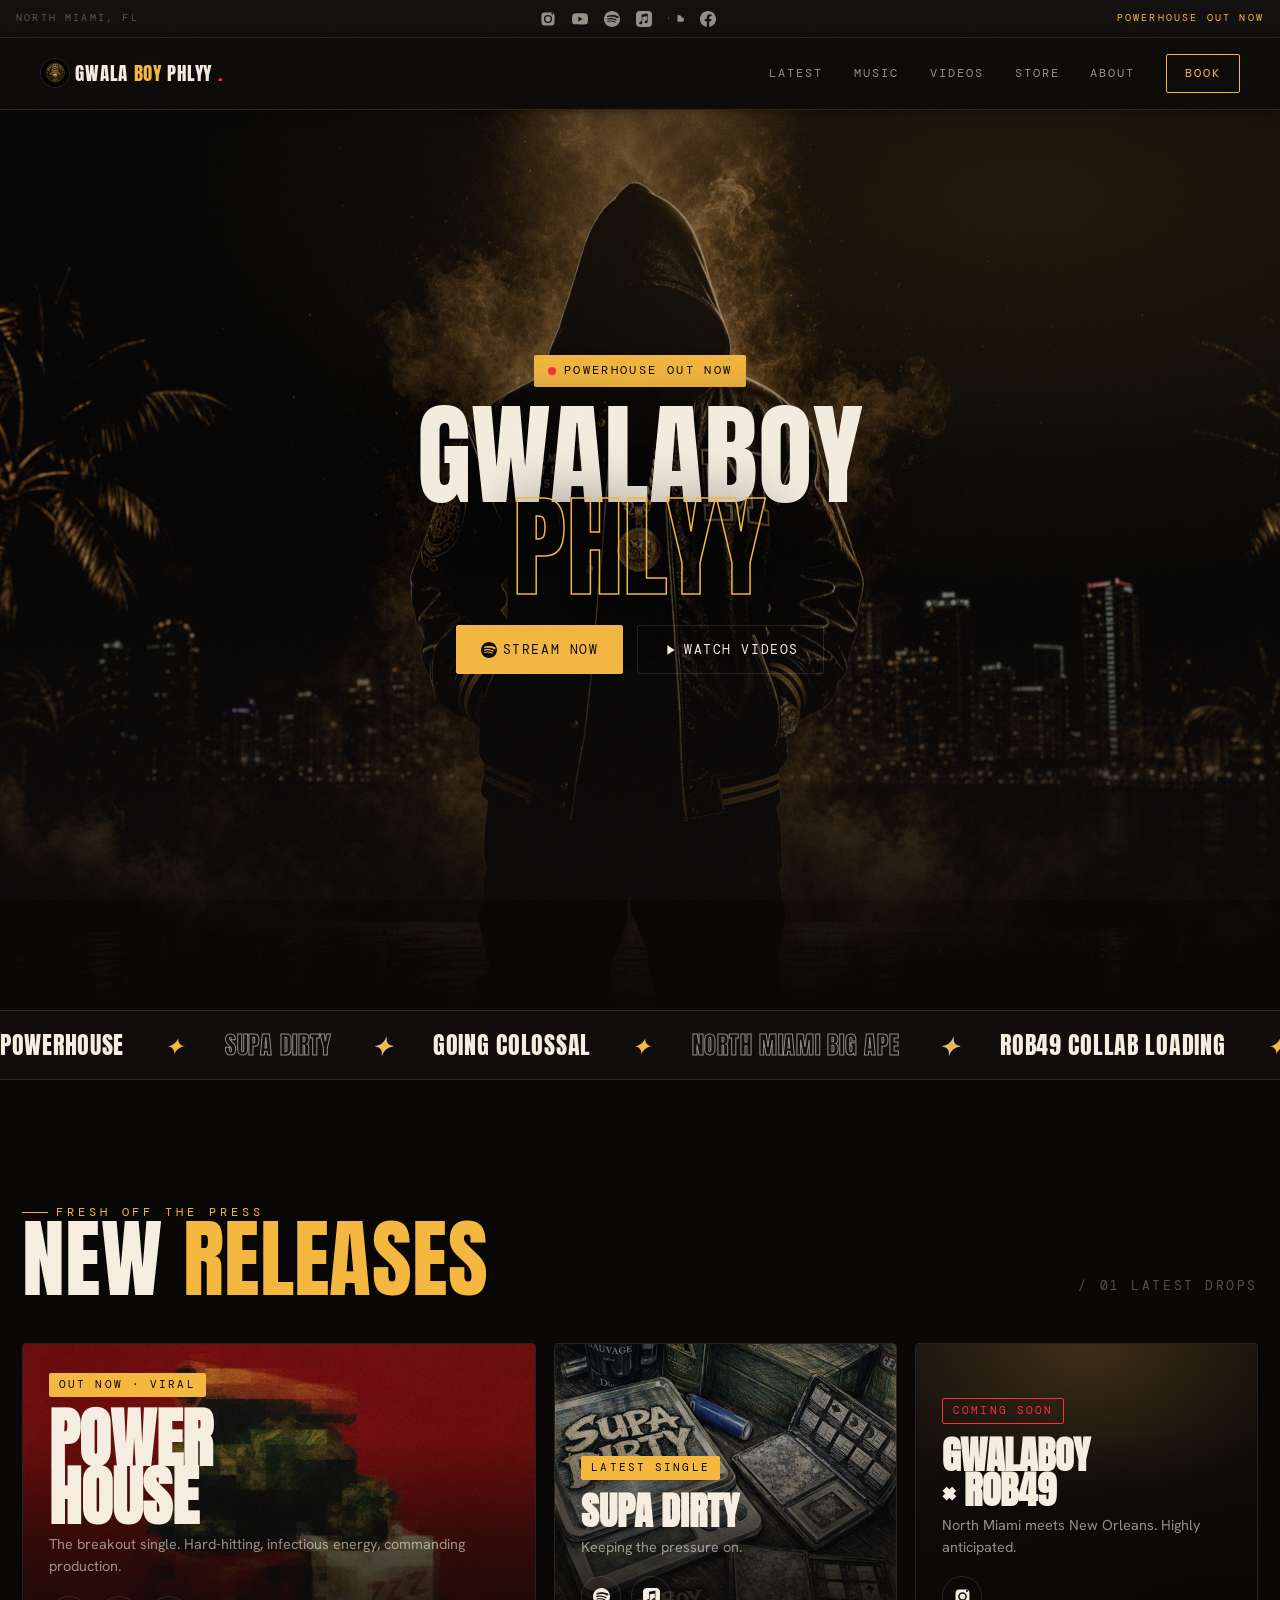
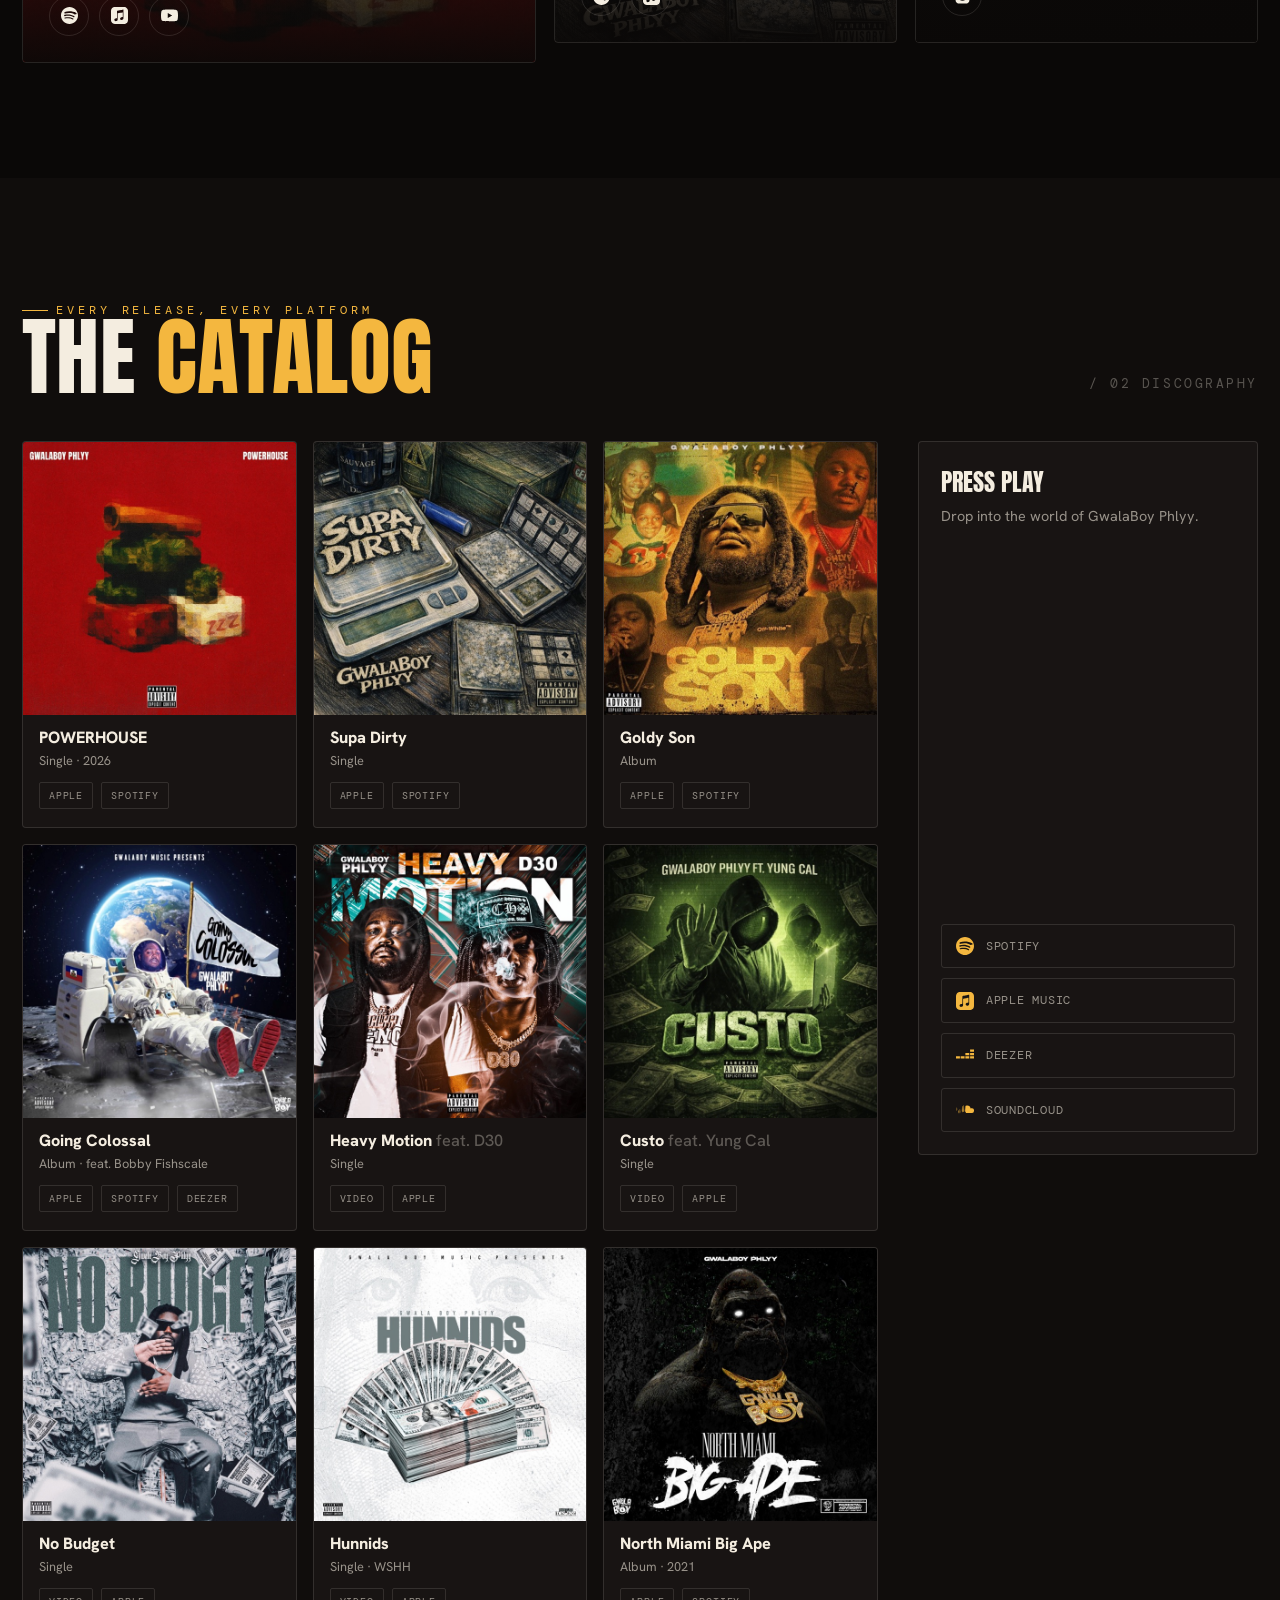
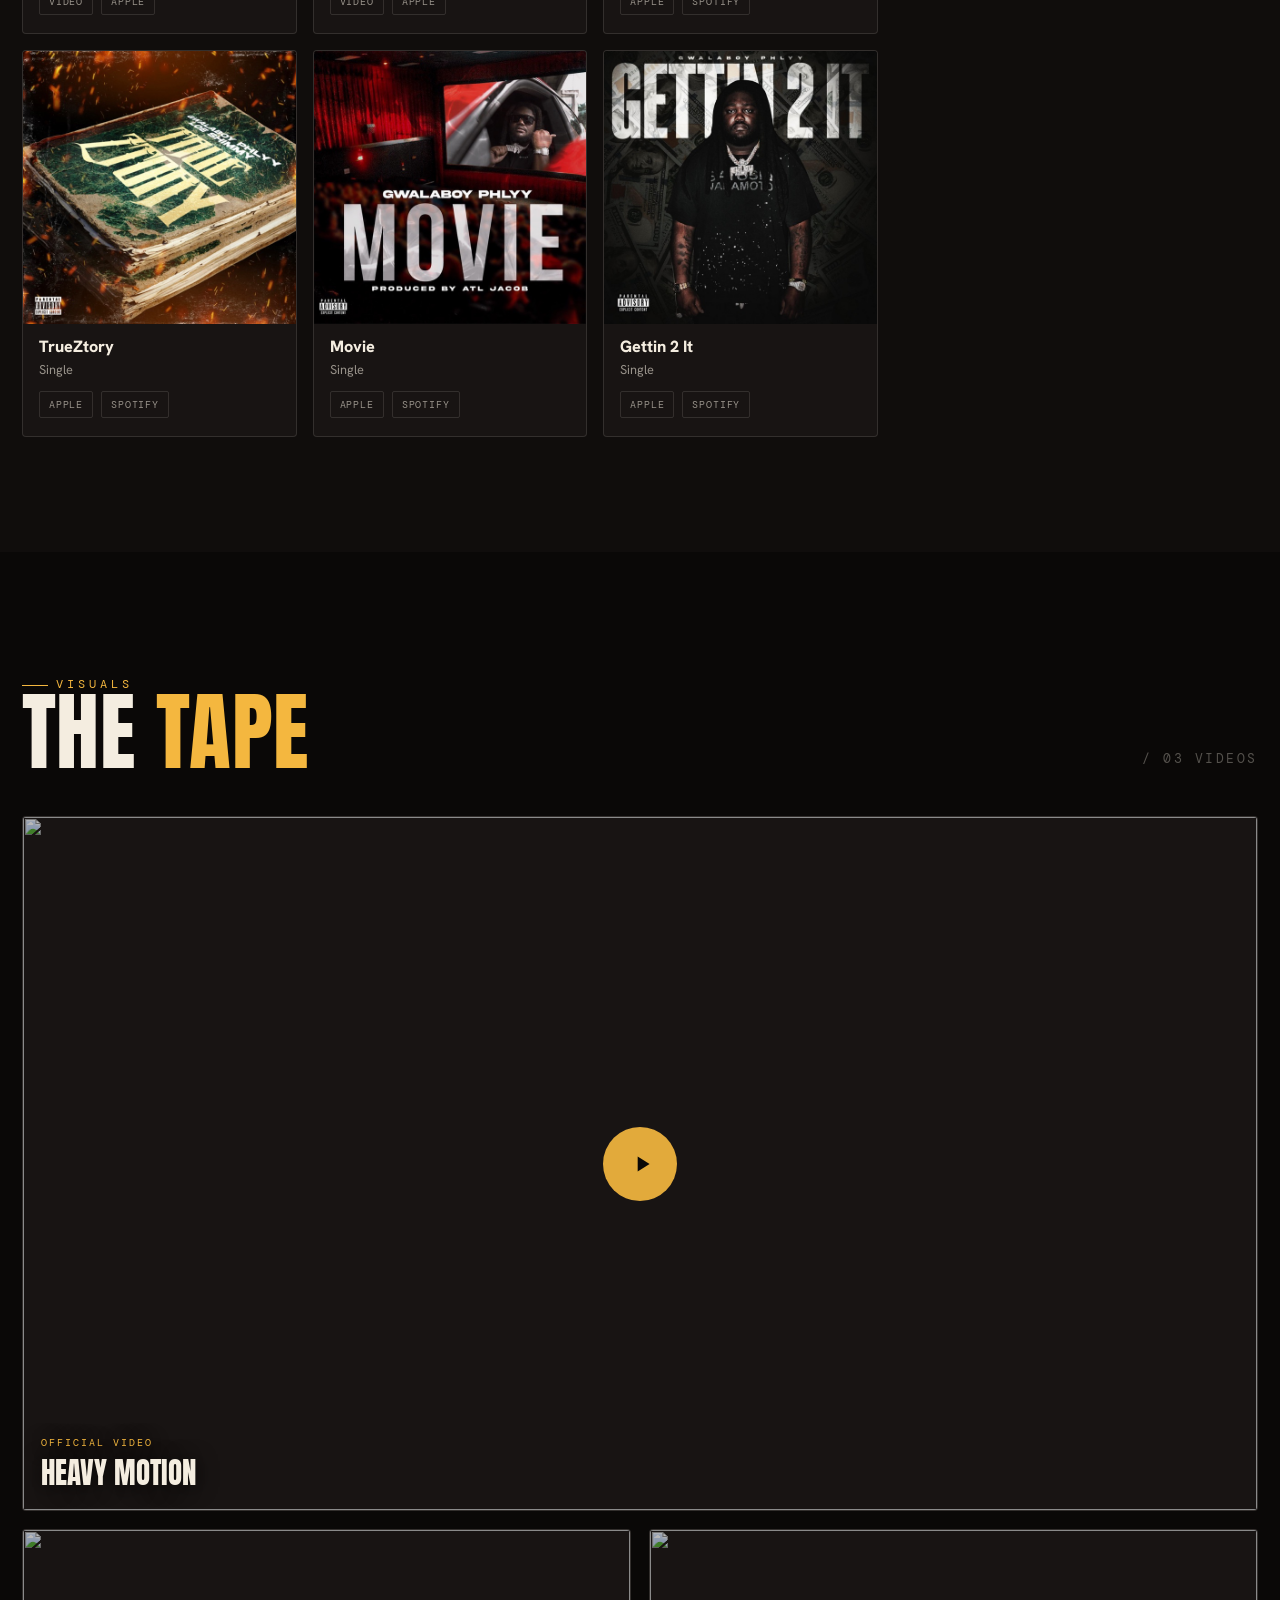
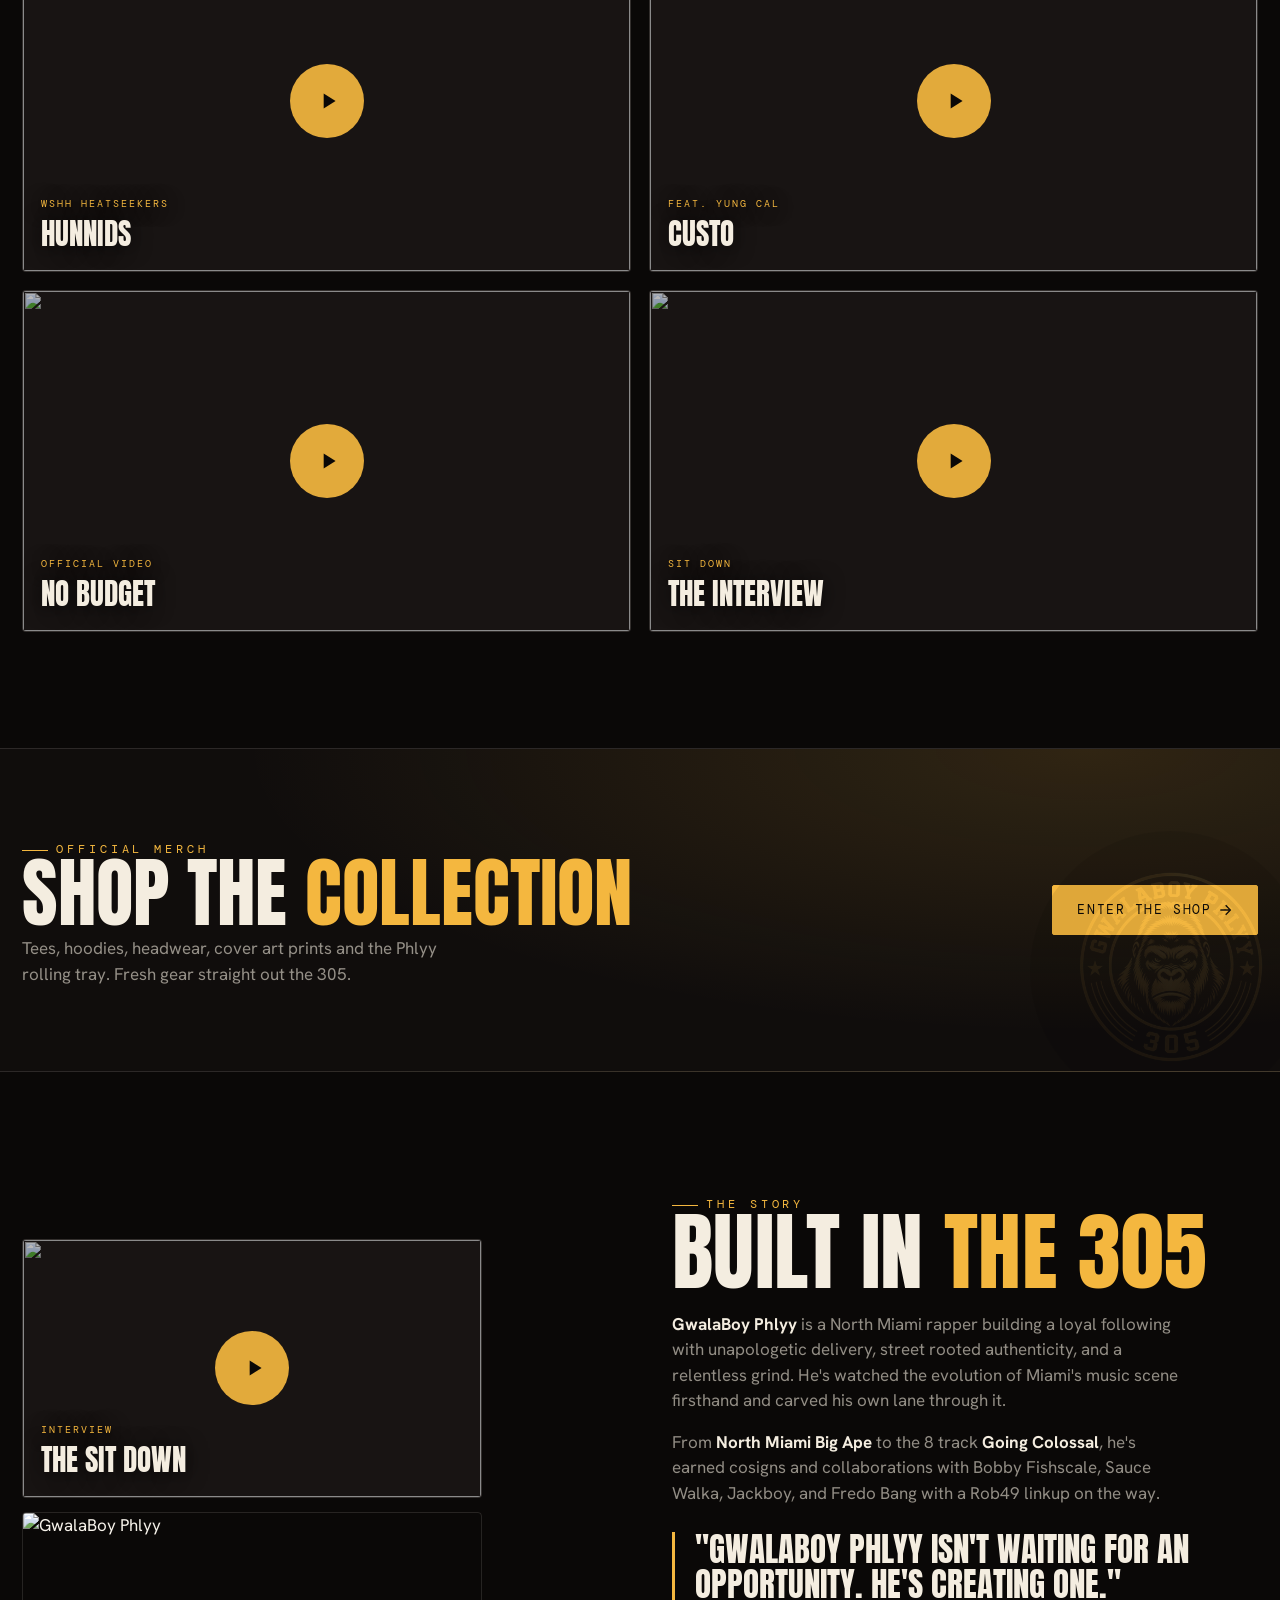
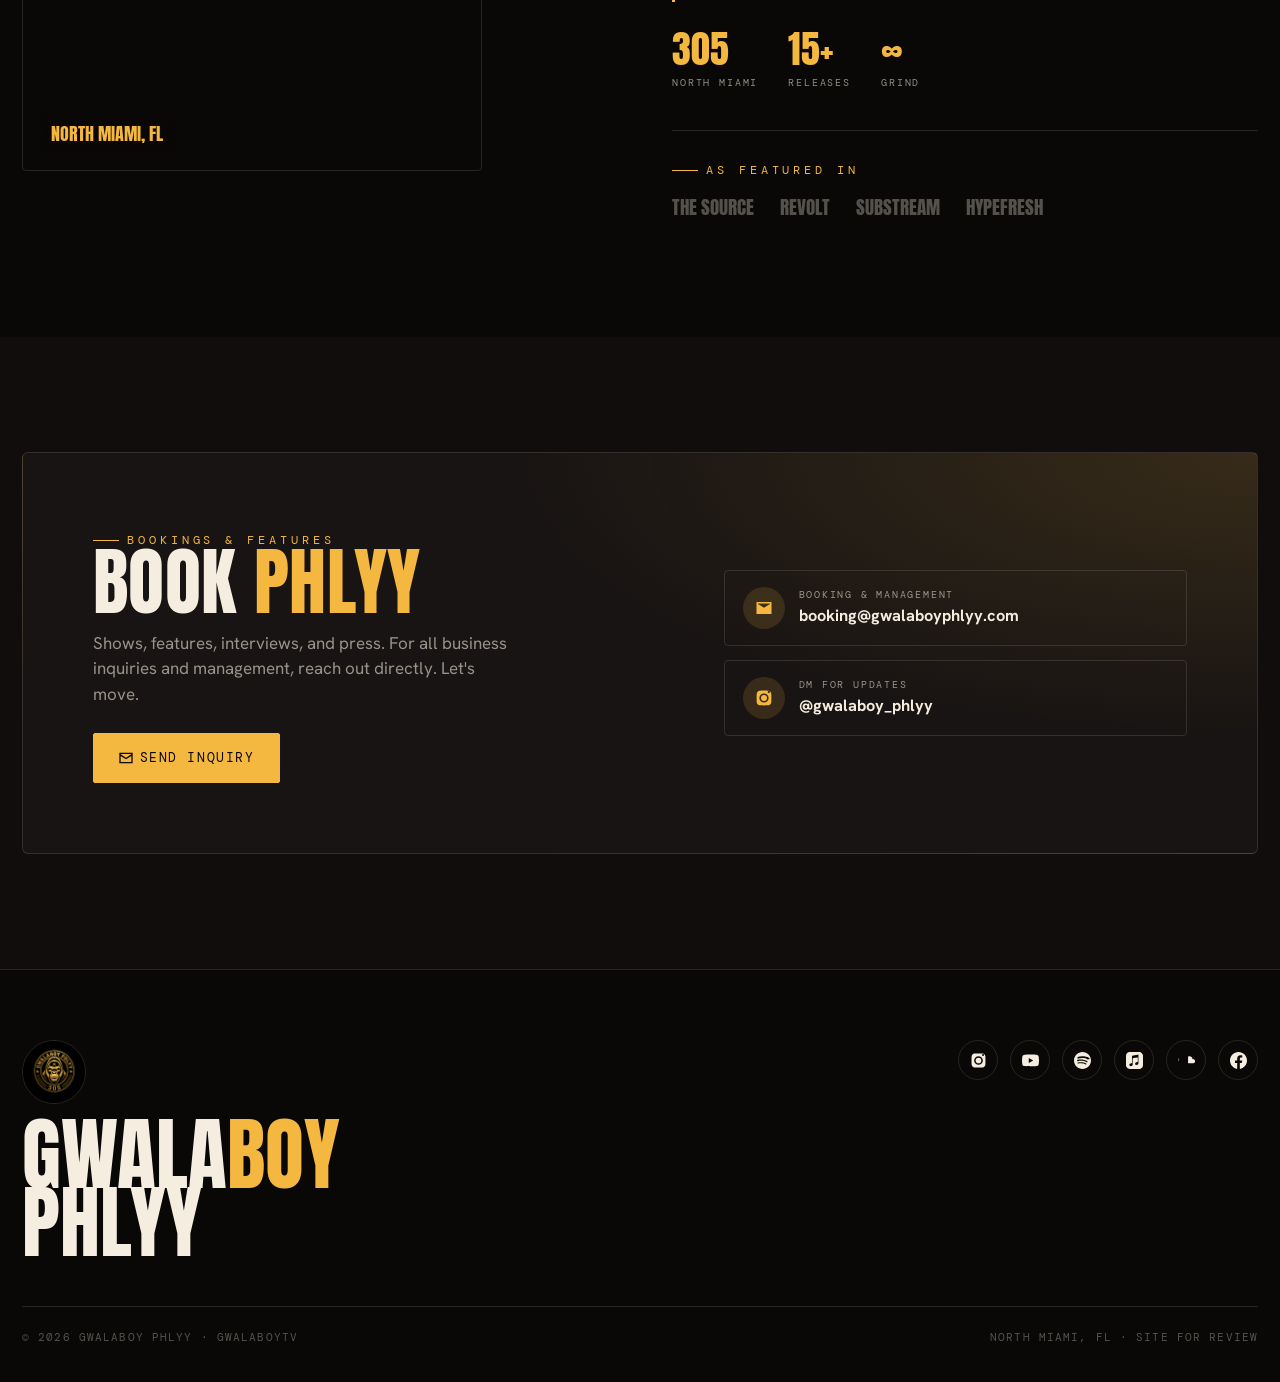
==== index-b.html @ b34ad376 "Restore top nav menu bars on all versions Bring back the nav header (brand, links, hamburger) on all" ====
<!DOCTYPE html>
<html lang="en">
<head>
<meta charset="UTF-8" />
<meta name="viewport" content="width=device-width, initial-scale=1.0" />
<meta name="theme-color" content="#0a0807" />
<title>GWALABOY PHLYY Official Site</title>
<meta name="description" content="Official site of GwalaBoy Phlyy North Miami's hardest. Stream POWERHOUSE, Supa Dirty, Going Colossal & more. Music, videos, merch & booking." />
<!-- review build: keep this unlisted & out of search engines -->
<meta name="robots" content="noindex, nofollow" />
<meta property="og:title" content="GWALABOY PHLYY Official Site" />
<meta property="og:description" content="North Miami. POWERHOUSE out now. Stream everywhere." />
<meta property="og:type" content="website" />
<link rel="preconnect" href="https://fonts.googleapis.com" />
<link rel="preconnect" href="https://fonts.gstatic.com" crossorigin />
<link rel="stylesheet" href="styles.css" />
<link rel="stylesheet" href="styles-b.css" />
</head>
<body>

<!-- ============================= TOP SOCIAL BAR ============================= -->
<div class="topbar">
  <span class="tb-tag">North Miami, FL</span>
  <a href="https://www.instagram.com/gwalaboy_phlyy/" target="_blank" rel="noopener" aria-label="Instagram"><svg viewBox="0 0 24 24" fill="currentColor"><path d="M12 2.16c3.2 0 3.58.01 4.85.07 1.17.05 1.8.25 2.23.41.56.22.96.48 1.38.9.42.42.68.82.9 1.38.16.42.36 1.06.41 2.23.06 1.27.07 1.65.07 4.85s-.01 3.58-.07 4.85c-.05 1.17-.25 1.8-.41 2.23-.22.56-.48.96-.9 1.38-.42.42-.82.68-1.38.9-.42.16-1.06.36-2.23.41-1.27.06-1.65.07-4.85.07s-3.58-.01-4.85-.07c-1.17-.05-1.8-.25-2.23-.41a3.7 3.7 0 0 1-1.38-.9 3.7 3.7 0 0 1-.9-1.38c-.16-.42-.36-1.06-.41-2.23C2.17 15.58 2.16 15.2 2.16 12s.01-3.58.07-4.85c.05-1.17.25-1.8.41-2.23.22-.56.48-.96.9-1.38.42-.42.82-.68 1.38-.9.42-.16 1.06-.36 2.23-.41C8.42 2.17 8.8 2.16 12 2.16zm0 3.68a6.16 6.16 0 1 0 0 12.32 6.16 6.16 0 0 0 0-12.32zm0 10.16a4 4 0 1 1 0-8 4 4 0 0 1 0 8zm6.4-10.4a1.44 1.44 0 1 0 0-2.88 1.44 1.44 0 0 0 0 2.88z"/></svg></a>
  <a href="https://www.youtube.com/channel/UCxkhKfFMAfM0lAXQSyPA5HQ" target="_blank" rel="noopener" aria-label="YouTube"><svg viewBox="0 0 24 24" fill="currentColor"><path d="M23.5 6.2a3 3 0 0 0-2.12-2.13C19.5 3.55 12 3.55 12 3.55s-7.5 0-9.38.52A3 3 0 0 0 .5 6.2 31.4 31.4 0 0 0 0 12a31.4 31.4 0 0 0 .5 5.8 3 3 0 0 0 2.12 2.13c1.88.52 9.38.52 9.38.52s7.5 0 9.38-.52a3 3 0 0 0 2.12-2.13c.34-1.9.5-3.84.5-5.8 0-1.96-.16-3.9-.5-5.8zM9.55 15.57V8.43L15.82 12z"/></svg></a>
  <a href="https://open.spotify.com/artist/10xVDKM35cOzmiypmMpxYR" target="_blank" rel="noopener" aria-label="Spotify"><svg viewBox="0 0 24 24" fill="currentColor"><path d="M12 0C5.4 0 0 5.4 0 12s5.4 12 12 12 12-5.4 12-12S18.66 0 12 0zm5.5 17.3c-.22.36-.68.47-1.04.25-2.85-1.74-6.43-2.13-10.65-1.17-.41.1-.82-.16-.92-.57-.1-.41.16-.82.57-.92 4.62-1.06 8.58-.6 11.78 1.36.36.22.47.68.26 1.05zm1.47-3.27c-.28.45-.87.6-1.31.31-3.26-2-8.23-2.59-12.09-1.42-.5.15-1.04-.13-1.19-.63-.15-.5.13-1.03.63-1.19 4.41-1.34 9.89-.68 13.64 1.62.44.28.59.87.31 1.31zm.13-3.4C16.7 8.2 9.94 7.97 6.1 9.14c-.6.18-1.24-.16-1.42-.76-.18-.6.16-1.24.76-1.42C9.83 5.61 17.3 5.88 21.5 8.38c.54.32.71 1.02.39 1.56-.32.53-1.02.71-1.56.39z"/></svg></a>
  <a href="https://music.apple.com/us/artist/gwalaboy-phlyy/1353274118" target="_blank" rel="noopener" aria-label="Apple Music"><svg viewBox="0 0 24 24" fill="currentColor"><path d="M23.994 6.124a9.23 9.23 0 00-.24-2.19c-.317-1.31-1.062-2.31-2.18-3.043a5.022 5.022 0 00-1.877-.726 10.496 10.496 0 00-1.564-.15c-.04-.003-.083-.01-.124-.013H5.986c-.152.01-.303.017-.455.026-.747.043-1.49.123-2.193.4-1.336.53-2.3 1.452-2.865 2.78-.192.448-.292.925-.363 1.408-.056.392-.088.785-.1 1.18 0 .032-.007.062-.01.093v12.223c.01.14.017.283.027.424.05.815.154 1.624.497 2.373.65 1.42 1.738 2.353 3.234 2.801.42.127.856.187 1.293.228.555.053 1.11.06 1.667.06h11.03a12.5 12.5 0 001.57-.1c.822-.106 1.596-.35 2.295-.81a5.046 5.046 0 001.88-2.207c.186-.42.293-.87.37-1.324.113-.675.138-1.358.137-2.04-.002-3.8 0-7.595-.003-11.393zm-6.423 3.99v5.712c0 .417-.058.827-.244 1.206-.29.59-.76.962-1.388 1.14-.35.1-.706.157-1.07.173-.95.045-1.773-.6-1.943-1.536a1.88 1.88 0 011.038-2.022c.323-.16.67-.25 1.018-.324.378-.082.758-.153 1.134-.24.274-.063.457-.23.51-.516a.904.904 0 00.02-.193c0-1.815 0-3.63-.002-5.443a.725.725 0 00-.026-.185c-.04-.15-.15-.243-.304-.234-.16.01-.318.035-.475.066-.76.15-1.52.303-2.28.456l-2.325.47-1.374.278c-.016.003-.032.01-.048.013-.277.077-.377.203-.39.49-.002.042 0 .086 0 .13-.002 2.602 0 5.204-.003 7.805 0 .42-.047.836-.215 1.227-.278.64-.77 1.04-1.434 1.233-.35.1-.71.16-1.075.172-.96.036-1.755-.6-1.92-1.544-.14-.812.23-1.685 1.154-2.075.357-.15.73-.232 1.108-.31.287-.06.575-.116.86-.177.383-.083.583-.323.6-.714v-.15c0-2.96 0-5.922.002-8.882 0-.123.013-.25.042-.37.07-.285.273-.448.546-.518.255-.066.515-.112.774-.165.733-.15 1.466-.296 2.2-.444l2.27-.46c.67-.134 1.34-.27 2.01-.403.22-.043.442-.088.663-.106.31-.025.523.17.554.482.008.073.012.148.012.223.002 1.91.002 3.822 0 5.732z"/></svg></a>
  <a href="https://soundcloud.com/gwalaboymusic" target="_blank" rel="noopener" aria-label="SoundCloud"><svg viewBox="0 0 24 24" fill="currentColor"><path d="M1.18 13.2c.07 0 .12-.05.13-.13l.24-2.16-.24-2.2c0-.08-.06-.13-.13-.13s-.12.05-.13.13l-.21 2.2.21 2.16c.01.08.06.13.13.13zm20.47-3.36c-.43 0-.84.09-1.21.24a4.5 4.5 0 0 0-4.46-3.94c-.55 0-1.08.1-1.55.3-.18.07-.23.14-.23.29v8.96c0 .15.12.27.27.28h7.18A2.94 2.94 0 0 0 24 12.84a2.94 2.94 0 0 0-2.35-3z"/></svg></a>
  <a href="https://www.facebook.com/onlyGwalaBoyPhlyy/" target="_blank" rel="noopener" aria-label="Facebook"><svg viewBox="0 0 24 24" fill="currentColor"><path d="M24 12.07C24 5.4 18.63 0 12 0S0 5.4 0 12.07C0 18.1 4.39 23.1 10.13 24v-8.44H7.08v-3.49h3.05V9.41c0-3.02 1.79-4.69 4.53-4.69 1.31 0 2.68.24 2.68.24v2.97h-1.51c-1.49 0-1.96.93-1.96 1.89v2.25h3.33l-.53 3.49h-2.8V24C19.61 23.1 24 18.1 24 12.07z"/></svg></a>
  <span class="tb-tag2">POWERHOUSE Out Now</span>
</div>

<!-- ============================= NAV ============================= -->
<header class="nav" id="nav">
  <a href="#home" class="brand"><img class="brand-logo" src="images/logo.png" alt="GwalaBoy Phlyy logo" />GWALA<b>BOY</b> PHLYY<span class="dot">.</span></a>
  <nav class="nav-links" id="navLinks">
    <a href="#latest">Latest</a>
    <a href="#music">Music</a>
    <a href="#videos">Videos</a>
    <a href="store-b.html">Store</a>
    <a href="#about">About</a>
    <a href="#booking" class="nav-cta">Book</a>
  </nav>
  <button class="burger" id="burger" aria-label="Menu"><span></span><span></span><span></span></button>
</header>

<!-- ============================= HERO (still) ============================= -->
<section class="hero" id="home">
  <div class="hero-bg">
    <img src="images/hero-b.jpg" alt="GwalaBoy Phlyy" />
  </div>
  <div class="hero-scrim"></div>
  <div class="wrap">
    <span class="hero-badge"><span class="pulse"></span> POWERHOUSE OUT NOW</span>
    <h1 class="hero-title">
      <span class="ln">GWALABOY</span>
      <span class="ln ln-2">PHLYY</span>
    </h1>
    <div class="hero-actions">
      <a class="btn btn--gold" href="https://open.spotify.com/artist/10xVDKM35cOzmiypmMpxYR" target="_blank" rel="noopener">
        <svg viewBox="0 0 24 24" fill="currentColor"><path d="M12 0C5.4 0 0 5.4 0 12s5.4 12 12 12 12-5.4 12-12S18.66 0 12 0zm5.5 17.3c-.22.36-.68.47-1.04.25-2.85-1.74-6.43-2.13-10.65-1.17-.41.1-.82-.16-.92-.57-.1-.41.16-.82.57-.92 4.62-1.06 8.58-.6 11.78 1.36.36.22.47.68.26 1.05zm1.47-3.27c-.28.45-.87.6-1.31.31-3.26-2-8.23-2.59-12.09-1.42-.5.15-1.04-.13-1.19-.63-.15-.5.13-1.03.63-1.19 4.41-1.34 9.89-.68 13.64 1.62.44.28.59.87.31 1.31zm.13-3.4C16.7 8.2 9.94 7.97 6.1 9.14c-.6.18-1.24-.16-1.42-.76-.18-.6.16-1.24.76-1.42C9.83 5.61 17.3 5.88 21.5 8.38c.54.32.71 1.02.39 1.56-.32.53-1.02.71-1.56.39z"/></svg>
        Stream Now
      </a>
      <a class="btn btn--ghost" href="#videos">
        <svg viewBox="0 0 24 24" fill="currentColor"><path d="M8 5v14l11-7z"/></svg>
        Watch Videos
      </a>
    </div>
  </div>
  <a href="#latest" class="scroll-cue">Scroll</a>
</section>

<!-- ============================= TICKER ============================= -->
<div class="ticker" aria-hidden="true">
  <div class="ticker-track" id="ticker">
    <span>POWERHOUSE<i class="star">✦</i></span>
    <span>SUPA DIRTY<i class="star">✦</i></span>
    <span>GOING COLOSSAL<i class="star">✦</i></span>
    <span>NORTH MIAMI BIG APE<i class="star">✦</i></span>
    <span>ROB49 COLLAB LOADING<i class="star">✦</i></span>
  </div>
</div>

<!-- ============================= LATEST ============================= -->
<section class="section latest" id="latest">
  <div class="wrap">
    <div class="section-head">
      <div>
        <span class="eyebrow reveal">Fresh off the press</span>
        <h2 class="section-title reveal d1">New <em>Releases</em></h2>
      </div>
      <span class="section-num reveal d2">/ 01 LATEST DROPS</span>
    </div>

    <div class="latest-grid">
      <!-- FEATURE -->
      <article class="drop drop--feature reveal">
        <div class="drop-media"><img src="images/art-powerhouse.jpg" alt="POWERHOUSE" /></div>
        <div class="drop-body">
          <span class="drop-tag">Out Now · Viral</span>
          <h3 class="drop-name">Power<br>house</h3>
          <p class="drop-meta">The breakout single. Hard-hitting, infectious energy, commanding production.</p>
          <div class="drop-links">
            <a class="icon-link" href="https://open.spotify.com/artist/10xVDKM35cOzmiypmMpxYR" target="_blank" rel="noopener" aria-label="Spotify"><svg viewBox="0 0 24 24" fill="currentColor"><path d="M12 0C5.4 0 0 5.4 0 12s5.4 12 12 12 12-5.4 12-12S18.66 0 12 0zm5.5 17.3c-.22.36-.68.47-1.04.25-2.85-1.74-6.43-2.13-10.65-1.17-.41.1-.82-.16-.92-.57-.1-.41.16-.82.57-.92 4.62-1.06 8.58-.6 11.78 1.36.36.22.47.68.26 1.05zm1.47-3.27c-.28.45-.87.6-1.31.31-3.26-2-8.23-2.59-12.09-1.42-.5.15-1.04-.13-1.19-.63-.15-.5.13-1.03.63-1.19 4.41-1.34 9.89-.68 13.64 1.62.44.28.59.87.31 1.31zm.13-3.4C16.7 8.2 9.94 7.97 6.1 9.14c-.6.18-1.24-.16-1.42-.76-.18-.6.16-1.24.76-1.42C9.83 5.61 17.3 5.88 21.5 8.38c.54.32.71 1.02.39 1.56-.32.53-1.02.71-1.56.39z"/></svg></a>
            <a class="icon-link" href="https://music.apple.com/us/artist/gwalaboy-phlyy/1353274118" target="_blank" rel="noopener" aria-label="Apple Music"><svg viewBox="0 0 24 24" fill="currentColor"><path d="M23.994 6.124a9.23 9.23 0 00-.24-2.19c-.317-1.31-1.062-2.31-2.18-3.043a5.022 5.022 0 00-1.877-.726 10.496 10.496 0 00-1.564-.15c-.04-.003-.083-.01-.124-.013H5.986c-.152.01-.303.017-.455.026-.747.043-1.49.123-2.193.4-1.336.53-2.3 1.452-2.865 2.78-.192.448-.292.925-.363 1.408-.056.392-.088.785-.1 1.18 0 .032-.007.062-.01.093v12.223c.01.14.017.283.027.424.05.815.154 1.624.497 2.373.65 1.42 1.738 2.353 3.234 2.801.42.127.856.187 1.293.228.555.053 1.11.06 1.667.06h11.03a12.5 12.5 0 001.57-.1c.822-.106 1.596-.35 2.295-.81a5.046 5.046 0 001.88-2.207c.186-.42.293-.87.37-1.324.113-.675.138-1.358.137-2.04-.002-3.8 0-7.595-.003-11.393zm-6.423 3.99v5.712c0 .417-.058.827-.244 1.206-.29.59-.76.962-1.388 1.14-.35.1-.706.157-1.07.173-.95.045-1.773-.6-1.943-1.536a1.88 1.88 0 011.038-2.022c.323-.16.67-.25 1.018-.324.378-.082.758-.153 1.134-.24.274-.063.457-.23.51-.516a.904.904 0 00.02-.193c0-1.815 0-3.63-.002-5.443a.725.725 0 00-.026-.185c-.04-.15-.15-.243-.304-.234-.16.01-.318.035-.475.066-.76.15-1.52.303-2.28.456l-2.325.47-1.374.278c-.016.003-.032.01-.048.013-.277.077-.377.203-.39.49-.002.042 0 .086 0 .13-.002 2.602 0 5.204-.003 7.805 0 .42-.047.836-.215 1.227-.278.64-.77 1.04-1.434 1.233-.35.1-.71.16-1.075.172-.96.036-1.755-.6-1.92-1.544-.14-.812.23-1.685 1.154-2.075.357-.15.73-.232 1.108-.31.287-.06.575-.116.86-.177.383-.083.583-.323.6-.714v-.15c0-2.96 0-5.922.002-8.882 0-.123.013-.25.042-.37.07-.285.273-.448.546-.518.255-.066.515-.112.774-.165.733-.15 1.466-.296 2.2-.444l2.27-.46c.67-.134 1.34-.27 2.01-.403.22-.043.442-.088.663-.106.31-.025.523.17.554.482.008.073.012.148.012.223.002 1.91.002 3.822 0 5.732z"/></svg></a>
            <a class="icon-link" href="#" target="_blank" rel="noopener" aria-label="YouTube"><svg viewBox="0 0 24 24" fill="currentColor"><path d="M23.5 6.2a3 3 0 0 0-2.12-2.13C19.5 3.55 12 3.55 12 3.55s-7.5 0-9.38.52A3 3 0 0 0 .5 6.2 31.4 31.4 0 0 0 0 12a31.4 31.4 0 0 0 .5 5.8 3 3 0 0 0 2.12 2.13c1.88.52 9.38.52 9.38.52s7.5 0 9.38-.52a3 3 0 0 0 2.12-2.13c.34-1.9.5-3.84.5-5.8 0-1.96-.16-3.9-.5-5.8zM9.55 15.57V8.43L15.82 12z"/></svg></a>
          </div>
        </div>
      </article>

      <!-- Supa Dirty -->
      <article class="drop reveal d1">
        <div class="drop-media"><img src="images/art-supa-dirty.jpg" alt="Supa Dirty" /></div>
        <div class="drop-body">
          <span class="drop-tag">Latest Single</span>
          <h3 class="drop-name">Supa Dirty</h3>
          <p class="drop-meta">Keeping the pressure on.</p>
          <div class="drop-links">
            <a class="icon-link" href="https://open.spotify.com/artist/10xVDKM35cOzmiypmMpxYR" target="_blank" rel="noopener" aria-label="Spotify"><svg viewBox="0 0 24 24" fill="currentColor"><path d="M12 0C5.4 0 0 5.4 0 12s5.4 12 12 12 12-5.4 12-12S18.66 0 12 0zm5.5 17.3c-.22.36-.68.47-1.04.25-2.85-1.74-6.43-2.13-10.65-1.17-.41.1-.82-.16-.92-.57-.1-.41.16-.82.57-.92 4.62-1.06 8.58-.6 11.78 1.36.36.22.47.68.26 1.05zm1.47-3.27c-.28.45-.87.6-1.31.31-3.26-2-8.23-2.59-12.09-1.42-.5.15-1.04-.13-1.19-.63-.15-.5.13-1.03.63-1.19 4.41-1.34 9.89-.68 13.64 1.62.44.28.59.87.31 1.31zm.13-3.4C16.7 8.2 9.94 7.97 6.1 9.14c-.6.18-1.24-.16-1.42-.76-.18-.6.16-1.24.76-1.42C9.83 5.61 17.3 5.88 21.5 8.38c.54.32.71 1.02.39 1.56-.32.53-1.02.71-1.56.39z"/></svg></a>
            <a class="icon-link" href="https://music.apple.com/us/artist/gwalaboy-phlyy/1353274118" target="_blank" rel="noopener" aria-label="Apple Music"><svg viewBox="0 0 24 24" fill="currentColor"><path d="M23.994 6.124a9.23 9.23 0 00-.24-2.19c-.317-1.31-1.062-2.31-2.18-3.043a5.022 5.022 0 00-1.877-.726 10.496 10.496 0 00-1.564-.15c-.04-.003-.083-.01-.124-.013H5.986c-.152.01-.303.017-.455.026-.747.043-1.49.123-2.193.4-1.336.53-2.3 1.452-2.865 2.78-.192.448-.292.925-.363 1.408-.056.392-.088.785-.1 1.18 0 .032-.007.062-.01.093v12.223c.01.14.017.283.027.424.05.815.154 1.624.497 2.373.65 1.42 1.738 2.353 3.234 2.801.42.127.856.187 1.293.228.555.053 1.11.06 1.667.06h11.03a12.5 12.5 0 001.57-.1c.822-.106 1.596-.35 2.295-.81a5.046 5.046 0 001.88-2.207c.186-.42.293-.87.37-1.324.113-.675.138-1.358.137-2.04-.002-3.8 0-7.595-.003-11.393zm-6.423 3.99v5.712c0 .417-.058.827-.244 1.206-.29.59-.76.962-1.388 1.14-.35.1-.706.157-1.07.173-.95.045-1.773-.6-1.943-1.536a1.88 1.88 0 011.038-2.022c.323-.16.67-.25 1.018-.324.378-.082.758-.153 1.134-.24.274-.063.457-.23.51-.516a.904.904 0 00.02-.193c0-1.815 0-3.63-.002-5.443a.725.725 0 00-.026-.185c-.04-.15-.15-.243-.304-.234-.16.01-.318.035-.475.066-.76.15-1.52.303-2.28.456l-2.325.47-1.374.278c-.016.003-.032.01-.048.013-.277.077-.377.203-.39.49-.002.042 0 .086 0 .13-.002 2.602 0 5.204-.003 7.805 0 .42-.047.836-.215 1.227-.278.64-.77 1.04-1.434 1.233-.35.1-.71.16-1.075.172-.96.036-1.755-.6-1.92-1.544-.14-.812.23-1.685 1.154-2.075.357-.15.73-.232 1.108-.31.287-.06.575-.116.86-.177.383-.083.583-.323.6-.714v-.15c0-2.96 0-5.922.002-8.882 0-.123.013-.25.042-.37.07-.285.273-.448.546-.518.255-.066.515-.112.774-.165.733-.15 1.466-.296 2.2-.444l2.27-.46c.67-.134 1.34-.27 2.01-.403.22-.043.442-.088.663-.106.31-.025.523.17.554.482.008.073.012.148.012.223.002 1.91.002 3.822 0 5.732z"/></svg></a>
          </div>
        </div>
      </article>

      <!-- Rob49 collab -->
      <article class="drop reveal d2">
        <div class="drop-media" style="background:radial-gradient(120% 100% at 50% 0%, rgba(244,183,63,.18), transparent 55%), linear-gradient(160deg,#16110f,#0a0807);"></div>
        <div class="drop-body">
          <span class="drop-tag drop-tag--soon">Coming Soon</span>
          <h3 class="drop-name">GwalaBoy<br>× Rob49</h3>
          <p class="drop-meta">North Miami meets New Orleans. Highly anticipated.</p>
          <div class="drop-links">
            <a class="icon-link" href="https://www.instagram.com/gwalaboy_phlyy/" target="_blank" rel="noopener" aria-label="Instagram for updates"><svg viewBox="0 0 24 24" fill="currentColor"><path d="M12 2.16c3.2 0 3.58.01 4.85.07 1.17.05 1.8.25 2.23.41.56.22.96.48 1.38.9.42.42.68.82.9 1.38.16.42.36 1.06.41 2.23.06 1.27.07 1.65.07 4.85s-.01 3.58-.07 4.85c-.05 1.17-.25 1.8-.41 2.23-.22.56-.48.96-.9 1.38-.42.42-.82.68-1.38.9-.42.16-1.06.36-2.23.41-1.27.06-1.65.07-4.85.07s-3.58-.01-4.85-.07c-1.17-.05-1.8-.25-2.23-.41a3.7 3.7 0 0 1-1.38-.9 3.7 3.7 0 0 1-.9-1.38c-.16-.42-.36-1.06-.41-2.23C2.17 15.58 2.16 15.2 2.16 12s.01-3.58.07-4.85c.05-1.17.25-1.8.41-2.23.22-.56.48-.96.9-1.38.42-.42.82-.68 1.38-.9.42-.16 1.06-.36 2.23-.41C8.42 2.17 8.8 2.16 12 2.16zm0 3.68a6.16 6.16 0 1 0 0 12.32 6.16 6.16 0 0 0 0-12.32zm0 10.16a4 4 0 1 1 0-8 4 4 0 0 1 0 8zm6.4-10.4a1.44 1.44 0 1 0 0-2.88 1.44 1.44 0 0 0 0 2.88z"/></svg></a>
          </div>
        </div>
      </article>
    </div>
  </div>
</section>

<!-- ============================= MUSIC / DISCOGRAPHY ============================= -->
<section class="section music" id="music">
  <div class="wrap">
    <div class="section-head">
      <div>
        <span class="eyebrow reveal">Every release, every platform</span>
        <h2 class="section-title reveal d1">The <em>Catalog</em></h2>
      </div>
      <span class="section-num reveal d2">/ 02 DISCOGRAPHY</span>
    </div>

    <div class="music-layout">
      <div class="disco" id="disco">
        <article class="rel reveal">
          <div class="rel-cover"><img loading="lazy" src="images/art-powerhouse.jpg" alt="POWERHOUSE" /></div>
          <div class="rel-body"><div class="rel-title">POWERHOUSE</div><div class="rel-sub">Single · 2026</div>
            <div class="rel-links"><a href="https://music.apple.com/us/album/powerhouse-single/1835562470" target="_blank" rel="noopener">Apple</a><a href="https://open.spotify.com/artist/10xVDKM35cOzmiypmMpxYR" target="_blank" rel="noopener">Spotify</a></div>
          </div>
        </article>
        <article class="rel reveal d1">
          <div class="rel-cover"><img loading="lazy" src="images/art-supa-dirty.jpg" alt="Supa Dirty" /></div>
          <div class="rel-body"><div class="rel-title">Supa Dirty</div><div class="rel-sub">Single</div>
            <div class="rel-links"><a href="https://music.apple.com/us/album/supa-dirty-single/1893910264" target="_blank" rel="noopener">Apple</a><a href="https://open.spotify.com/artist/10xVDKM35cOzmiypmMpxYR" target="_blank" rel="noopener">Spotify</a></div>
          </div>
        </article>
        <article class="rel reveal d2">
          <div class="rel-cover"><img loading="lazy" src="images/art-goldy-son.jpg" alt="Goldy Son" /></div>
          <div class="rel-body"><div class="rel-title">Goldy Son</div><div class="rel-sub">Album</div>
            <div class="rel-links"><a href="https://music.apple.com/us/album/goldy-son/1777847054" target="_blank" rel="noopener">Apple</a><a href="https://open.spotify.com/artist/10xVDKM35cOzmiypmMpxYR" target="_blank" rel="noopener">Spotify</a></div>
          </div>
        </article>
        <article class="rel reveal">
          <div class="rel-cover"><img loading="lazy" src="images/art-going-colossal.jpg" alt="Going Colossal" /></div>
          <div class="rel-body"><div class="rel-title">Going Colossal</div><div class="rel-sub">Album · feat. Bobby Fishscale</div>
            <div class="rel-links"><a href="https://music.apple.com/us/album/going-colossal/1596222076" target="_blank" rel="noopener">Apple</a><a href="https://open.spotify.com/artist/10xVDKM35cOzmiypmMpxYR" target="_blank" rel="noopener">Spotify</a><a href="https://www.deezer.com/us/artist/14215571" target="_blank" rel="noopener">Deezer</a></div>
          </div>
        </article>
        <article class="rel reveal d1">
          <div class="rel-cover"><img loading="lazy" src="images/art-heavy-motion.jpg" alt="Heavy Motion" /></div>
          <div class="rel-body"><div class="rel-title">Heavy Motion <span style="color:var(--bone-faint);font-weight:500">feat. D30</span></div><div class="rel-sub">Single</div>
            <div class="rel-links"><a href="https://www.youtube.com/watch?v=9DHPad0AQIY" target="_blank" rel="noopener">Video</a><a href="https://music.apple.com/us/album/heavy-motion-single-feat-d30-single/1632613143" target="_blank" rel="noopener">Apple</a></div>
          </div>
        </article>
        <article class="rel reveal d2">
          <div class="rel-cover"><img loading="lazy" src="images/art-custo.jpg" alt="Custo" /></div>
          <div class="rel-body"><div class="rel-title">Custo <span style="color:var(--bone-faint);font-weight:500">feat. Yung Cal</span></div><div class="rel-sub">Single</div>
            <div class="rel-links"><a href="https://www.youtube.com/watch?v=rB9k9aas1Bo" target="_blank" rel="noopener">Video</a><a href="https://music.apple.com/us/album/custo-feat-yung-cal-single/1887119980" target="_blank" rel="noopener">Apple</a></div>
          </div>
        </article>
        <article class="rel reveal">
          <div class="rel-cover"><img loading="lazy" src="images/art-no-budget.jpg" alt="No Budget" /></div>
          <div class="rel-body"><div class="rel-title">No Budget</div><div class="rel-sub">Single</div>
            <div class="rel-links"><a href="https://www.youtube.com/watch?v=CALUnhMytiw" target="_blank" rel="noopener">Video</a><a href="https://music.apple.com/us/album/no-budget-single/1750381373" target="_blank" rel="noopener">Apple</a></div>
          </div>
        </article>
        <article class="rel reveal d1">
          <div class="rel-cover"><img loading="lazy" src="images/art-hunnids.jpg" alt="Hunnids" /></div>
          <div class="rel-body"><div class="rel-title">Hunnids</div><div class="rel-sub">Single · WSHH</div>
            <div class="rel-links"><a href="https://www.youtube.com/watch?v=d046FpY-VYI" target="_blank" rel="noopener">Video</a><a href="https://music.apple.com/us/album/hunnids-single/1453902980" target="_blank" rel="noopener">Apple</a></div>
          </div>
        </article>
        <article class="rel reveal d2">
          <div class="rel-cover"><img loading="lazy" src="images/art-big-ape.jpg" alt="North Miami Big Ape" /></div>
          <div class="rel-body"><div class="rel-title">North Miami Big Ape</div><div class="rel-sub">Album · 2021</div>
            <div class="rel-links"><a href="https://music.apple.com/us/album/north-miami-big-ape/1547900538" target="_blank" rel="noopener">Apple</a><a href="https://open.spotify.com/artist/10xVDKM35cOzmiypmMpxYR" target="_blank" rel="noopener">Spotify</a></div>
          </div>
        </article>
        <article class="rel reveal">
          <div class="rel-cover"><img loading="lazy" src="images/art-trueztory.jpg" alt="TrueZtory" /></div>
          <div class="rel-body"><div class="rel-title">TrueZtory</div><div class="rel-sub">Single</div>
            <div class="rel-links"><a href="https://music.apple.com/us/album/trueztory-single/1695270531" target="_blank" rel="noopener">Apple</a><a href="https://open.spotify.com/track/73tsG2d7Sj5mGNVhcvuQlp" target="_blank" rel="noopener">Spotify</a></div>
          </div>
        </article>
        <article class="rel reveal d1">
          <div class="rel-cover"><img loading="lazy" src="images/art-movie.jpg" alt="Movie" /></div>
          <div class="rel-body"><div class="rel-title">Movie</div><div class="rel-sub">Single</div>
            <div class="rel-links"><a href="https://music.apple.com/us/album/movie-single/1669973932" target="_blank" rel="noopener">Apple</a><a href="https://open.spotify.com/artist/10xVDKM35cOzmiypmMpxYR" target="_blank" rel="noopener">Spotify</a></div>
          </div>
        </article>
        <article class="rel reveal d2">
          <div class="rel-cover"><img loading="lazy" src="images/art-gettin2it.jpg" alt="Gettin 2 It" /></div>
          <div class="rel-body"><div class="rel-title">Gettin 2 It</div><div class="rel-sub">Single</div>
            <div class="rel-links"><a href="https://music.apple.com/us/album/gettin-2-it-single/1862372415" target="_blank" rel="noopener">Apple</a><a href="https://open.spotify.com/artist/10xVDKM35cOzmiypmMpxYR" target="_blank" rel="noopener">Spotify</a></div>
          </div>
        </article>
      </div>
      <aside class="music-aside reveal d1">
        <div class="aside-card">
          <h3>Press Play</h3>
          <p>Drop into the world of GwalaBoy Phlyy.</p>
          <iframe src="https://open.spotify.com/embed/artist/10xVDKM35cOzmiypmMpxYR?utm_source=generator&theme=0" height="352" frameborder="0" allowfullscreen allow="autoplay; clipboard-write; encrypted-media; fullscreen; picture-in-picture" loading="lazy"></iframe>
          <div class="platform-row">
            <a href="https://open.spotify.com/artist/10xVDKM35cOzmiypmMpxYR" target="_blank" rel="noopener"><svg viewBox="0 0 24 24" fill="currentColor"><path d="M12 0C5.4 0 0 5.4 0 12s5.4 12 12 12 12-5.4 12-12S18.66 0 12 0zm5.5 17.3c-.22.36-.68.47-1.04.25-2.85-1.74-6.43-2.13-10.65-1.17-.41.1-.82-.16-.92-.57-.1-.41.16-.82.57-.92 4.62-1.06 8.58-.6 11.78 1.36.36.22.47.68.26 1.05zm1.47-3.27c-.28.45-.87.6-1.31.31-3.26-2-8.23-2.59-12.09-1.42-.5.15-1.04-.13-1.19-.63-.15-.5.13-1.03.63-1.19 4.41-1.34 9.89-.68 13.64 1.62.44.28.59.87.31 1.31zm.13-3.4C16.7 8.2 9.94 7.97 6.1 9.14c-.6.18-1.24-.16-1.42-.76-.18-.6.16-1.24.76-1.42C9.83 5.61 17.3 5.88 21.5 8.38c.54.32.71 1.02.39 1.56-.32.53-1.02.71-1.56.39z"/></svg> Spotify</a>
            <a href="https://music.apple.com/us/artist/gwalaboy-phlyy/1353274118" target="_blank" rel="noopener"><svg viewBox="0 0 24 24" fill="currentColor"><path d="M23.994 6.124a9.23 9.23 0 00-.24-2.19c-.317-1.31-1.062-2.31-2.18-3.043a5.022 5.022 0 00-1.877-.726 10.496 10.496 0 00-1.564-.15c-.04-.003-.083-.01-.124-.013H5.986c-.152.01-.303.017-.455.026-.747.043-1.49.123-2.193.4-1.336.53-2.3 1.452-2.865 2.78-.192.448-.292.925-.363 1.408-.056.392-.088.785-.1 1.18 0 .032-.007.062-.01.093v12.223c.01.14.017.283.027.424.05.815.154 1.624.497 2.373.65 1.42 1.738 2.353 3.234 2.801.42.127.856.187 1.293.228.555.053 1.11.06 1.667.06h11.03a12.5 12.5 0 001.57-.1c.822-.106 1.596-.35 2.295-.81a5.046 5.046 0 001.88-2.207c.186-.42.293-.87.37-1.324.113-.675.138-1.358.137-2.04-.002-3.8 0-7.595-.003-11.393zm-6.423 3.99v5.712c0 .417-.058.827-.244 1.206-.29.59-.76.962-1.388 1.14-.35.1-.706.157-1.07.173-.95.045-1.773-.6-1.943-1.536a1.88 1.88 0 011.038-2.022c.323-.16.67-.25 1.018-.324.378-.082.758-.153 1.134-.24.274-.063.457-.23.51-.516a.904.904 0 00.02-.193c0-1.815 0-3.63-.002-5.443a.725.725 0 00-.026-.185c-.04-.15-.15-.243-.304-.234-.16.01-.318.035-.475.066-.76.15-1.52.303-2.28.456l-2.325.47-1.374.278c-.016.003-.032.01-.048.013-.277.077-.377.203-.39.49-.002.042 0 .086 0 .13-.002 2.602 0 5.204-.003 7.805 0 .42-.047.836-.215 1.227-.278.64-.77 1.04-1.434 1.233-.35.1-.71.16-1.075.172-.96.036-1.755-.6-1.92-1.544-.14-.812.23-1.685 1.154-2.075.357-.15.73-.232 1.108-.31.287-.06.575-.116.86-.177.383-.083.583-.323.6-.714v-.15c0-2.96 0-5.922.002-8.882 0-.123.013-.25.042-.37.07-.285.273-.448.546-.518.255-.066.515-.112.774-.165.733-.15 1.466-.296 2.2-.444l2.27-.46c.67-.134 1.34-.27 2.01-.403.22-.043.442-.088.663-.106.31-.025.523.17.554.482.008.073.012.148.012.223.002 1.91.002 3.822 0 5.732z"/></svg> Apple Music</a>
            <a href="https://www.deezer.com/us/artist/14215571" target="_blank" rel="noopener"><svg viewBox="0 0 24 24" fill="currentColor"><path d="M18.8 4.6H24v3.04h-5.2V4.6zM18.8 9.2H24v3.03h-5.2V9.2zm0 4.6H24v3.03h-5.2V13.8zM12.5 13.8h5.2v3.03h-5.2V13.8zm-6.3 0h5.2v3.03H6.2V13.8zm-6.2 0h5.2v3.03H0V13.8zm12.5-4.6h5.2v3.03h-5.2V9.2zm-6.3 4.6h5.2v3.03H6.2zm0 0"/></svg> Deezer</a>
            <a href="https://soundcloud.com/gwalaboymusic" target="_blank" rel="noopener"><svg viewBox="0 0 24 24" fill="currentColor"><path d="M1.18 13.2c.07 0 .12-.05.13-.13l.24-2.16-.24-2.2c0-.08-.06-.13-.13-.13s-.12.05-.13.13l-.21 2.2.21 2.16c.01.08.06.13.13.13zm9.2-7.4c-.13 0-.23.1-.24.24l-.31 7.16.31 1.38c.01.13.11.23.24.23.12 0 .22-.1.23-.23l.36-1.38-.36-7.16a.24.24 0 0 0-.23-.24zm-2.04.9a.27.27 0 0 0-.26.26l-.28 6.24.28 1.39c.01.15.12.25.26.25.13 0 .24-.1.25-.25l.32-1.39-.32-6.24a.26.26 0 0 0-.25-.26zm4.13-.36c-.15 0-.27.12-.28.28l-.27 6.58.27 1.36c.01.16.13.28.28.28.16 0 .28-.12.28-.28l.3-1.36-.3-6.58a.28.28 0 0 0-.28-.28zM3.2 12.1c-.08 0-.14.06-.15.15l-.2 2.04.2 1.98c.01.09.07.15.15.15.07 0 .13-.06.14-.15l.23-1.98-.23-2.04c-.01-.09-.07-.15-.14-.15zm2.05-1.3c-.1 0-.17.08-.18.18l-.24 3.31.24 1.96c.01.1.08.18.18.18.09 0 .17-.08.18-.18l.27-1.96-.27-3.31c-.01-.1-.09-.18-.18-.18zm15.4-1.06c-.43 0-.84.09-1.21.24a4.5 4.5 0 0 0-4.46-3.94c-.55 0-1.08.1-1.55.3-.18.07-.23.14-.23.29v8.96c0 .15.12.27.27.28h7.18A2.94 2.94 0 0 0 24 12.84a2.94 2.94 0 0 0-3.35-3.1z"/></svg> SoundCloud</a>
          </div>
        </div>
      </aside>
    </div>
  </div>
</section>

<!-- ============================= VIDEOS ============================= -->
<section class="section videos" id="videos">
  <div class="wrap">
    <div class="section-head">
      <div>
        <span class="eyebrow reveal">Visuals</span>
        <h2 class="section-title reveal d1">The <em>Tape</em></h2>
      </div>
      <span class="section-num reveal d2">/ 03 VIDEOS</span>
    </div>

    <div class="vid-grid">
      <div class="vid reveal" data-yt="9DHPad0AQIY">
        <img loading="lazy" src="https://img.youtube.com/vi/CALUnhMytiw/maxresdefault.jpg" alt="Heavy Motion" />
        <div class="vid-play"><span class="ring"><svg viewBox="0 0 24 24" fill="currentColor"><path d="M8 5v14l11-7z"/></svg></span></div>
        <div class="vid-label"><small>Official Video</small>Heavy Motion</div>
      </div>
      <div class="vid reveal d1" data-yt="d046FpY-VYI">
        <img loading="lazy" src="https://img.youtube.com/vi/d046FpY-VYI/hqdefault.jpg" alt="Hunnids" />
        <div class="vid-play"><span class="ring"><svg viewBox="0 0 24 24" fill="currentColor"><path d="M8 5v14l11-7z"/></svg></span></div>
        <div class="vid-label"><small>WSHH Heatseekers</small>Hunnids</div>
      </div>
      <div class="vid reveal d2" data-yt="rB9k9aas1Bo">
        <img loading="lazy" src="https://img.youtube.com/vi/rB9k9aas1Bo/hqdefault.jpg" alt="Custo feat. Yung Cal" />
        <div class="vid-play"><span class="ring"><svg viewBox="0 0 24 24" fill="currentColor"><path d="M8 5v14l11-7z"/></svg></span></div>
        <div class="vid-label"><small>feat. Yung Cal</small>Custo</div>
      </div>
      <div class="vid reveal d1" data-yt="CALUnhMytiw">
        <img loading="lazy" src="https://img.youtube.com/vi/CALUnhMytiw/hqdefault.jpg" alt="No Budget" />
        <div class="vid-play"><span class="ring"><svg viewBox="0 0 24 24" fill="currentColor"><path d="M8 5v14l11-7z"/></svg></span></div>
        <div class="vid-label"><small>Official Video</small>No Budget</div>
      </div>
      <div class="vid reveal d2" data-yt="RS0vodHBiLk">
        <img loading="lazy" src="https://img.youtube.com/vi/RS0vodHBiLk/hqdefault.jpg" alt="GwalaBoy Phlyy Interview" />
        <div class="vid-play"><span class="ring"><svg viewBox="0 0 24 24" fill="currentColor"><path d="M8 5v14l11-7z"/></svg></span></div>
        <div class="vid-label"><small>Sit Down</small>The Interview</div>
      </div>
    </div>
  </div>
</section>

<!-- ============================= STORE CTA (full shop on store.html) ============================= -->
<section class="shop-cta" id="store">
  <img class="ghost-logo" src="images/logo.png" alt="" aria-hidden="true" />
  <div class="wrap shop-cta-inner">
    <div class="reveal">
      <span class="eyebrow">Official merch</span>
      <h2>Shop The <em>Collection</em></h2>
      <p>Tees, hoodies, headwear, cover art prints and the Phlyy rolling tray. Fresh gear straight out the 305.</p>
    </div>
    <a class="btn btn--gold reveal d1" href="store-b.html">
      Enter The Shop
      <svg viewBox="0 0 24 24" fill="currentColor"><path d="M5 12h14M13 5l7 7-7 7" stroke="currentColor" stroke-width="2" fill="none"/></svg>
    </a>
  </div>
</section>

<!-- ============================= ABOUT ============================= -->
<section class="section about" id="about">
  <div class="wrap">
    <div class="about-grid">
      <div class="about-media reveal">
        <div class="vid about-video" data-yt="RS0vodHBiLk">
          <img loading="lazy" src="https://img.youtube.com/vi/RS0vodHBiLk/hqdefault.jpg" alt="GwalaBoy Phlyy interview" />
          <div class="vid-play"><span class="ring"><svg viewBox="0 0 24 24" fill="currentColor"><path d="M8 5v14l11-7z"/></svg></span></div>
          <div class="vid-label"><small>Interview</small>The Sit Down</div>
        </div>
        <div class="about-portrait">
          <img loading="lazy" src="https://img.youtube.com/vi/9DHPad0AQIY/hqdefault.jpg" alt="GwalaBoy Phlyy" />
          <span class="stamp">North Miami, FL</span>
        </div>
      </div>
      <div class="about-body">
        <span class="eyebrow reveal">The Story</span>
        <h2 class="section-title reveal d1">Built In <em>The 305</em></h2>
        <p class="reveal d1"><b>GwalaBoy Phlyy</b> is a North Miami rapper building a loyal following with unapologetic delivery, street rooted authenticity, and a relentless grind. He's watched the evolution of Miami's music scene firsthand and carved his own lane through it.</p>
        <p class="reveal d2">From <b>North Miami Big Ape</b> to the 8 track <b>Going Colossal</b>, he's earned cosigns and collaborations with Bobby Fishscale, Sauce Walka, Jackboy, and Fredo Bang with a Rob49 linkup on the way.</p>
        <blockquote class="pull reveal d2">"GwalaBoy Phlyy isn't waiting for an opportunity. He's creating one."</blockquote>
        <div class="stats reveal d3">
          <div class="stat"><div class="n">305</div><div class="l">North Miami</div></div>
          <div class="stat"><div class="n">15+</div><div class="l">Releases</div></div>
          <div class="stat"><div class="n">∞</div><div class="l">Grind</div></div>
        </div>
        <div class="press reveal d3">
          <span class="eyebrow">As Featured In</span>
          <div class="press-logos">
            <span>The Source</span><span>Revolt</span><span>Substream</span><span>HypeFresh</span>
          </div>
        </div>
      </div>
    </div>
  </div>
</section>

<!-- ============================= BOOKING ============================= -->
<section class="section booking" id="booking">
  <div class="wrap">
    <div class="book-card reveal">
      <div>
        <span class="eyebrow">Bookings & Features</span>
        <h2 class="section-title">Book <em>Phlyy</em></h2>
        <p>Shows, features, interviews, and press. For all business inquiries and management, reach out directly. Let's move.</p>
        <a class="btn btn--gold" href="mailto:booking@gwalaboyphlyy.com?subject=Booking%20Inquiry%20GwalaBoy%20Phlyy">
          <svg viewBox="0 0 24 24" fill="currentColor"><path d="M2 4h20v16H2zm2 2v.5l8 5 8-5V6H4zm16 12V9l-8 5-8-5v9h16z"/></svg>
          Send Inquiry
        </a>
      </div>
      <div class="book-contact">
        <a href="mailto:booking@gwalaboyphlyy.com">
          <span class="ico"><svg viewBox="0 0 24 24" fill="currentColor"><path d="M2 4h20v16H2zm2 2v.5l8 5 8-5V6H4z"/></svg></span>
          <span class="txt"><small>Booking & Management</small><b>booking@gwalaboyphlyy.com</b></span>
        </a>
        <a href="https://www.instagram.com/gwalaboy_phlyy/" target="_blank" rel="noopener">
          <span class="ico"><svg viewBox="0 0 24 24" fill="currentColor"><path d="M12 2.16c3.2 0 3.58.01 4.85.07 1.17.05 1.8.25 2.23.41.56.22.96.48 1.38.9.42.42.68.82.9 1.38.16.42.36 1.06.41 2.23.06 1.27.07 1.65.07 4.85s-.01 3.58-.07 4.85c-.05 1.17-.25 1.8-.41 2.23-.22.56-.48.96-.9 1.38-.42.42-.82.68-1.38.9-.42.16-1.06.36-2.23.41-1.27.06-1.65.07-4.85.07s-3.58-.01-4.85-.07c-1.17-.05-1.8-.25-2.23-.41a3.7 3.7 0 0 1-1.38-.9 3.7 3.7 0 0 1-.9-1.38c-.16-.42-.36-1.06-.41-2.23C2.17 15.58 2.16 15.2 2.16 12s.01-3.58.07-4.85c.05-1.17.25-1.8.41-2.23.22-.56.48-.96.9-1.38.42-.42.82-.68 1.38-.9.42-.16 1.06-.36 2.23-.41C8.42 2.17 8.8 2.16 12 2.16zm0 3.68a6.16 6.16 0 1 0 0 12.32 6.16 6.16 0 0 0 0-12.32zm0 10.16a4 4 0 1 1 0-8 4 4 0 0 1 0 8zm6.4-10.4a1.44 1.44 0 1 0 0-2.88 1.44 1.44 0 0 0 0 2.88z"/></svg></span>
          <span class="txt"><small>DM for Updates</small><b>@gwalaboy_phlyy</b></span>
        </a>
      </div>
    </div>
  </div>
</section>

<!-- ============================= FOOTER ============================= -->
<footer class="footer">
  <div class="wrap">
    <div class="footer-top">
      <div><img class="footer-logo" src="images/logo.png" alt="GwalaBoy Phlyy logo" /><div class="footer-brand">GWALA<b>BOY</b><br>PHLYY</div></div>
      <div class="socials" id="socials">
        <a class="icon-link" href="https://www.instagram.com/gwalaboy_phlyy/" target="_blank" rel="noopener" aria-label="Instagram"><svg viewBox="0 0 24 24" fill="currentColor"><path d="M12 2.16c3.2 0 3.58.01 4.85.07 1.17.05 1.8.25 2.23.41.56.22.96.48 1.38.9.42.42.68.82.9 1.38.16.42.36 1.06.41 2.23.06 1.27.07 1.65.07 4.85s-.01 3.58-.07 4.85c-.05 1.17-.25 1.8-.41 2.23-.22.56-.48.96-.9 1.38-.42.42-.82.68-1.38.9-.42.16-1.06.36-2.23.41-1.27.06-1.65.07-4.85.07s-3.58-.01-4.85-.07c-1.17-.05-1.8-.25-2.23-.41a3.7 3.7 0 0 1-1.38-.9 3.7 3.7 0 0 1-.9-1.38c-.16-.42-.36-1.06-.41-2.23C2.17 15.58 2.16 15.2 2.16 12s.01-3.58.07-4.85c.05-1.17.25-1.8.41-2.23.22-.56.48-.96.9-1.38.42-.42.82-.68 1.38-.9.42-.16 1.06-.36 2.23-.41C8.42 2.17 8.8 2.16 12 2.16zm0 3.68a6.16 6.16 0 1 0 0 12.32 6.16 6.16 0 0 0 0-12.32zm0 10.16a4 4 0 1 1 0-8 4 4 0 0 1 0 8zm6.4-10.4a1.44 1.44 0 1 0 0-2.88 1.44 1.44 0 0 0 0 2.88z"/></svg></a>
        <a class="icon-link" href="https://www.youtube.com/channel/UCxkhKfFMAfM0lAXQSyPA5HQ" target="_blank" rel="noopener" aria-label="YouTube"><svg viewBox="0 0 24 24" fill="currentColor"><path d="M23.5 6.2a3 3 0 0 0-2.12-2.13C19.5 3.55 12 3.55 12 3.55s-7.5 0-9.38.52A3 3 0 0 0 .5 6.2 31.4 31.4 0 0 0 0 12a31.4 31.4 0 0 0 .5 5.8 3 3 0 0 0 2.12 2.13c1.88.52 9.38.52 9.38.52s7.5 0 9.38-.52a3 3 0 0 0 2.12-2.13c.34-1.9.5-3.84.5-5.8 0-1.96-.16-3.9-.5-5.8zM9.55 15.57V8.43L15.82 12z"/></svg></a>
        <a class="icon-link" href="https://open.spotify.com/artist/10xVDKM35cOzmiypmMpxYR" target="_blank" rel="noopener" aria-label="Spotify"><svg viewBox="0 0 24 24" fill="currentColor"><path d="M12 0C5.4 0 0 5.4 0 12s5.4 12 12 12 12-5.4 12-12S18.66 0 12 0zm5.5 17.3c-.22.36-.68.47-1.04.25-2.85-1.74-6.43-2.13-10.65-1.17-.41.1-.82-.16-.92-.57-.1-.41.16-.82.57-.92 4.62-1.06 8.58-.6 11.78 1.36.36.22.47.68.26 1.05zm1.47-3.27c-.28.45-.87.6-1.31.31-3.26-2-8.23-2.59-12.09-1.42-.5.15-1.04-.13-1.19-.63-.15-.5.13-1.03.63-1.19 4.41-1.34 9.89-.68 13.64 1.62.44.28.59.87.31 1.31zm.13-3.4C16.7 8.2 9.94 7.97 6.1 9.14c-.6.18-1.24-.16-1.42-.76-.18-.6.16-1.24.76-1.42C9.83 5.61 17.3 5.88 21.5 8.38c.54.32.71 1.02.39 1.56-.32.53-1.02.71-1.56.39z"/></svg></a>
        <a class="icon-link" href="https://music.apple.com/us/artist/gwalaboy-phlyy/1353274118" target="_blank" rel="noopener" aria-label="Apple Music"><svg viewBox="0 0 24 24" fill="currentColor"><path d="M23.994 6.124a9.23 9.23 0 00-.24-2.19c-.317-1.31-1.062-2.31-2.18-3.043a5.022 5.022 0 00-1.877-.726 10.496 10.496 0 00-1.564-.15c-.04-.003-.083-.01-.124-.013H5.986c-.152.01-.303.017-.455.026-.747.043-1.49.123-2.193.4-1.336.53-2.3 1.452-2.865 2.78-.192.448-.292.925-.363 1.408-.056.392-.088.785-.1 1.18 0 .032-.007.062-.01.093v12.223c.01.14.017.283.027.424.05.815.154 1.624.497 2.373.65 1.42 1.738 2.353 3.234 2.801.42.127.856.187 1.293.228.555.053 1.11.06 1.667.06h11.03a12.5 12.5 0 001.57-.1c.822-.106 1.596-.35 2.295-.81a5.046 5.046 0 001.88-2.207c.186-.42.293-.87.37-1.324.113-.675.138-1.358.137-2.04-.002-3.8 0-7.595-.003-11.393zm-6.423 3.99v5.712c0 .417-.058.827-.244 1.206-.29.59-.76.962-1.388 1.14-.35.1-.706.157-1.07.173-.95.045-1.773-.6-1.943-1.536a1.88 1.88 0 011.038-2.022c.323-.16.67-.25 1.018-.324.378-.082.758-.153 1.134-.24.274-.063.457-.23.51-.516a.904.904 0 00.02-.193c0-1.815 0-3.63-.002-5.443a.725.725 0 00-.026-.185c-.04-.15-.15-.243-.304-.234-.16.01-.318.035-.475.066-.76.15-1.52.303-2.28.456l-2.325.47-1.374.278c-.016.003-.032.01-.048.013-.277.077-.377.203-.39.49-.002.042 0 .086 0 .13-.002 2.602 0 5.204-.003 7.805 0 .42-.047.836-.215 1.227-.278.64-.77 1.04-1.434 1.233-.35.1-.71.16-1.075.172-.96.036-1.755-.6-1.92-1.544-.14-.812.23-1.685 1.154-2.075.357-.15.73-.232 1.108-.31.287-.06.575-.116.86-.177.383-.083.583-.323.6-.714v-.15c0-2.96 0-5.922.002-8.882 0-.123.013-.25.042-.37.07-.285.273-.448.546-.518.255-.066.515-.112.774-.165.733-.15 1.466-.296 2.2-.444l2.27-.46c.67-.134 1.34-.27 2.01-.403.22-.043.442-.088.663-.106.31-.025.523.17.554.482.008.073.012.148.012.223.002 1.91.002 3.822 0 5.732z"/></svg></a>
        <a class="icon-link" href="https://soundcloud.com/gwalaboymusic" target="_blank" rel="noopener" aria-label="SoundCloud"><svg viewBox="0 0 24 24" fill="currentColor"><path d="M1.18 13.2c.07 0 .12-.05.13-.13l.24-2.16-.24-2.2c0-.08-.06-.13-.13-.13s-.12.05-.13.13l-.21 2.2.21 2.16c.01.08.06.13.13.13zm20.47-3.36c-.43 0-.84.09-1.21.24a4.5 4.5 0 0 0-4.46-3.94c-.55 0-1.08.1-1.55.3-.18.07-.23.14-.23.29v8.96c0 .15.12.27.27.28h7.18A2.94 2.94 0 0 0 24 12.84a2.94 2.94 0 0 0-2.35-3z"/></svg></a>
        <a class="icon-link" href="https://www.facebook.com/onlyGwalaBoyPhlyy/" target="_blank" rel="noopener" aria-label="Facebook"><svg viewBox="0 0 24 24" fill="currentColor"><path d="M24 12.07C24 5.4 18.63 0 12 0S0 5.4 0 12.07C0 18.1 4.39 23.1 10.13 24v-8.44H7.08v-3.49h3.05V9.41c0-3.02 1.79-4.69 4.53-4.69 1.31 0 2.68.24 2.68.24v2.97h-1.51c-1.49 0-1.96.93-1.96 1.89v2.25h3.33l-.53 3.49h-2.8V24C19.61 23.1 24 18.1 24 12.07z"/></svg></a>
      </div>
    </div>
    <div class="footer-bottom">
      <span>© <span id="yr"></span> GwalaBoy Phlyy · GwalaBoyTV</span>
      <span>North Miami, FL · Site for review</span>
    </div>
  </div>
</footer>

<script src="script.js"></script>
</body>
</html>
---- styles.css ----
/* =========================================================================
   GWALABOY PHLYY — dark / gritty trap design system
   Shared by index.html (still hero) + index-video.html (video hero)
   ========================================================================= */

@import url('https://fonts.googleapis.com/css2?family=Anton&family=Hanken+Grotesk:ital,wght@0,400;0,500;0,700;0,800;1,500&family=DM+Mono:wght@400;500&display=swap');

:root {
  --ink:       #0a0807;
  --ink-2:     #100d0c;
  --ink-3:     #181413;
  --bone:      #f4ede0;
  --bone-dim:  rgba(244, 237, 224, 0.58);
  --bone-faint:rgba(244, 237, 224, 0.32);
  --gold:      #f4b73f;
  --gold-deep: #c2871a;
  --gold-soft: rgba(244, 183, 63, 0.14);
  --blood:     #ff2d3d;
  --line:      rgba(244, 237, 224, 0.12);
  --maxw:      1280px;
  --ease:      cubic-bezier(0.22, 1, 0.36, 1);

  --display: 'Anton', 'Arial Narrow', sans-serif;
  --body:    'Hanken Grotesk', system-ui, sans-serif;
  --mono:    'DM Mono', ui-monospace, monospace;
}

* { margin: 0; padding: 0; box-sizing: border-box; }

html { scroll-behavior: smooth; scroll-padding-top: 84px; }
@keyframes navDrawerIn { from { opacity: 0; transform: translateY(-8px); } to { opacity: 1; transform: none; } }

body {
  background: var(--ink);
  color: var(--bone);
  font-family: var(--body);
  font-size: 17px;
  line-height: 1.5;
  -webkit-font-smoothing: antialiased;
  position: relative;
}

/* film grain overlay — sits above everything, ignores pointer */
body::after {
  content: "";
  position: fixed;
  inset: 0;
  z-index: 9999;
  pointer-events: none;
  opacity: 0.05;
  background-image: url("data:image/svg+xml,%3Csvg xmlns='http://www.w3.org/2000/svg' width='160' height='160'%3E%3Cfilter id='n'%3E%3CfeTurbulence type='fractalNoise' baseFrequency='0.85' numOctaves='3' stitchTiles='stitch'/%3E%3C/filter%3E%3Crect width='100%25' height='100%25' filter='url(%23n)'/%3E%3C/svg%3E");
}

img { display: block; max-width: 100%; }
a { color: inherit; text-decoration: none; }

::selection { background: var(--gold); color: var(--ink); }

/* ---- shared layout ---- */
.wrap { width: min(100% - 44px, var(--maxw)); margin-inline: auto; }

.eyebrow {
  font-family: var(--mono);
  font-size: 0.72rem;
  letter-spacing: 0.34em;
  text-transform: uppercase;
  color: var(--gold);
  display: inline-flex;
  align-items: center;
  gap: 0.7em;
}
.eyebrow::before {
  content: "";
  width: 26px; height: 1px;
  background: var(--gold);
  display: inline-block;
}

.section { padding: clamp(64px, 9vw, 130px) 0; position: relative; }
.section-head {
  display: flex;
  align-items: flex-end;
  justify-content: space-between;
  gap: 24px;
  flex-wrap: wrap;
  margin-bottom: 48px;
}
.section-title {
  font-family: var(--display);
  font-weight: 400;
  line-height: 0.86;
  text-transform: uppercase;
  font-size: clamp(2.6rem, 8vw, 6.2rem);
  letter-spacing: 0.005em;
}
.section-title em { font-style: normal; color: var(--gold); }
.section-num {
  font-family: var(--mono);
  font-size: 0.8rem;
  color: var(--bone-faint);
  letter-spacing: 0.2em;
}

/* =========================================================================
   NAV
   ========================================================================= */
/* Sticky header, modeled on the Mobile Tax Pros nav (which holds solid on
   mobile): stays in normal flow at the top and pins on scroll. Solid bg +
   shadow so nothing shows above or behind it. */
.nav {
  position: sticky;
  top: 0;
  z-index: 1000;
  display: flex;
  align-items: center;
  justify-content: space-between;
  padding: 16px clamp(22px, 4vw, 40px);
  background: var(--ink);
  border-bottom: 1px solid var(--line);
  box-shadow: 0 1px 12px rgba(0,0,0,0.45);
}
.nav.scrolled {
  background: var(--ink);
  border-bottom: 1px solid var(--line);
}
.brand {
  font-family: var(--display);
  font-size: 1.2rem;
  letter-spacing: 0.04em;
  text-transform: uppercase;
  display: flex;
  align-items: center;
  gap: 0.5ch;
}
.brand b { color: var(--gold); font-weight: 400; }
.brand .dot { color: var(--blood); }

.nav-links {
  display: flex;
  gap: clamp(18px, 2.4vw, 40px);
  align-items: center;
}
.nav-links a {
  font-family: var(--mono);
  font-size: 0.78rem;
  letter-spacing: 0.16em;
  text-transform: uppercase;
  color: var(--bone-dim);
  transition: color .25s;
  position: relative;
}
.nav-links a::after {
  content: "";
  position: absolute;
  left: 0; bottom: -6px;
  width: 0; height: 1px;
  background: var(--gold);
  transition: width .3s var(--ease);
}
.nav-links a:hover { color: var(--bone); }
.nav-links a:hover::after { width: 100%; }
.nav-cta {
  border: 1px solid var(--gold);
  color: var(--gold) !important;
  padding: 9px 18px;
  border-radius: 2px;
}
.nav-cta:hover { background: var(--gold); color: var(--ink) !important; }
.nav-cta::after { display: none; }

.burger {
  display: none;
  flex-direction: column;
  gap: 5px;
  background: none;
  border: 0;
  cursor: pointer;
  padding: 6px;
}
.burger span {
  width: 26px; height: 2px;
  background: var(--bone);
  transition: transform .3s var(--ease), opacity .3s;
}
.burger.open span:nth-child(1) { transform: translateY(7px) rotate(45deg); }
.burger.open span:nth-child(2) { opacity: 0; }
.burger.open span:nth-child(3) { transform: translateY(-7px) rotate(-45deg); }

/* =========================================================================
   HERO (shared base)
   ========================================================================= */
.hero {
  position: relative;
  min-height: 100svh;
  display: flex;
  align-items: flex-end;
  overflow: hidden;
  padding-bottom: clamp(40px, 7vw, 90px);
}
.hero-bg {
  position: absolute;
  inset: 0;
  z-index: 0;
}
.hero-bg img,
.hero-bg iframe,
.hero-bg video {
  width: 100%; height: 100%;
  object-fit: cover;
  filter: grayscale(0.3) contrast(1.05);
}
/* video-hero: scale the iframe so YT chrome bleeds off-screen */
.hero-bg--video iframe {
  position: absolute;
  top: 50%; left: 50%;
  width: 177.78vh;   /* 16:9 cover */
  min-width: 100vw;
  height: 56.25vw;
  min-height: 100vh;
  transform: translate(-50%, -50%);
  pointer-events: none;
  border: 0;
}
.hero-scrim {
  position: absolute;
  inset: 0;
  z-index: 1;
  background:
    radial-gradient(120% 80% at 80% 10%, rgba(244,183,63,0.10), transparent 55%),
    linear-gradient(180deg, rgba(10,8,7,0.55) 0%, rgba(10,8,7,0.35) 40%, rgba(10,8,7,0.92) 88%, var(--ink) 100%);
}
.hero .wrap { position: relative; z-index: 2; width: 100%; }

.hero-badge {
  display: inline-flex;
  align-items: center;
  gap: 0.7em;
  font-family: var(--mono);
  font-size: 0.74rem;
  letter-spacing: 0.2em;
  text-transform: uppercase;
  color: var(--ink);
  background: var(--gold);
  padding: 7px 14px;
  border-radius: 2px;
  margin-bottom: 22px;
}
.hero-badge .pulse {
  width: 8px; height: 8px;
  background: var(--blood);
  border-radius: 50%;
  box-shadow: 0 0 0 0 rgba(255,45,61,0.7);
  animation: pulse 1.8s infinite;
}
@keyframes pulse {
  0% { box-shadow: 0 0 0 0 rgba(255,45,61,0.7); }
  70% { box-shadow: 0 0 0 9px rgba(255,45,61,0); }
  100% { box-shadow: 0 0 0 0 rgba(255,45,61,0); }
}

.hero-title {
  font-family: var(--display);
  font-weight: 400;
  text-transform: uppercase;
  line-height: 0.82;
  letter-spacing: 0.004em;
  font-size: clamp(4rem, 18vw, 16rem);
  margin: 0 0 -0.02em -0.04em;
  text-shadow: 0 8px 60px rgba(0,0,0,0.6);
}
.hero-title .ln { display: block; }
.hero-title .ln-2 { color: var(--gold); -webkit-text-stroke: 0; }
.hero-sub {
  max-width: 540px;
  margin-top: 26px;
  color: var(--bone-dim);
  font-size: 1.05rem;
}
.hero-sub b { color: var(--bone); font-weight: 700; }

.hero-actions {
  display: flex;
  gap: 14px;
  flex-wrap: wrap;
  margin-top: 34px;
}

/* buttons */
.btn {
  font-family: var(--mono);
  font-size: 0.82rem;
  letter-spacing: 0.12em;
  text-transform: uppercase;
  padding: 14px 24px;
  border-radius: 2px;
  display: inline-flex;
  align-items: center;
  gap: 0.7ch;
  border: 1px solid var(--line);
  transition: transform .25s var(--ease), background .25s, color .25s, border-color .25s;
}
.btn:hover { transform: translateY(-3px); }
.btn--gold { background: var(--gold); color: var(--ink); border-color: var(--gold); }
.btn--gold:hover { background: #ffce5e; }
.btn--ghost { color: var(--bone); }
.btn--ghost:hover { border-color: var(--bone); background: rgba(244,237,224,0.06); }
.btn svg { width: 16px; height: 16px; }

/* scroll cue */
.scroll-cue {
  position: absolute;
  bottom: 26px; right: clamp(22px, 4vw, 40px);
  z-index: 2;
  font-family: var(--mono);
  font-size: 0.66rem;
  letter-spacing: 0.25em;
  text-transform: uppercase;
  color: var(--bone-faint);
  writing-mode: vertical-rl;
  display: flex;
  align-items: center;
  gap: 12px;
}
.scroll-cue::after {
  content: "";
  width: 1px; height: 46px;
  background: linear-gradient(var(--gold), transparent);
  animation: cue 2s var(--ease) infinite;
}
@keyframes cue { 0%,100% { transform: scaleY(0.4); opacity: .3; } 50% { transform: scaleY(1); opacity: 1; } }

/* =========================================================================
   MARQUEE TICKER
   ========================================================================= */
.ticker {
  border-block: 1px solid var(--line);
  background: var(--ink-2);
  overflow: hidden;
  white-space: nowrap;
  padding: 16px 0;
}
.ticker-track {
  display: inline-flex;
  gap: 40px;
  animation: marquee 32s linear infinite;
  will-change: transform;
}
.ticker:hover .ticker-track { animation-play-state: paused; }
.ticker span {
  font-family: var(--display);
  font-size: 1.5rem;
  text-transform: uppercase;
  letter-spacing: 0.03em;
  color: var(--bone);
}
.ticker span .star { color: var(--gold); margin-left: 40px; }
.ticker span:nth-child(even) { color: transparent; -webkit-text-stroke: 1px var(--bone-dim); }
@keyframes marquee { to { transform: translateX(-50%); } }

/* =========================================================================
   LATEST / NEW RELEASES
   ========================================================================= */
.latest { background: var(--ink); }
.latest-grid {
  display: grid;
  grid-template-columns: 1.5fr 1fr 1fr;
  gap: 18px;
}
.drop {
  position: relative;
  border: 1px solid var(--line);
  border-radius: 4px;
  overflow: hidden;
  min-height: 300px;
  display: flex;
  flex-direction: column;
  justify-content: flex-end;
  isolation: isolate;
  transition: transform .4s var(--ease), border-color .4s;
}
.drop:hover { transform: translateY(-6px); border-color: var(--gold); }
.drop-media {
  position: absolute;
  inset: 0;
  z-index: -1;
}
.drop-media img {
  width: 100%; height: 100%;
  object-fit: cover;
  filter: grayscale(0.2) brightness(0.78);
  transition: transform .6s var(--ease), filter .4s;
}
.drop:hover .drop-media img { transform: scale(1.06); filter: grayscale(0) brightness(0.86); }
.drop::before {
  content: "";
  position: absolute; inset: 0; z-index: 0;
  background: linear-gradient(180deg, transparent 30%, rgba(10,8,7,0.55) 60%, rgba(10,8,7,0.95) 100%);
}
.drop--feature { grid-row: span 2; min-height: 100%; }
.drop-body { position: relative; z-index: 1; padding: 26px; }
.drop-tag {
  font-family: var(--mono);
  font-size: 0.66rem;
  letter-spacing: 0.2em;
  text-transform: uppercase;
  color: var(--ink);
  background: var(--gold);
  padding: 4px 10px;
  border-radius: 2px;
  display: inline-block;
  margin-bottom: 14px;
}
.drop-tag--soon { background: transparent; color: var(--blood); border: 1px solid var(--blood); }
.drop-name {
  font-family: var(--display);
  text-transform: uppercase;
  line-height: 0.9;
  font-size: clamp(1.6rem, 3vw, 3rem);
}
.drop--feature .drop-name { font-size: clamp(2.4rem, 5vw, 4.6rem); }
.drop-meta { color: var(--bone-dim); font-size: 0.9rem; margin-top: 8px; }
.drop-links { display: flex; gap: 10px; margin-top: 18px; }
.icon-link {
  width: 40px; height: 40px;
  display: grid; place-items: center;
  border: 1px solid var(--line);
  border-radius: 50%;
  color: var(--bone);
  transition: background .25s, color .25s, transform .25s, border-color .25s;
}
.icon-link:hover { background: var(--gold); color: var(--ink); border-color: var(--gold); transform: translateY(-3px); }
.icon-link svg { width: 17px; height: 17px; }

/* =========================================================================
   MUSIC / DISCOGRAPHY
   ========================================================================= */
.music { background: var(--ink-2); }
.music-layout { display: grid; grid-template-columns: 1fr 340px; gap: 40px; align-items: start; }
.disco {
  display: grid;
  grid-template-columns: repeat(3, 1fr);
  gap: 16px;
}
.rel {
  border: 1px solid var(--line);
  border-radius: 4px;
  overflow: hidden;
  background: var(--ink-3);
  transition: transform .35s var(--ease), border-color .35s;
}
.rel:hover { transform: translateY(-5px); border-color: var(--gold); }
.rel-cover {
  aspect-ratio: 1;
  position: relative;
  overflow: hidden;
}
.rel-cover img { width: 100%; height: 100%; object-fit: cover; transition: transform .5s var(--ease); }
.rel:hover .rel-cover img { transform: scale(1.07); }
/* type-cover fallback (no artwork) */
.rel-cover--type {
  display: grid;
  place-items: center;
  text-align: center;
  background:
    radial-gradient(100% 100% at 30% 10%, rgba(244,183,63,0.16), transparent 60%),
    var(--ink-3);
  padding: 16px;
}
.rel-cover--type span {
  font-family: var(--display);
  text-transform: uppercase;
  line-height: 0.9;
  font-size: 1.5rem;
  color: var(--bone);
}
.rel-cover--type small {
  display: block;
  font-family: var(--mono);
  font-size: 0.6rem;
  letter-spacing: 0.2em;
  color: var(--gold);
  margin-top: 8px;
}
.rel-body { padding: 14px 16px 18px; }
.rel-title { font-weight: 800; font-size: 1.02rem; line-height: 1.15; }
.rel-sub { color: var(--bone-dim); font-size: 0.8rem; margin-top: 3px; }
.rel-links { display: flex; gap: 8px; margin-top: 12px; flex-wrap: wrap; }
.rel-links a {
  font-family: var(--mono);
  font-size: 0.64rem;
  letter-spacing: 0.08em;
  text-transform: uppercase;
  color: var(--bone-dim);
  border: 1px solid var(--line);
  padding: 5px 9px;
  border-radius: 2px;
  transition: color .2s, border-color .2s, background .2s;
}
.rel-links a:hover { color: var(--ink); background: var(--gold); border-color: var(--gold); }

.music-aside { position: sticky; top: 96px; }
.aside-card {
  border: 1px solid var(--line);
  border-radius: 4px;
  padding: 22px;
  background: var(--ink-3);
}
.aside-card h3 {
  font-family: var(--display);
  text-transform: uppercase;
  font-weight: 400;
  font-size: 1.5rem;
  margin-bottom: 6px;
}
.aside-card p { color: var(--bone-dim); font-size: 0.9rem; margin-bottom: 18px; }
.aside-card iframe { border-radius: 10px; border: 0; width: 100%; }
.platform-row { display: flex; flex-direction: column; gap: 10px; margin-top: 18px; }
.platform-row a {
  display: flex; align-items: center; gap: 12px;
  font-family: var(--mono); font-size: 0.78rem; letter-spacing: 0.06em;
  text-transform: uppercase;
  padding: 12px 14px;
  border: 1px solid var(--line);
  border-radius: 3px;
  color: var(--bone-dim);
  transition: border-color .25s, color .25s, transform .25s;
}
.platform-row a:hover { color: var(--bone); border-color: var(--gold); transform: translateX(4px); }
.platform-row svg { width: 18px; height: 18px; color: var(--gold); flex: none; }

/* =========================================================================
   VIDEOS
   ========================================================================= */
.videos { background: var(--ink); }
.vid-grid {
  display: grid;
  grid-template-columns: repeat(2, 1fr);
  gap: 18px;
}
.vid-grid .vid:first-child { grid-column: 1 / -1; }
.vid {
  position: relative;
  aspect-ratio: 16/9;
  border: 1px solid var(--line);
  border-radius: 4px;
  overflow: hidden;
  cursor: pointer;
  background: var(--ink-3);
}
.vid img { width: 100%; height: 100%; object-fit: cover; filter: brightness(0.72); transition: transform .6s var(--ease), filter .4s; }
.vid:hover img { transform: scale(1.05); filter: brightness(0.55); }
.vid iframe { width: 100%; height: 100%; border: 0; }
.vid-play {
  position: absolute;
  inset: 0;
  display: grid;
  place-items: center;
  z-index: 2;
  pointer-events: none;
}
.vid-play .ring {
  width: 74px; height: 74px;
  border-radius: 50%;
  background: rgba(244,183,63,0.92);
  display: grid; place-items: center;
  transition: transform .3s var(--ease);
}
.vid:hover .vid-play .ring { transform: scale(1.12); }
.vid-play svg { width: 26px; height: 26px; color: var(--ink); margin-left: 3px; }
.vid-label {
  position: absolute;
  left: 18px; bottom: 16px;
  z-index: 2;
  font-family: var(--display);
  text-transform: uppercase;
  font-size: clamp(1.1rem, 2.4vw, 1.8rem);
  text-shadow: 0 2px 20px rgba(0,0,0,0.7);
}
.vid-label small {
  display: block;
  font-family: var(--mono);
  font-size: 0.62rem;
  letter-spacing: 0.2em;
  color: var(--gold);
}

/* =========================================================================
   STORE (mock)
   ========================================================================= */
.store { background: var(--ink-2); }
.store-note {
  font-family: var(--mono);
  font-size: 0.7rem;
  letter-spacing: 0.16em;
  text-transform: uppercase;
  color: var(--blood);
  border: 1px solid rgba(255,45,61,0.4);
  padding: 5px 12px;
  border-radius: 2px;
}
.shop-grid { display: grid; grid-template-columns: repeat(4, 1fr); gap: 18px; }
.item { border: 1px solid var(--line); border-radius: 4px; overflow: hidden; background: var(--ink-3); }
.item-img { aspect-ratio: 4/5; position: relative; overflow: hidden; }
.item-img img { width: 100%; height: 100%; object-fit: cover; filter: grayscale(0.15); transition: transform .5s var(--ease); }
.item:hover .item-img img { transform: scale(1.06); }
.item-img .flag {
  position: absolute; top: 12px; left: 12px;
  font-family: var(--mono); font-size: 0.6rem; letter-spacing: 0.16em; text-transform: uppercase;
  background: var(--ink); color: var(--gold);
  padding: 4px 8px; border-radius: 2px;
}
.item-body { padding: 16px; }
.item-name { font-weight: 800; font-size: 0.98rem; }
.item-price { font-family: var(--mono); color: var(--gold); margin-top: 4px; font-size: 0.9rem; }
.item-btn {
  width: 100%;
  margin-top: 14px;
  font-family: var(--mono);
  font-size: 0.72rem;
  letter-spacing: 0.14em;
  text-transform: uppercase;
  padding: 11px;
  border: 1px solid var(--gold);
  background: transparent;
  color: var(--gold);
  border-radius: 2px;
  cursor: pointer;
  transition: background .25s, color .25s;
}
.item-btn:hover { background: var(--gold); color: var(--ink); }
.item-btn.added { background: var(--ink); color: var(--bone); border-color: var(--line); }

.cart-badge {
  margin-left: 10px;
  background: var(--gold);
  color: var(--ink);
  font-family: var(--mono);
  font-size: 0.68rem;
  min-width: 20px; height: 20px;
  padding: 0 5px;
  border-radius: 10px;
  display: inline-grid;
  place-items: center;
  transform: scale(0);
  transition: transform .3s var(--ease);
}
.cart-badge.show { transform: scale(1); }

/* =========================================================================
   ABOUT
   ========================================================================= */
.about { background: var(--ink); position: relative; overflow: hidden; }
.about-grid { display: grid; grid-template-columns: 1fr 1fr; gap: clamp(30px, 5vw, 70px); align-items: center; }
.about-portrait {
  position: relative;
  border-radius: 4px;
  overflow: hidden;
  aspect-ratio: 4/5;
  border: 1px solid var(--line);
}
.about-portrait img { width: 100%; height: 100%; object-fit: cover; filter: grayscale(0.4) contrast(1.05); }
.about-portrait .stamp {
  position: absolute; bottom: 16px; left: 16px;
  font-family: var(--display); text-transform: uppercase;
  font-size: 1.1rem; color: var(--gold);
  background: rgba(10,8,7,0.7); padding: 6px 12px; border-radius: 2px;
  backdrop-filter: blur(6px);
}
.about-body .section-title { margin-bottom: 24px; }
.about-body p { color: var(--bone-dim); margin-bottom: 16px; max-width: 52ch; }
.about-body p b { color: var(--bone); font-weight: 700; }
.pull {
  font-family: var(--display);
  text-transform: uppercase;
  font-size: clamp(1.4rem, 2.6vw, 2.2rem);
  line-height: 1.05;
  color: var(--bone);
  border-left: 3px solid var(--gold);
  padding-left: 20px;
  margin: 26px 0;
}
.stats { display: flex; gap: 30px; flex-wrap: wrap; margin-top: 28px; }
.stat .n { font-family: var(--display); font-size: 2.4rem; color: var(--gold); line-height: 1; }
.stat .l { font-family: var(--mono); font-size: 0.64rem; letter-spacing: 0.18em; text-transform: uppercase; color: var(--bone-dim); margin-top: 6px; }
.press {
  margin-top: 40px;
  border-top: 1px solid var(--line);
  padding-top: 22px;
}
.press .eyebrow { margin-bottom: 14px; }
.press-logos { display: flex; gap: 26px; flex-wrap: wrap; align-items: center; }
.press-logos span {
  font-family: var(--display);
  text-transform: uppercase;
  font-size: 1.2rem;
  color: var(--bone-faint);
  transition: color .25s;
}
.press-logos span:hover { color: var(--bone); }

/* =========================================================================
   BOOKING
   ========================================================================= */
.booking { background: var(--ink-2); position: relative; }
.book-card {
  border: 1px solid var(--line);
  border-radius: 6px;
  background:
    radial-gradient(120% 140% at 100% 0%, var(--gold-soft), transparent 50%),
    var(--ink-3);
  padding: clamp(34px, 6vw, 70px);
  display: grid;
  grid-template-columns: 1.1fr 0.9fr;
  gap: clamp(30px, 5vw, 64px);
  align-items: center;
}
.book-card .section-title { font-size: clamp(2.4rem, 6vw, 4.6rem); margin-bottom: 18px; }
.book-card p { color: var(--bone-dim); margin-bottom: 26px; max-width: 42ch; }
.book-contact { display: flex; flex-direction: column; gap: 14px; }
.book-contact a {
  display: flex; align-items: center; gap: 14px;
  border: 1px solid var(--line);
  border-radius: 4px;
  padding: 16px 18px;
  transition: border-color .25s, transform .25s, background .25s;
}
.book-contact a:hover { border-color: var(--gold); transform: translateX(5px); background: rgba(244,183,63,0.05); }
.book-contact .ico { width: 42px; height: 42px; flex: none; display: grid; place-items: center; border-radius: 50%; background: var(--gold-soft); color: var(--gold); }
.book-contact .ico svg { width: 18px; height: 18px; }
.book-contact .txt small { display: block; font-family: var(--mono); font-size: 0.62rem; letter-spacing: 0.18em; text-transform: uppercase; color: var(--bone-dim); }
.book-contact .txt b { font-size: 1.02rem; font-weight: 700; }

/* =========================================================================
   FOOTER
   ========================================================================= */
.footer { background: var(--ink); border-top: 1px solid var(--line); padding: 70px 0 36px; }
.footer-top { display: flex; justify-content: space-between; gap: 40px; flex-wrap: wrap; align-items: flex-start; }
.footer-brand { font-family: var(--display); text-transform: uppercase; font-size: clamp(2.4rem, 7vw, 5rem); line-height: 0.85; }
.footer-brand b { color: var(--gold); font-weight: 400; }
.socials { display: flex; gap: 12px; flex-wrap: wrap; }
.footer-bottom {
  display: flex; justify-content: space-between; gap: 16px; flex-wrap: wrap;
  margin-top: 50px; padding-top: 22px; border-top: 1px solid var(--line);
  font-family: var(--mono); font-size: 0.7rem; letter-spacing: 0.1em; text-transform: uppercase; color: var(--bone-faint);
}

/* =========================================================================
   SCROLL REVEAL
   ========================================================================= */
.reveal { opacity: 0; transform: translateY(30px); transition: opacity .8s var(--ease), transform .8s var(--ease); }
.reveal.in { opacity: 1; transform: none; }
.reveal.d1 { transition-delay: .08s; }
.reveal.d2 { transition-delay: .16s; }
.reveal.d3 { transition-delay: .24s; }
.reveal.d4 { transition-delay: .32s; }

/* =========================================================================
   RESPONSIVE
   ========================================================================= */
@media (max-width: 1000px) {
  .latest-grid { grid-template-columns: 1fr 1fr; }
  .drop--feature { grid-column: 1 / -1; grid-row: auto; min-height: 340px; }
  .music-layout { grid-template-columns: 1fr; }
  /* stacked: show Press Play above the catalog */
  .music-aside { position: static; order: -1; margin-bottom: 8px; }
  .shop-grid { grid-template-columns: repeat(2, 1fr); }
  .book-card { grid-template-columns: 1fr; }
}
@media (max-width: 760px) {
  body { font-size: 16px; }
  /* opaque sticky header on mobile */
  .nav,
  .nav.scrolled {
    top: 0;
    padding: 14px 20px;
    background: var(--ink);
    border-bottom: 1px solid var(--line);
  }
  /* closed: links hidden, hamburger shows */
  .nav-links { display: none; }
  .burger { display: flex; position: relative; z-index: 3; }
  .brand { position: relative; z-index: 3; }
  /* open: dropdown panel anchored right below the bar (Tax Pros pattern) */
  .nav.menu-open .nav-links {
    display: flex;
    flex-direction: column;
    gap: 0;
    position: absolute;
    top: 100%;
    left: 0;
    right: 0;
    background: var(--ink-2);
    border-bottom: 1px solid var(--line);
    padding: 8px 0;
    box-shadow: 0 14px 30px rgba(0,0,0,0.55);
    animation: navDrawerIn .26s var(--ease);
    z-index: 1000;
  }
  .nav.menu-open .nav-links a {
    display: block;
    width: 100%;
    text-align: center;
    font-size: 1rem;
    padding: 15px 24px;
    border-bottom: 1px solid var(--line);
  }
  .nav.menu-open .nav-links a:last-child { border-bottom: none; }
  .nav-links a::after { display: none; }
  .nav.menu-open .nav-links .nav-cta { margin: 10px 24px 4px; padding: 12px 20px; }
  .disco { grid-template-columns: repeat(2, 1fr); }
  .vid-grid { grid-template-columns: 1fr; }
  .vid-grid .vid:first-child { grid-column: auto; }
  .about-grid { grid-template-columns: 1fr; }
  .about-portrait { max-width: 420px; }
  .latest-grid { grid-template-columns: 1fr; }
}
@media (max-width: 460px) {
  .disco { grid-template-columns: 1fr; }
  .shop-grid { grid-template-columns: 1fr; }
  .stats { gap: 22px; }
}

@media (prefers-reduced-motion: reduce) {
  *, *::after, *::before { animation: none !important; scroll-behavior: auto; }
  .reveal { opacity: 1; transform: none; }
}

/* =========================================================================
   ADDITIONS — top social bar, logo, about media, store page, cta band
   ========================================================================= */

/* ---- top social bar ---- */
.topbar {
  height: 38px;
  display: flex;
  align-items: center;
  justify-content: center;
  gap: 16px;
  padding: 0 16px;
  background: var(--ink-2);
  border-bottom: 1px solid var(--line);
}
.topbar a {
  color: var(--bone-dim);
  display: inline-flex;
  transition: color .25s, transform .25s;
}
.topbar a:hover { color: var(--gold); transform: translateY(-2px); }
.topbar svg { width: 16px; height: 16px; }
.topbar .tb-tag {
  font-family: var(--mono);
  font-size: 0.62rem;
  letter-spacing: 0.22em;
  text-transform: uppercase;
  color: var(--bone-faint);
  margin-right: auto;
}
.topbar .tb-tag2 {
  font-family: var(--mono);
  font-size: 0.62rem;
  letter-spacing: 0.22em;
  text-transform: uppercase;
  color: var(--gold);
  margin-left: auto;
}
/* nav now sits below the top bar */
html { scroll-padding-top: 84px; }

/* ---- logo ---- */
.brand { gap: 0.6ch; }
.brand-logo {
  height: 30px; width: 30px;
  border-radius: 50%;
  object-fit: cover;
  border: 1px solid var(--line);
  flex: none;
}
.footer-logo { height: 64px; width: 64px; border-radius: 50%; object-fit: cover; border: 1px solid var(--line); margin-bottom: 16px; }

/* ---- store item meta ---- */
.item-meta {
  font-family: var(--mono);
  font-size: 0.66rem;
  letter-spacing: 0.12em;
  text-transform: uppercase;
  color: var(--bone-dim);
  margin-top: 4px;
}
/* flow store grid nicely for many items */
.shop-grid { grid-template-columns: repeat(auto-fill, minmax(210px, 1fr)); }

/* ---- about media: keep online images modest so they don't upscale ---- */
.about-media { display: flex; flex-direction: column; gap: 14px; max-width: 460px; }
.about-video {
  position: relative;
  aspect-ratio: 16/9;
  border: 1px solid var(--line);
  border-radius: 4px;
  overflow: hidden;
  cursor: pointer;
  background: var(--ink-3);
}
.about-video img { width: 100%; height: 100%; object-fit: cover; filter: brightness(0.72); }
.about-video iframe { width: 100%; height: 100%; border: 0; }
.about-portrait { aspect-ratio: 16/9; max-width: 460px; }
.about-portrait img { object-position: center 30%; }

/* ---- homepage store CTA band (store now lives on its own page) ---- */
.shop-cta {
  position: relative;
  overflow: hidden;
  border-block: 1px solid var(--line);
  background:
    radial-gradient(120% 160% at 85% 0%, var(--gold-soft), transparent 55%),
    var(--ink-2);
}
.shop-cta-inner {
  display: flex;
  align-items: center;
  justify-content: space-between;
  gap: 30px;
  flex-wrap: wrap;
  padding: clamp(40px, 7vw, 84px) 0;
}
.shop-cta h2 {
  font-family: var(--display);
  text-transform: uppercase;
  font-weight: 400;
  line-height: 0.88;
  font-size: clamp(2.4rem, 6vw, 5rem);
}
.shop-cta h2 em { font-style: normal; color: var(--gold); }
.shop-cta p { color: var(--bone-dim); margin-top: 10px; max-width: 42ch; }
.shop-cta .ghost-logo {
  position: absolute;
  right: -30px; bottom: -40px;
  width: 280px; height: 280px;
  opacity: 0.08;
  border-radius: 50%;
  object-fit: cover;
  pointer-events: none;
}

/* ---- dedicated store page ---- */
.store-page { padding-top: 0; }
.store-hero {
  position: relative;
  padding: clamp(40px, 7vw, 90px) 0 clamp(28px, 4vw, 50px);
  border-bottom: 1px solid var(--line);
  overflow: hidden;
}
.store-hero .wrap { position: relative; z-index: 1; }
.store-hero h1 {
  font-family: var(--display);
  text-transform: uppercase;
  font-weight: 400;
  line-height: 0.85;
  font-size: clamp(3rem, 11vw, 9rem);
}
.store-hero h1 em { font-style: normal; color: var(--gold); }
.store-hero p { color: var(--bone-dim); margin-top: 14px; max-width: 52ch; }
.store-hero .ghost-logo {
  position: absolute; right: 2%; top: 50%; transform: translateY(-50%);
  width: clamp(160px, 26vw, 340px); height: clamp(160px, 26vw, 340px);
  border-radius: 50%; object-fit: cover; opacity: 0.12; pointer-events: none;
}
.filters {
  display: flex; gap: 10px; flex-wrap: wrap;
  margin: 28px 0 40px;
}
.filters button {
  font-family: var(--mono);
  font-size: 0.7rem;
  letter-spacing: 0.14em;
  text-transform: uppercase;
  padding: 9px 16px;
  border: 1px solid var(--line);
  background: transparent;
  color: var(--bone-dim);
  border-radius: 2px;
  cursor: pointer;
  transition: all .25s;
}
.filters button:hover { color: var(--bone); border-color: var(--bone-dim); }
.filters button.active { background: var(--gold); color: var(--ink); border-color: var(--gold); }
.item.hide { display: none; }
.store-foot-note {
  margin-top: 40px; text-align: center;
  font-family: var(--mono); font-size: 0.72rem; letter-spacing: 0.14em;
  text-transform: uppercase; color: var(--bone-faint);
}

@media (max-width: 760px) {
  /* no top social bar on mobile */
  .topbar { display: none; }
  html { scroll-padding-top: 72px; }
  .about-media { max-width: 100%; }
  .store-page { padding-top: 0; }
}

/* With the social strip hidden on mobile, the iOS safe-area strip at the very
   top is left unpainted and the page shows through it while scrolling. Fill it
   with the menu-bar color (--ink). html::before is used so it never collides
   with version C's body::before vignette. env() is 0 on non-notch devices, so
   this is inert there. */
html::before {
  content: "";
  position: fixed;
  top: 0;
  left: 0;
  right: 0;
  height: env(safe-area-inset-top, 0px);
  background: var(--ink);
  z-index: 10000;
  pointer-events: none;
}
---- styles-b.css ----
/* =========================================================================
   VERSION B — "Spotlight" edition. Centered, compact hero, outlined accent.
   Layered ON TOP of styles.css.
   ========================================================================= */

.hero { align-items: center; text-align: center; }
.hero .wrap { max-width: 920px; margin-inline: auto; }
.hero-badge { margin-inline: auto; }

/* smaller hero title than version A */
.hero-title {
  font-size: clamp(2.8rem, 9vw, 7rem);
  margin-left: 0;
}
.hero-title .ln-2 {
  color: transparent;
  -webkit-text-stroke: 1.5px var(--gold);
  text-stroke: 1.5px var(--gold);
}
.hero-sub { margin-inline: auto; }
.hero-actions { justify-content: center; }
.scroll-cue { display: none; }

/* a touch more air in section heads */
.section-title { font-size: clamp(2.4rem, 7vw, 5.4rem); }
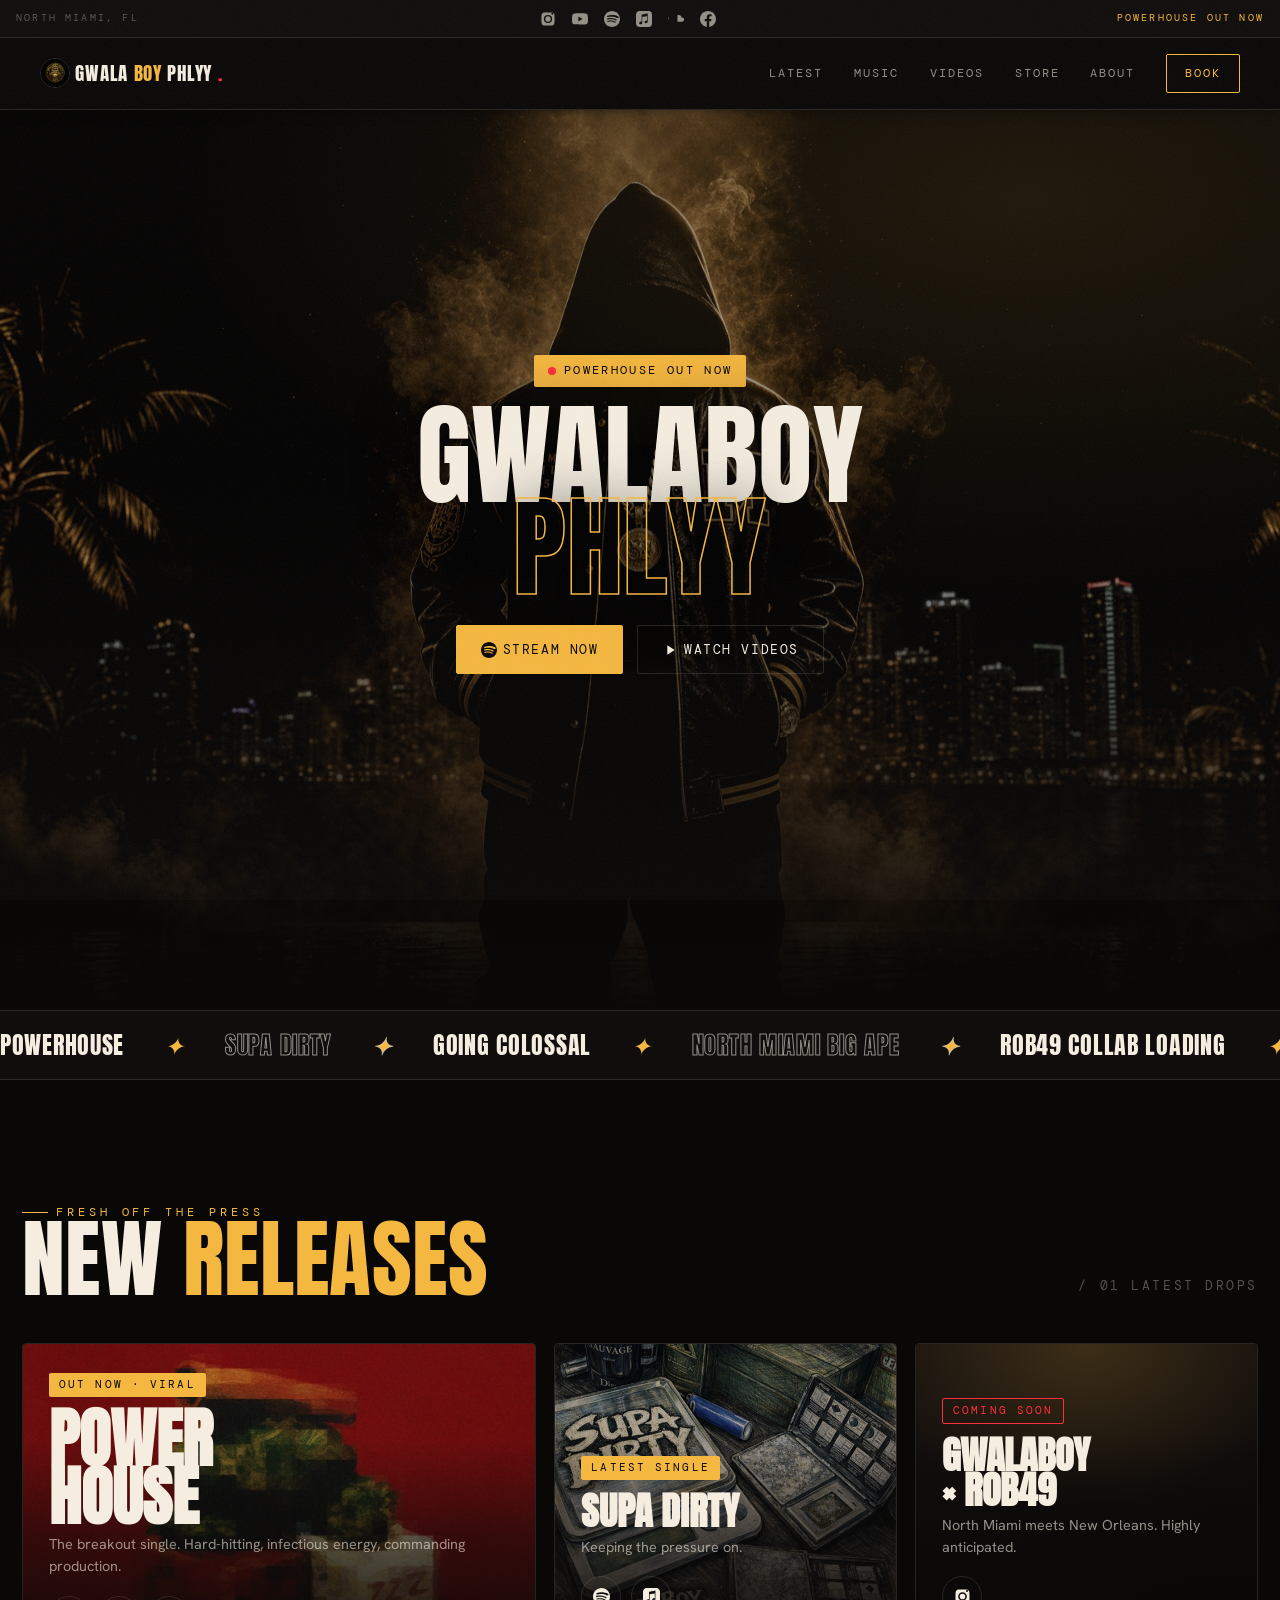
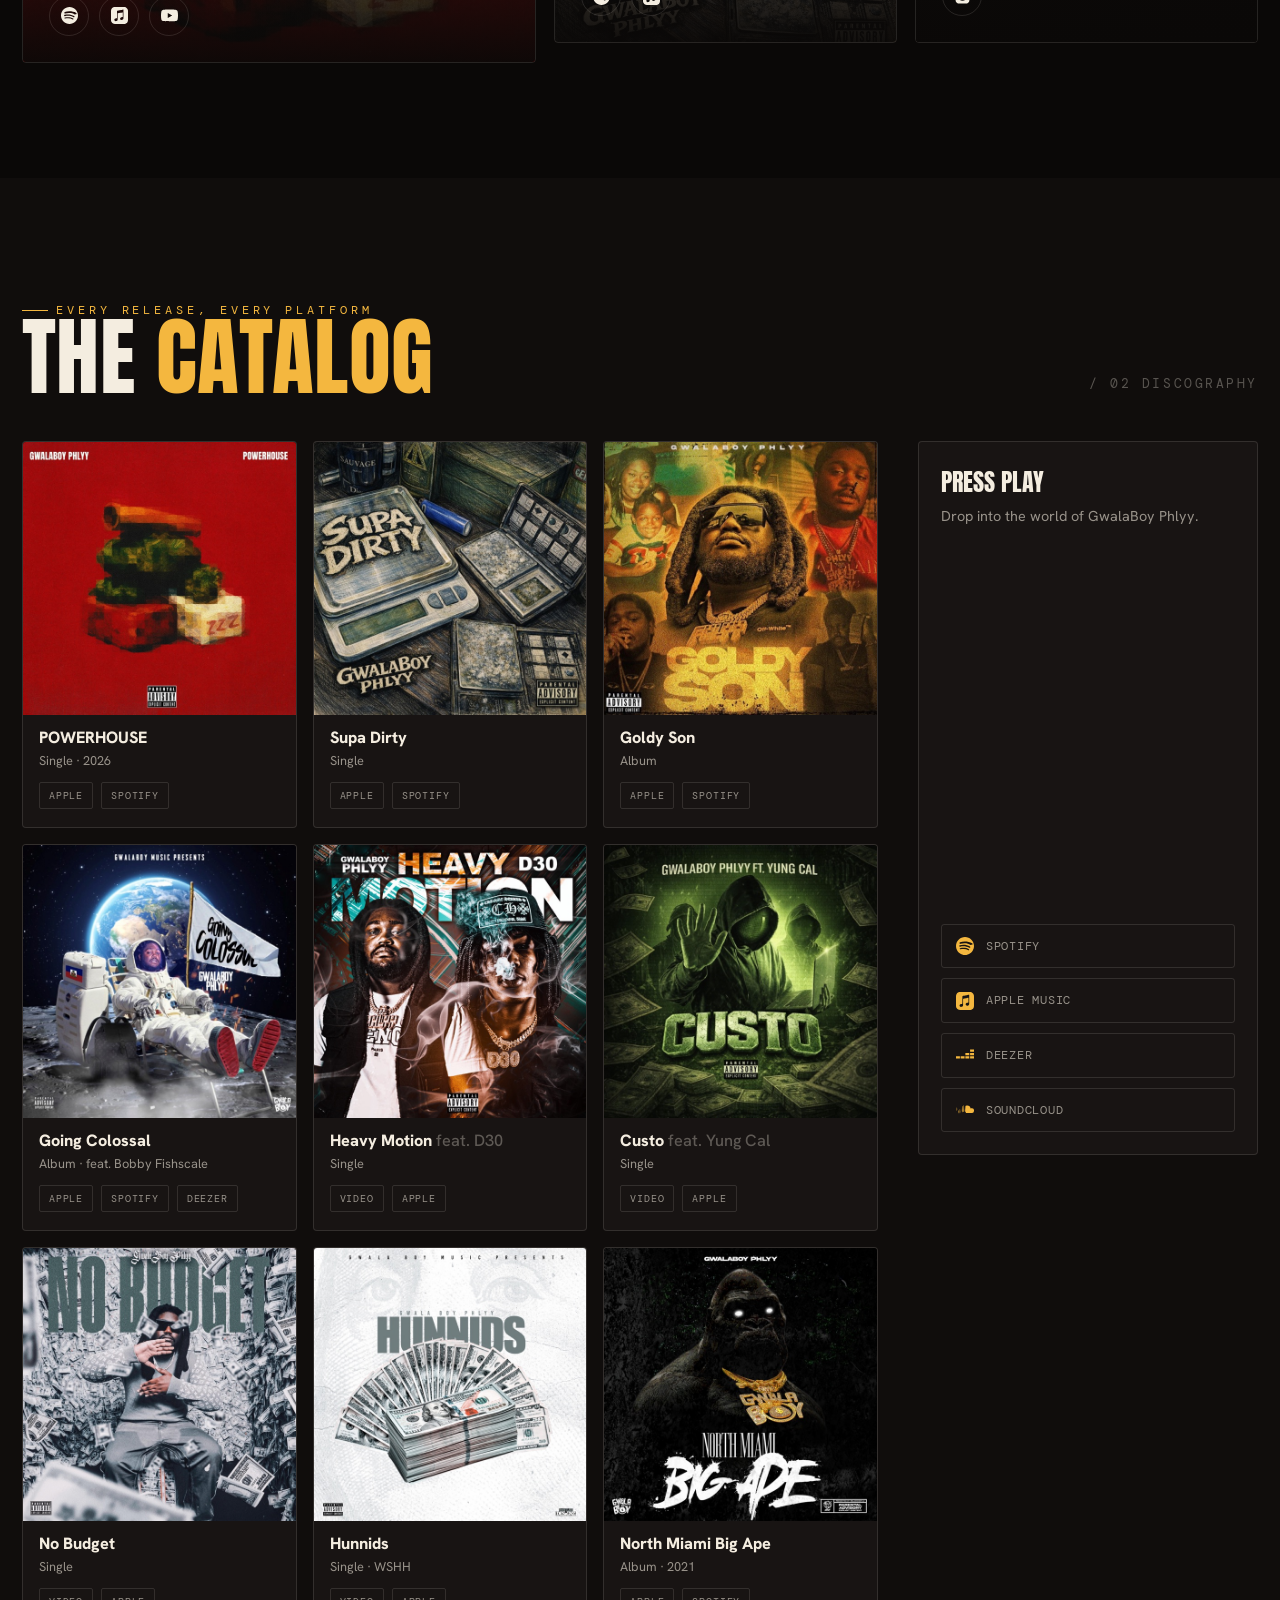
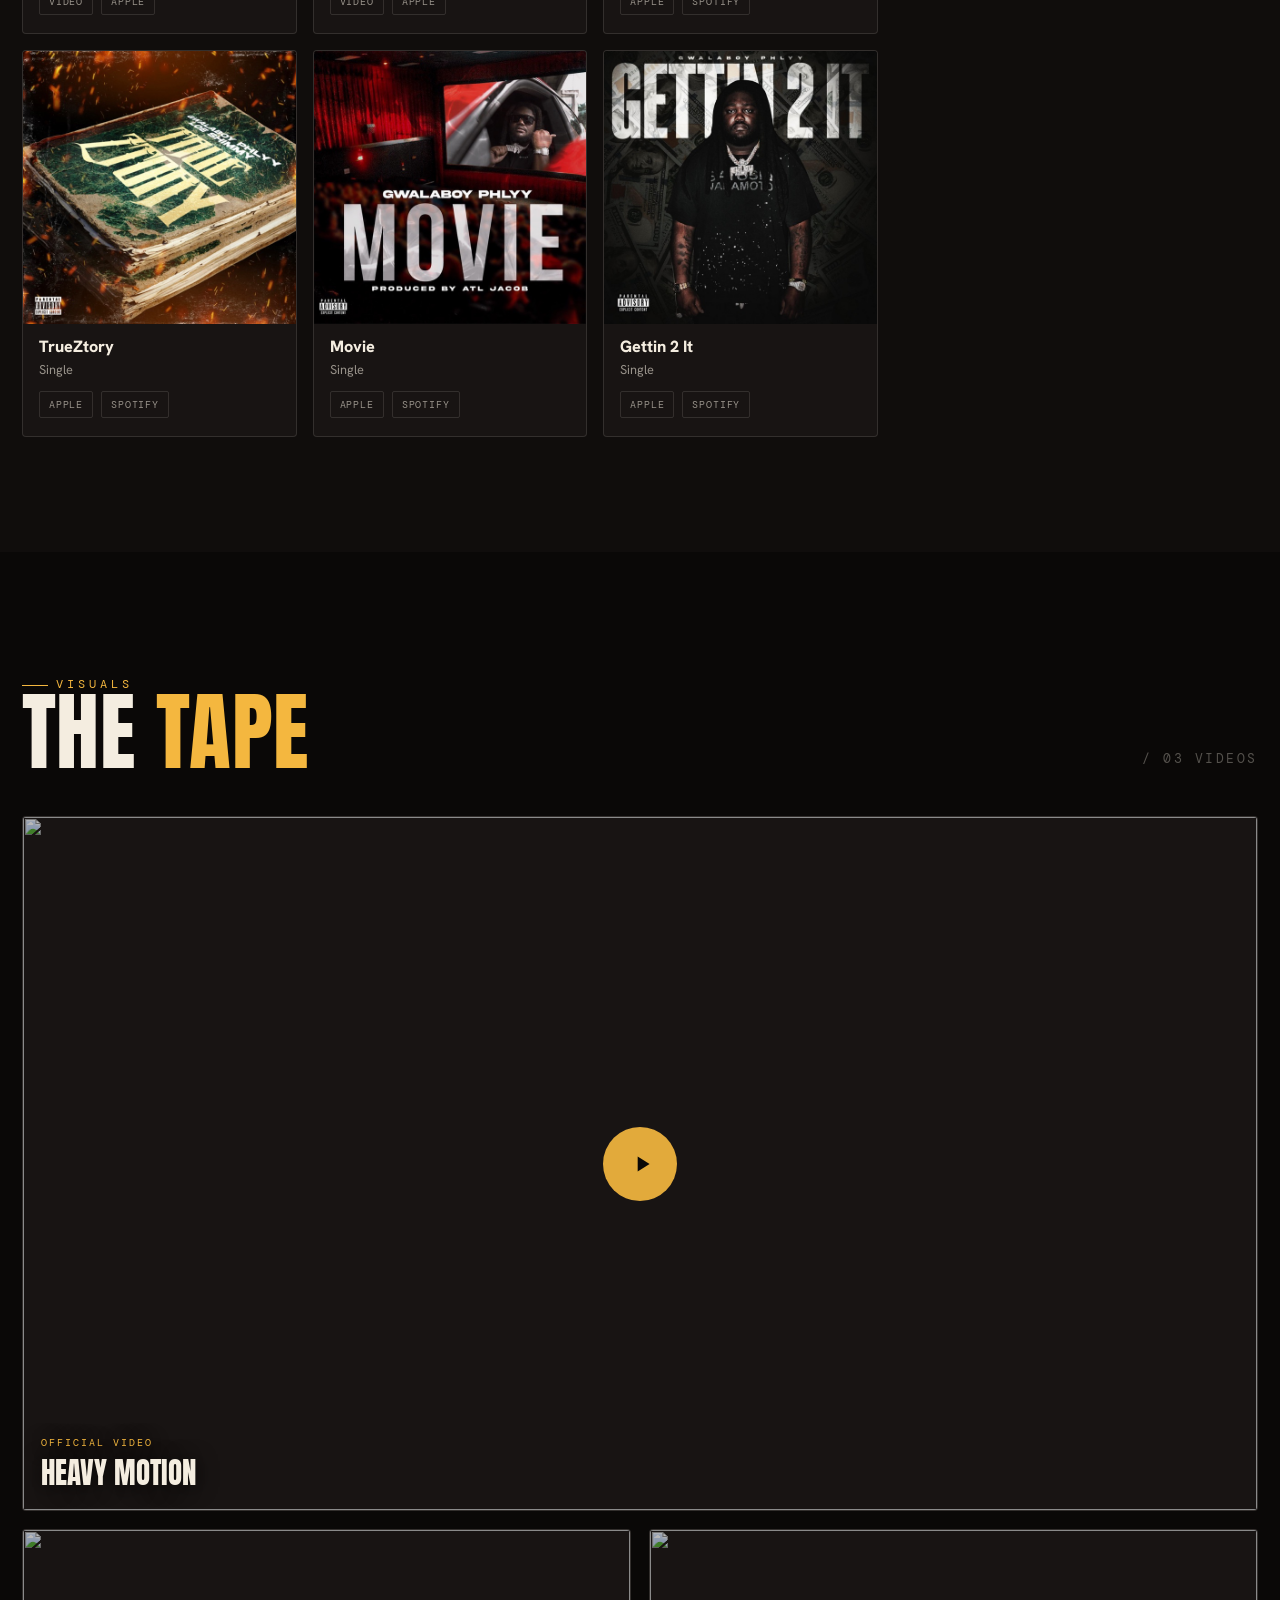
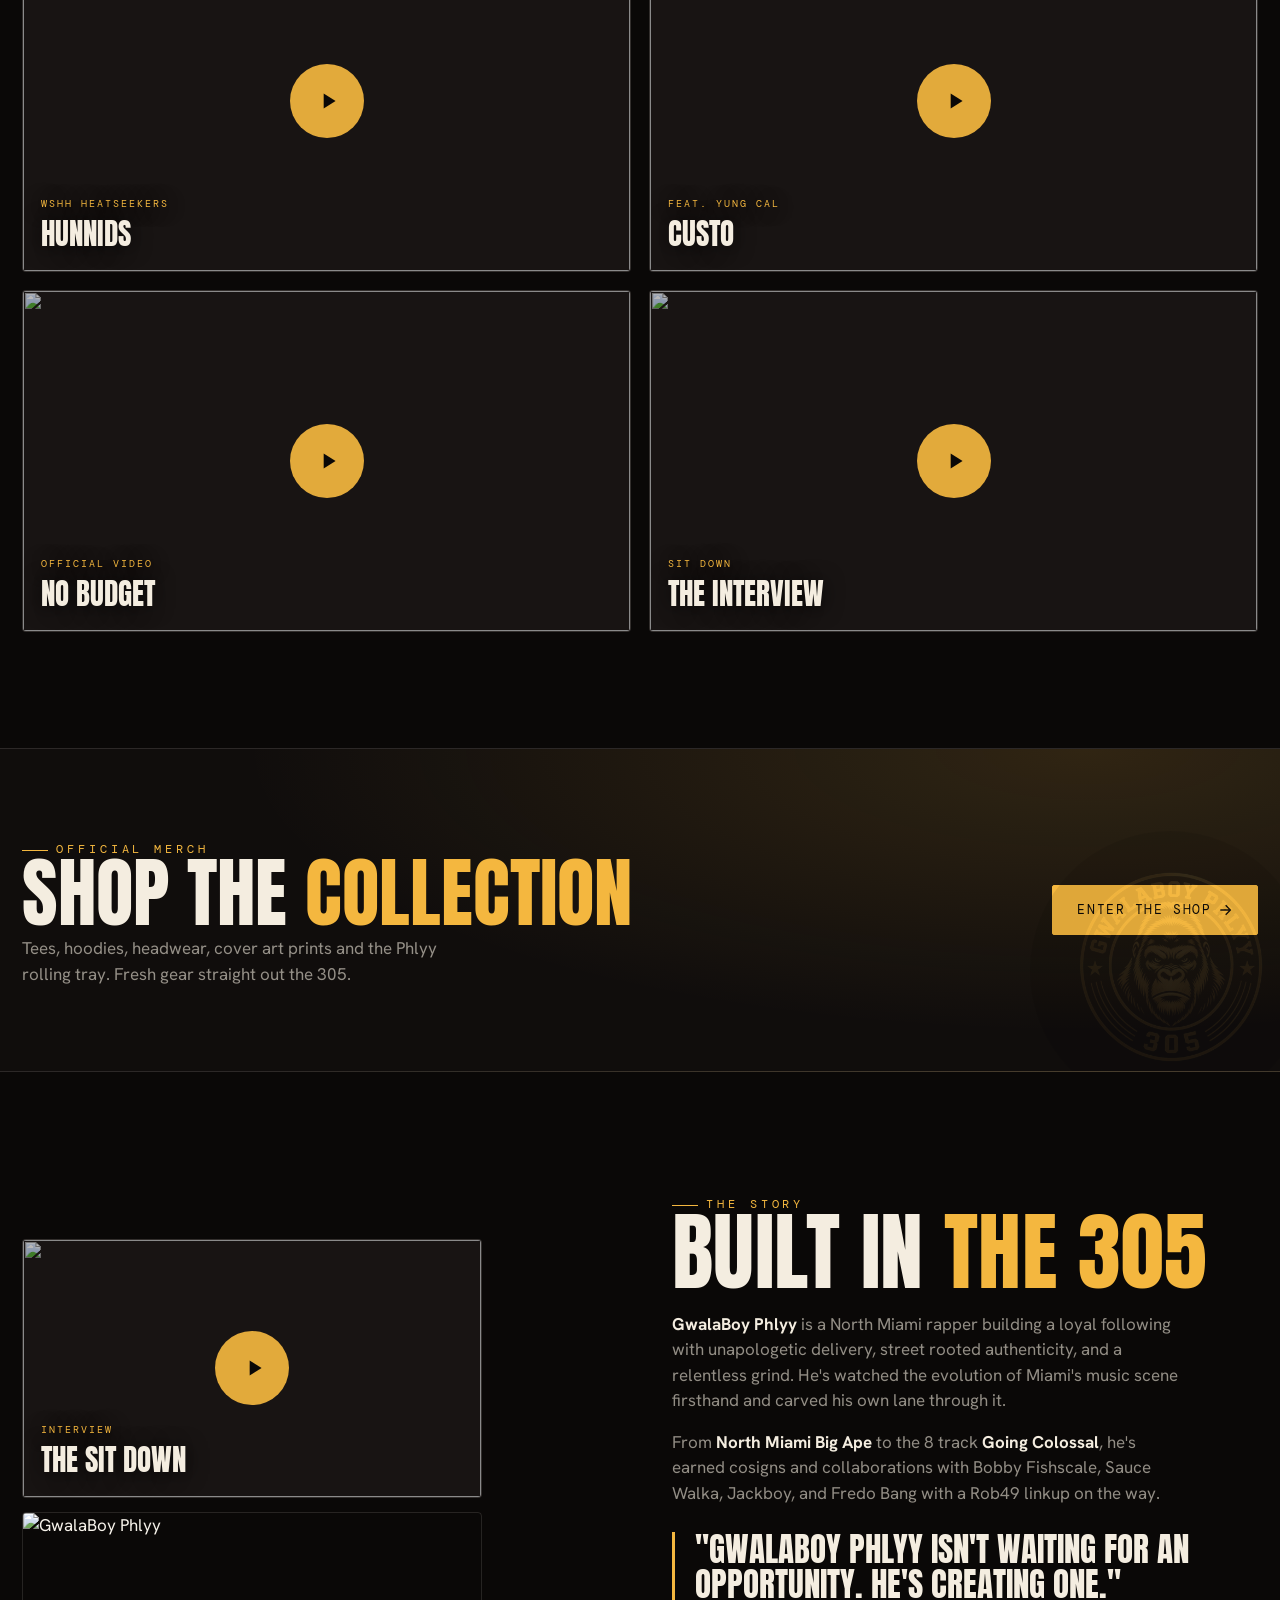
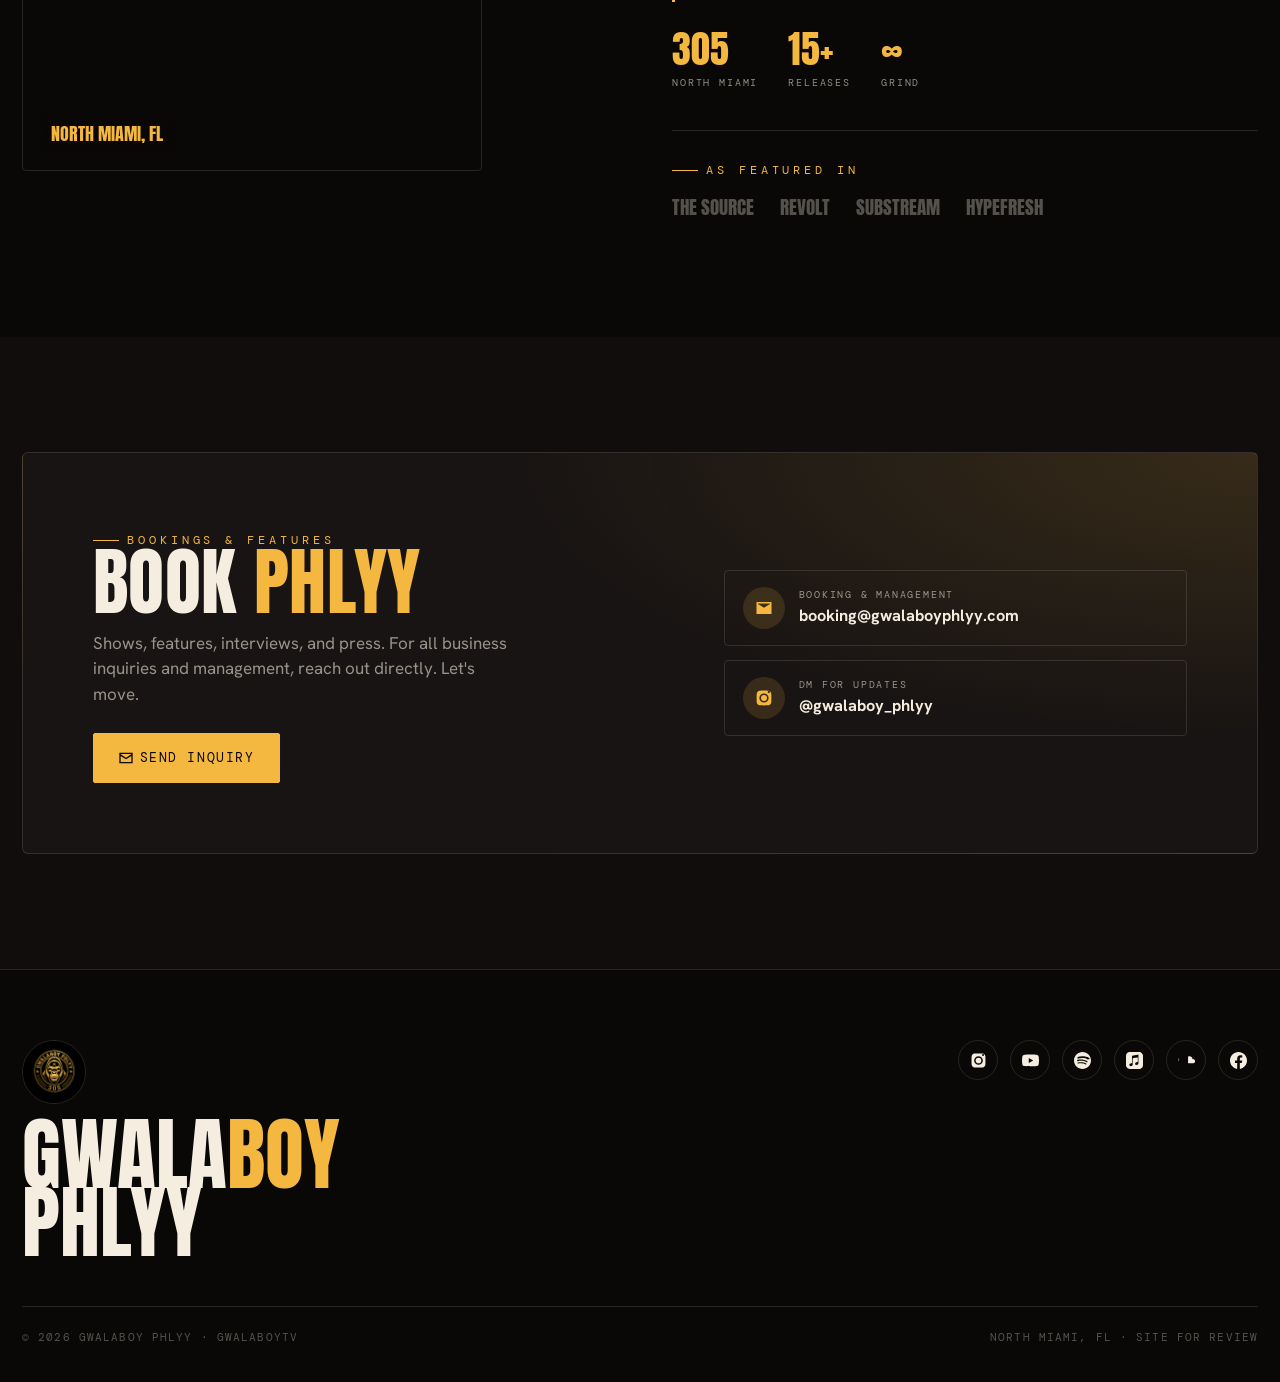
==== commit 4e9373c4: "Fill iPhone notch strip above social bar with menu-bar color Research-backed iPhone safe-area handli" ====
--- a/index-b.html
+++ b/index-b.html
@@ -2,7 +2,7 @@
 <html lang="en">
 <head>
 <meta charset="UTF-8" />
-<meta name="viewport" content="width=device-width, initial-scale=1.0" />
+<meta name="viewport" content="width=device-width, initial-scale=1.0, viewport-fit=cover" />
 <meta name="theme-color" content="#0a0807" />
 <title>GWALABOY PHLYY Official Site</title>
 <meta name="description" content="Official site of GwalaBoy Phlyy North Miami's hardest. Stream POWERHOUSE, Supa Dirty, Going Colossal & more. Music, videos, merch & booking." />
--- a/styles.css
+++ b/styles.css
@@ -27,7 +27,7 @@
 
 * { margin: 0; padding: 0; box-sizing: border-box; }
 
-html { scroll-behavior: smooth; scroll-padding-top: 84px; }
+html { scroll-behavior: smooth; scroll-padding-top: 104px; }
 @keyframes navDrawerIn { from { opacity: 0; transform: translateY(-8px); } to { opacity: 1; transform: none; } }
 
 body {
@@ -38,6 +38,11 @@
   line-height: 1.5;
   -webkit-font-smoothing: antialiased;
   position: relative;
+  /* iPhone safe areas (needs viewport-fit=cover): start content below the
+     status bar / notch and clear the home indicator. The strip above the
+     content shows the body background (--ink, the menu-bar color). */
+  padding-top: env(safe-area-inset-top, 0px);
+  padding-bottom: env(safe-area-inset-bottom, 0px);
 }
 
 /* film grain overlay — sits above everything, ignores pointer */
@@ -109,7 +114,8 @@
    shadow so nothing shows above or behind it. */
 .nav {
   position: sticky;
-  top: 0;
+  /* pin directly below the sticky social bar (38px) + the notch inset */
+  top: calc(38px + env(safe-area-inset-top, 0px));
   z-index: 1000;
   display: flex;
   align-items: center;
@@ -768,10 +774,11 @@
 }
 @media (max-width: 760px) {
   body { font-size: 16px; }
-  /* opaque sticky header on mobile */
+  /* opaque sticky header on mobile, pinned below the sticky social bar
+     (38px + notch inset) so both stay visible while scrolling */
   .nav,
   .nav.scrolled {
-    top: 0;
+    top: calc(38px + env(safe-area-inset-top, 0px));
     padding: 14px 20px;
     background: var(--ink);
     border-bottom: 1px solid var(--line);
@@ -795,6 +802,13 @@
     box-shadow: 0 14px 30px rgba(0,0,0,0.55);
     animation: navDrawerIn .26s var(--ease);
     z-index: 1000;
+    /* never let the panel run past the screen: cap to the space below the
+       pinned header and scroll inside if the links don't all fit */
+    max-height: calc(100vh - 104px);
+    max-height: calc(100dvh - 104px - env(safe-area-inset-top, 0px));
+    overflow-y: auto;
+    -webkit-overflow-scrolling: touch;
+    overscroll-behavior: contain;
   }
   .nav.menu-open .nav-links a {
     display: block;
@@ -829,8 +843,11 @@
    ADDITIONS — top social bar, logo, about media, store page, cta band
    ========================================================================= */
 
-/* ---- top social bar ---- */
+/* ---- top social bar (pinned: stays at the very top while scrolling) ---- */
 .topbar {
+  position: sticky;
+  top: env(safe-area-inset-top, 0px);   /* pin just below the notch fill */
+  z-index: 1001;            /* above the nav so they stack cleanly */
   height: 38px;
   display: flex;
   align-items: center;
@@ -840,6 +857,22 @@
   background: var(--ink-2);
   border-bottom: 1px solid var(--line);
 }
+/* Paint the iPhone status-bar / notch strip ABOVE the social bar in the
+   menu-bar color (--ink), reaching the very top edge of the screen. Sits over
+   the social bar's row only in the inset region (the bar starts below it).
+   html::before avoids colliding with version C's body::before vignette, and is
+   inert (0px tall) when there is no inset / no viewport-fit=cover. */
+html::before {
+  content: "";
+  position: fixed;
+  top: 0;
+  left: 0;
+  right: 0;
+  height: env(safe-area-inset-top, 0px);
+  background: var(--ink);
+  z-index: 10001;
+  pointer-events: none;
+}
 .topbar a {
   color: var(--bone-dim);
   display: inline-flex;
@@ -864,7 +897,7 @@
   margin-left: auto;
 }
 /* nav now sits below the top bar */
-html { scroll-padding-top: 84px; }
+html { scroll-padding-top: 104px; }
 
 /* ---- logo ---- */
 .brand { gap: 0.6ch; }
@@ -991,26 +1024,17 @@
 }
 
 @media (max-width: 760px) {
-  /* no top social bar on mobile */
-  .topbar { display: none; }
-  html { scroll-padding-top: 72px; }
+  /* social bar visible on mobile: icons only (hide the text tags so the row
+     fits a narrow screen without crowding/overflow). The bar extends up into
+     the iOS safe-area (notch) with its own background, so it both shows the
+     icons and keeps the top strip painted — no separate fill needed. */
+  /* social bar: icons only on mobile (text tags hidden). Height/offset come
+     from the base rule (top: env safe-area). The --ink notch strip above it is
+     painted by html::before; content sits below it via body padding-top. */
+  .topbar { gap: 18px; }
+  .topbar .tb-tag,
+  .topbar .tb-tag2 { display: none; }
+  html { scroll-padding-top: calc(104px + env(safe-area-inset-top, 0px)); }
   .about-media { max-width: 100%; }
   .store-page { padding-top: 0; }
 }
-
-/* With the social strip hidden on mobile, the iOS safe-area strip at the very
-   top is left unpainted and the page shows through it while scrolling. Fill it
-   with the menu-bar color (--ink). html::before is used so it never collides
-   with version C's body::before vignette. env() is 0 on non-notch devices, so
-   this is inert there. */
-html::before {
-  content: "";
-  position: fixed;
-  top: 0;
-  left: 0;
-  right: 0;
-  height: env(safe-area-inset-top, 0px);
-  background: var(--ink);
-  z-index: 10000;
-  pointer-events: none;
-}
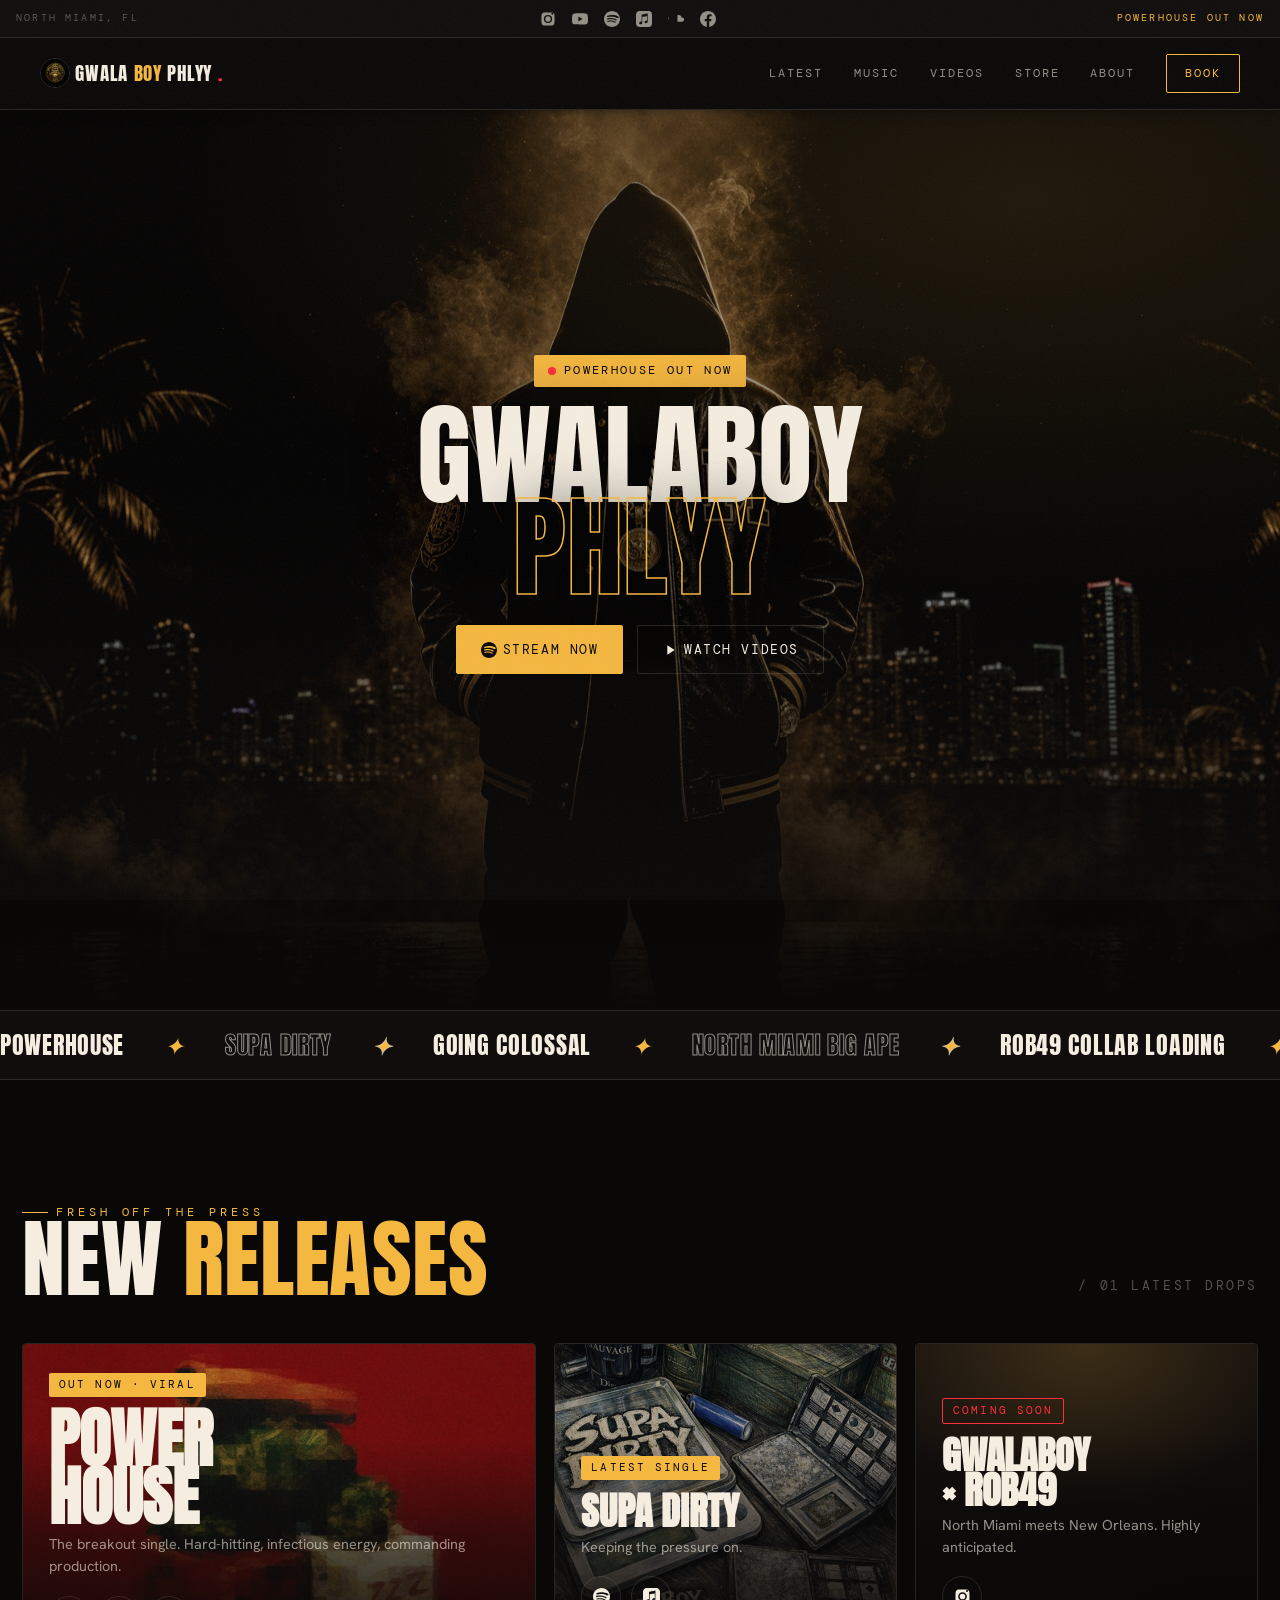
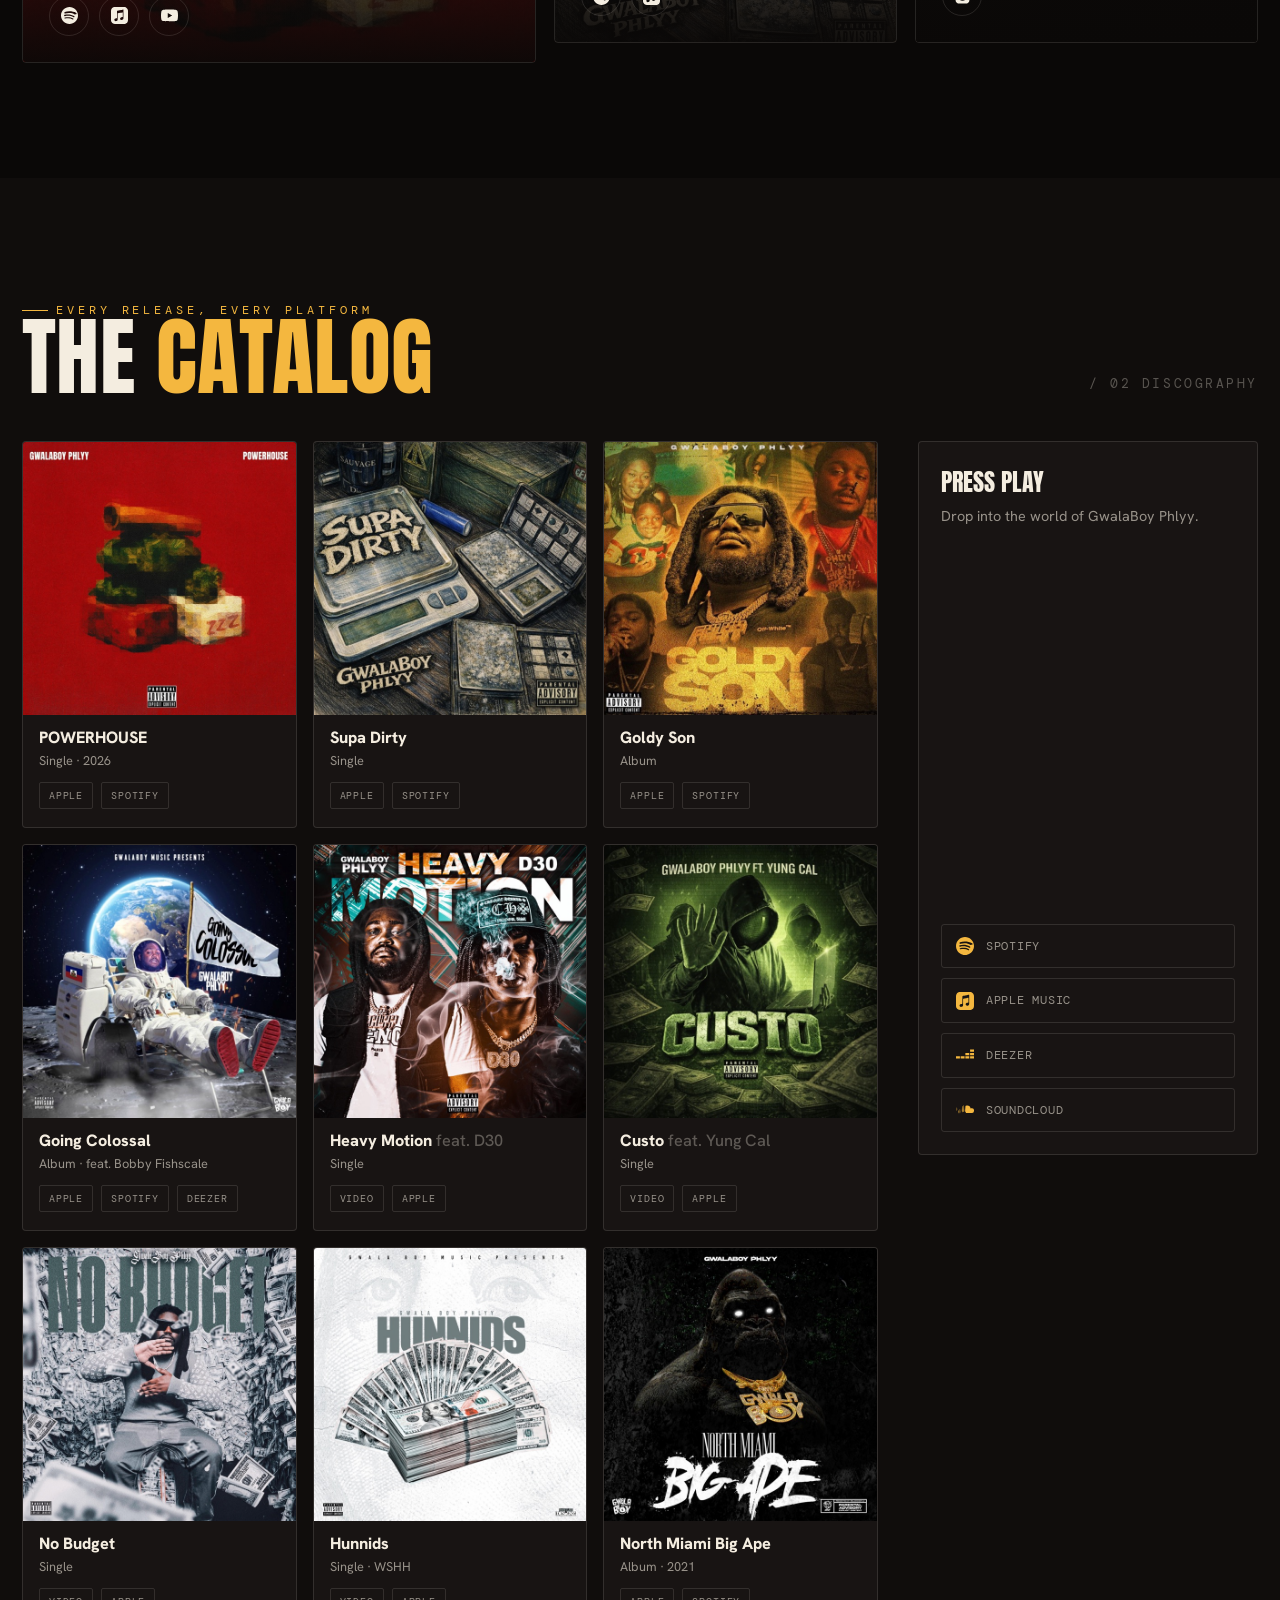
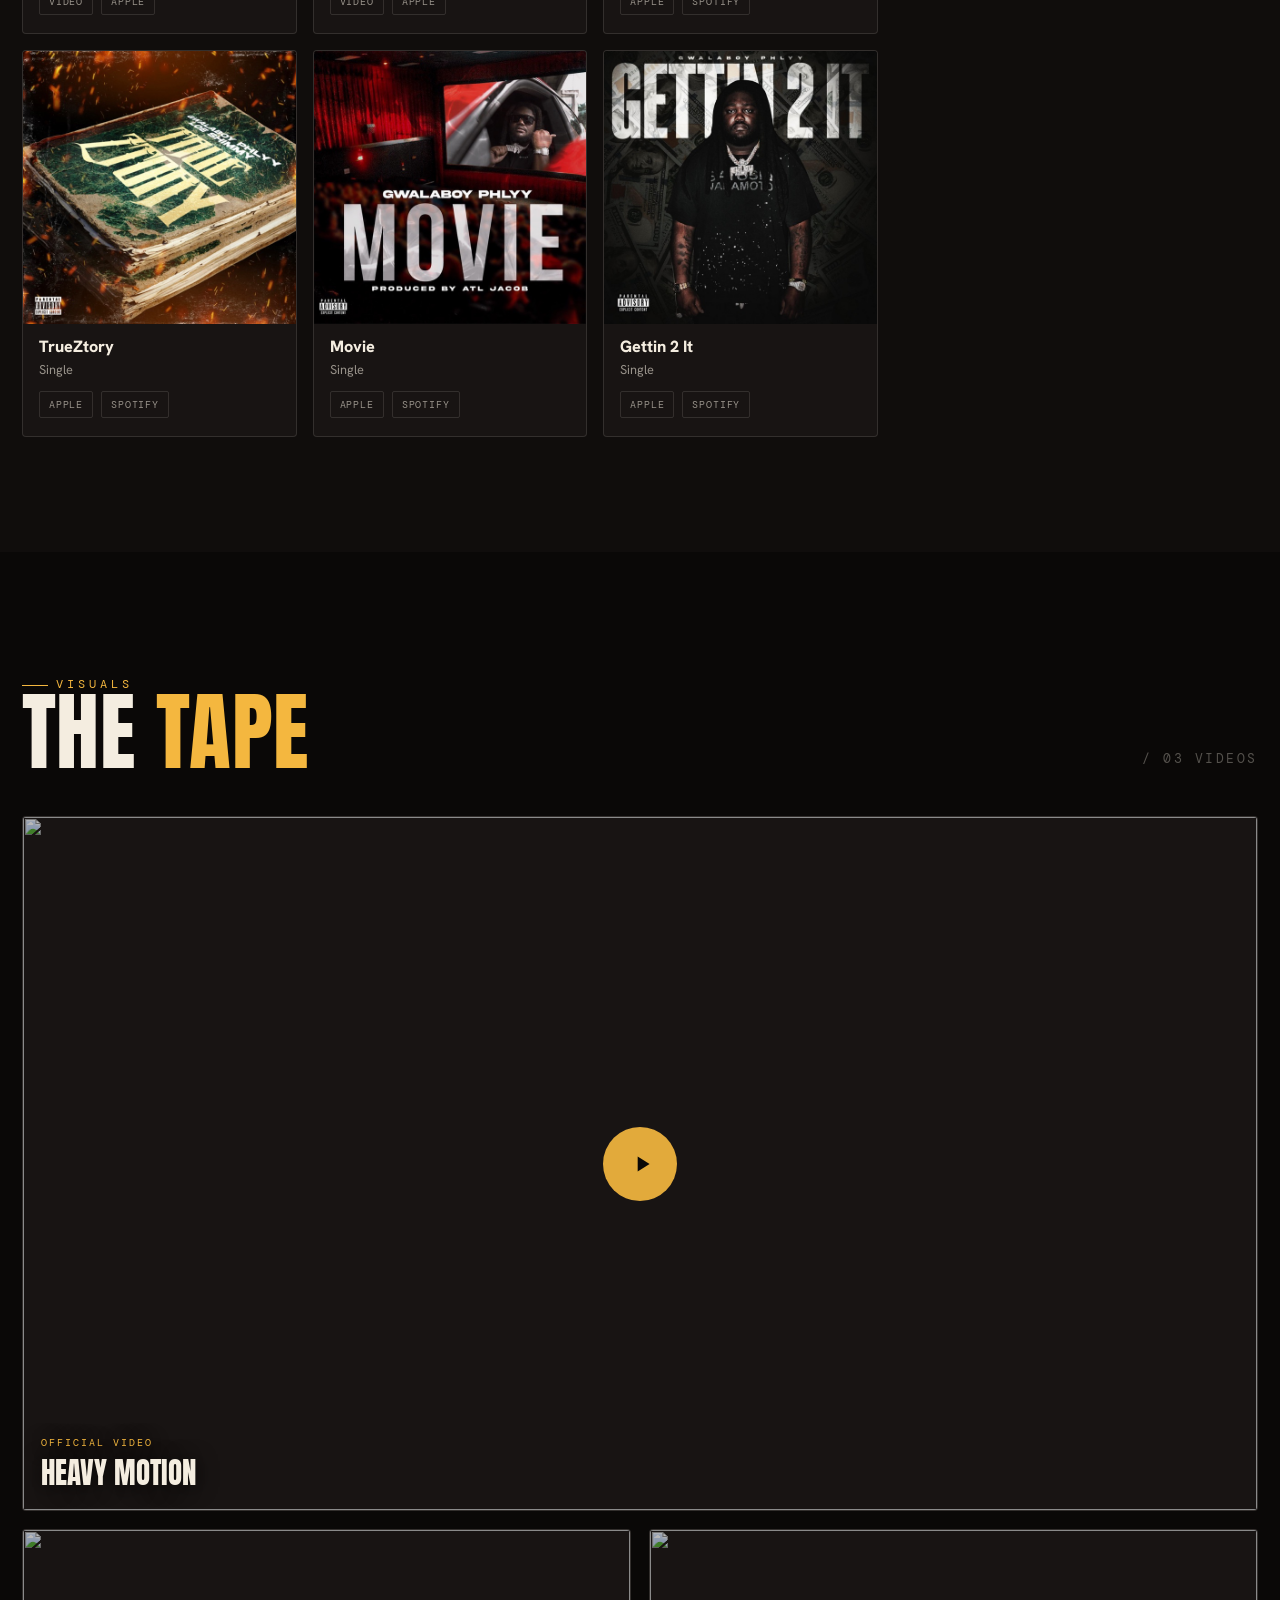
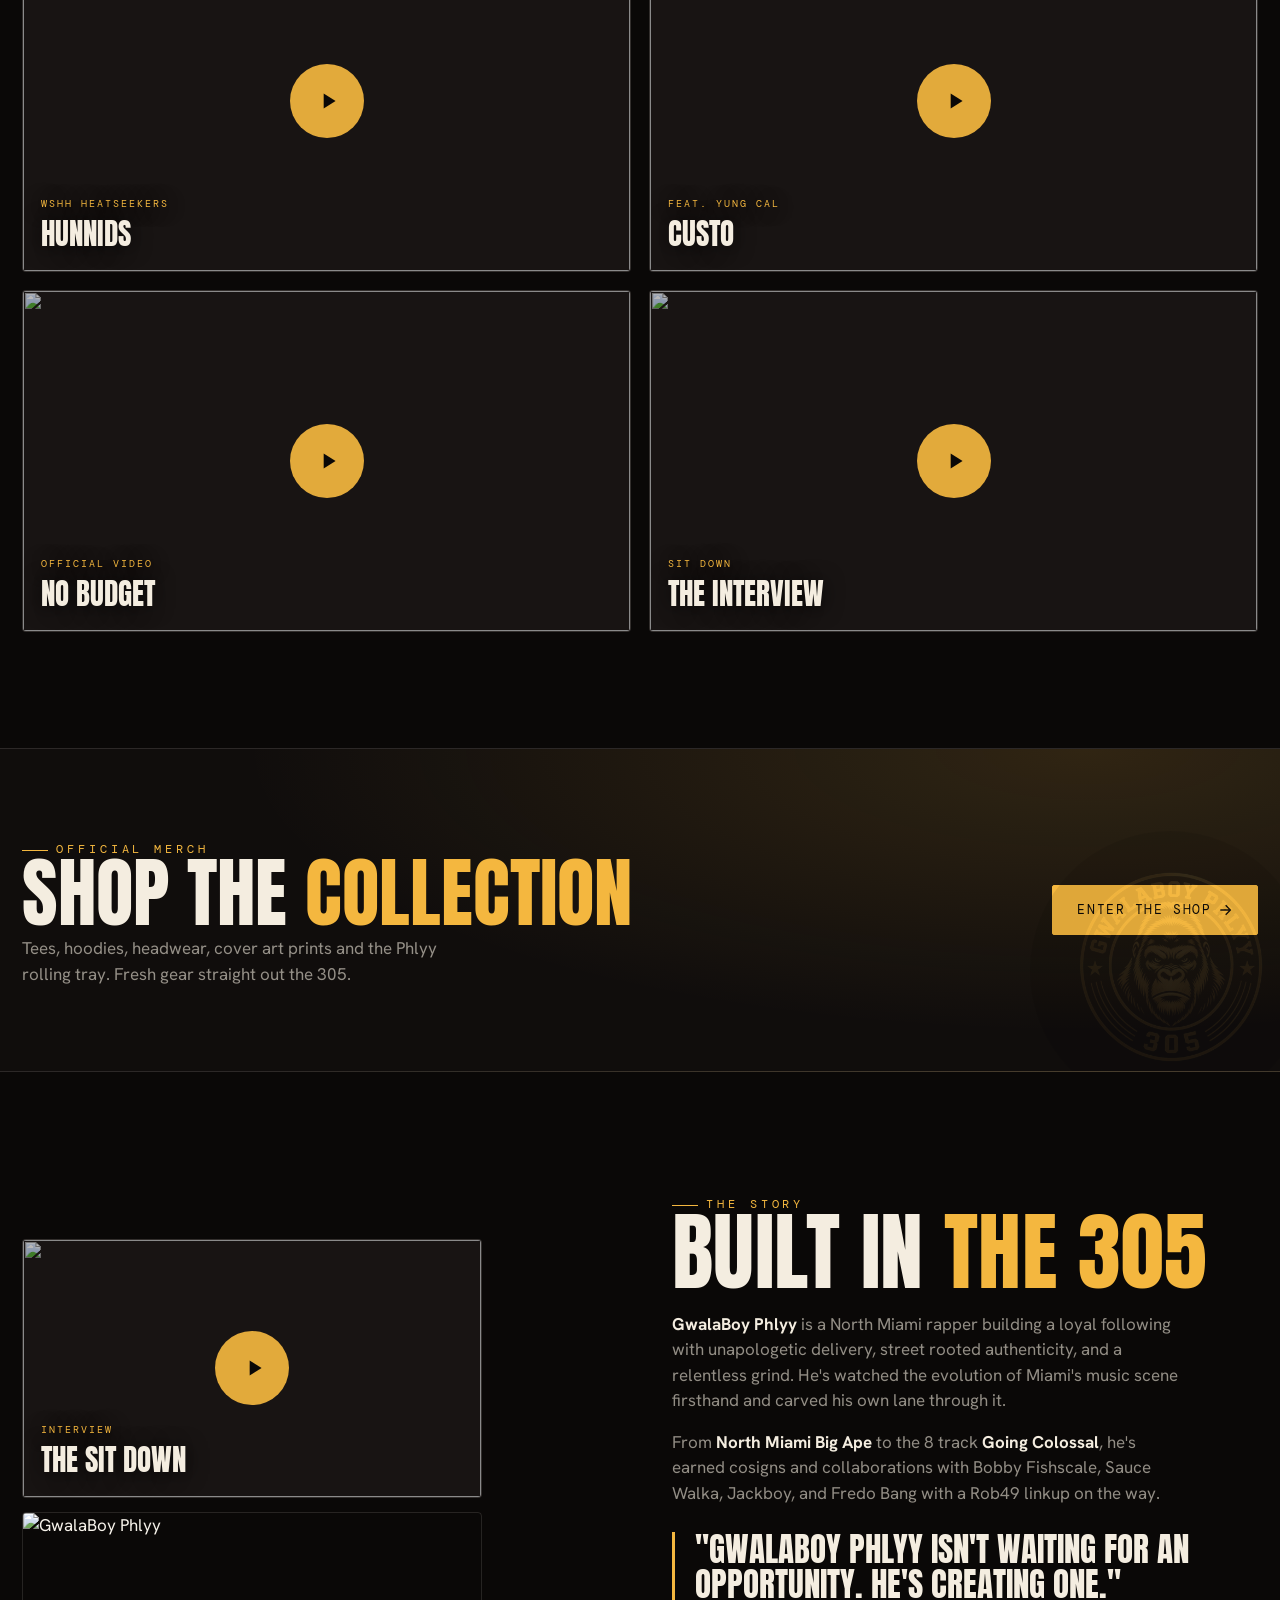
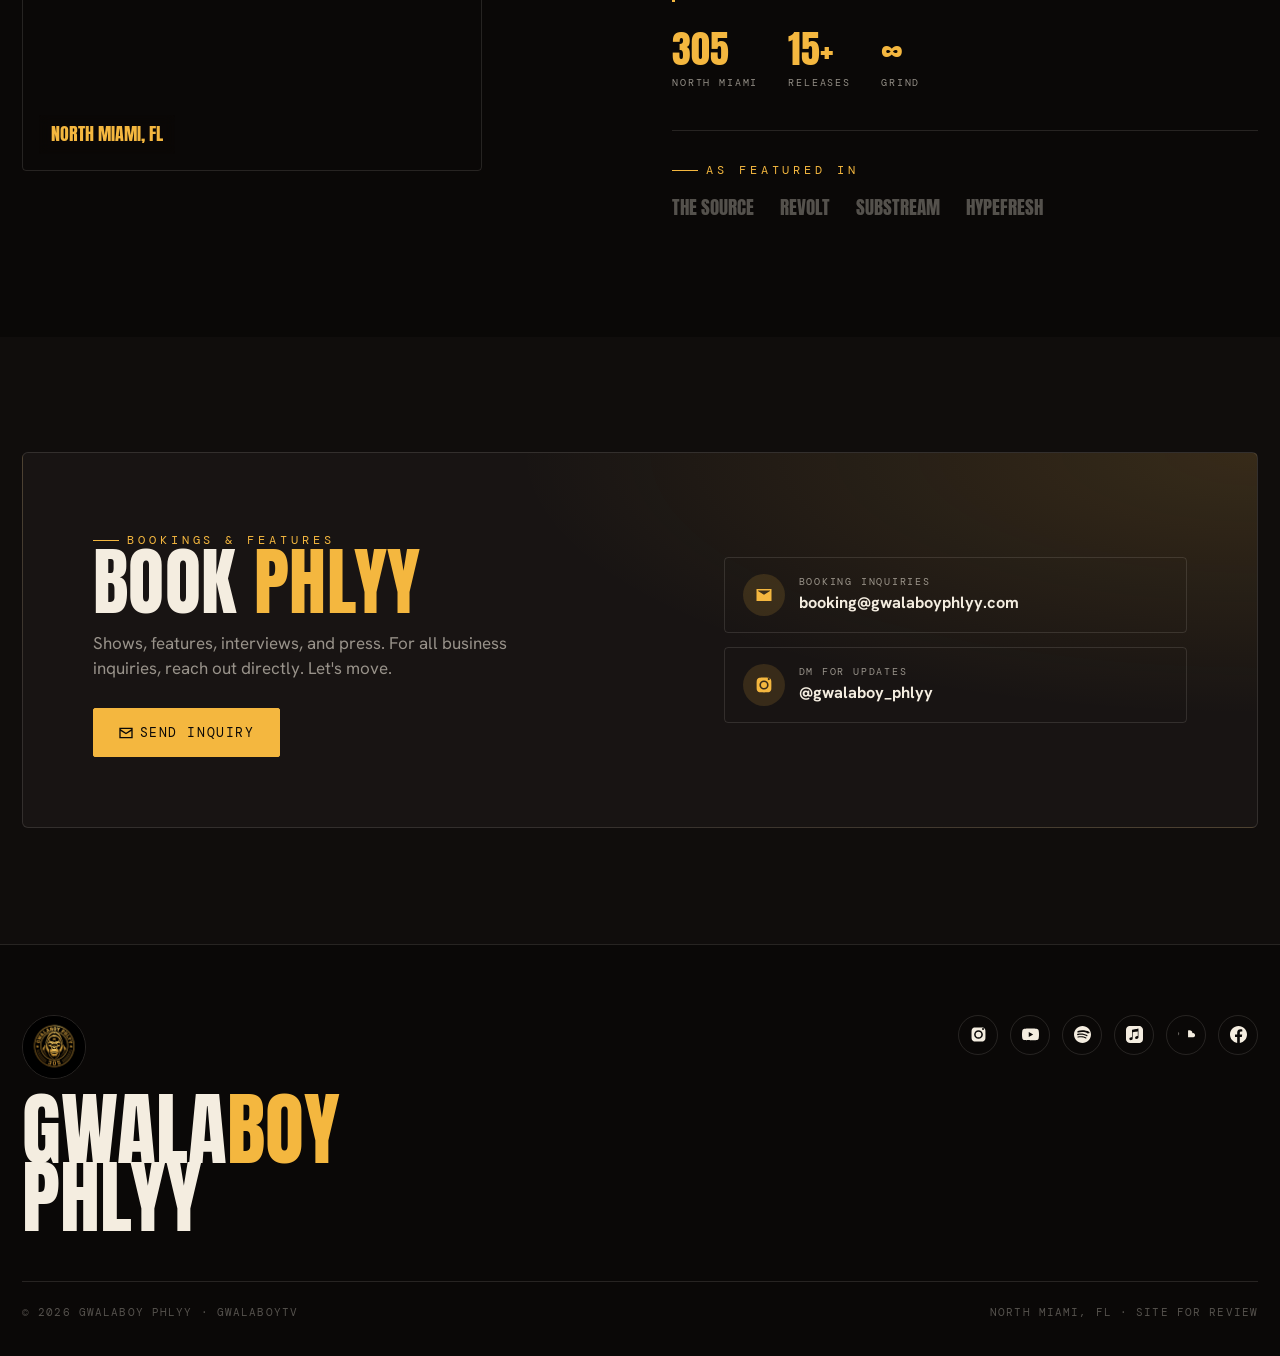
==== commit dcaa262c: "Fix iOS Safari scroll flicker, hamburger height, booking section - iOS Safari: force the sticky soci" ====
--- a/index-b.html
+++ b/index-b.html
@@ -2,7 +2,7 @@
 <html lang="en">
 <head>
 <meta charset="UTF-8" />
-<meta name="viewport" content="width=device-width, initial-scale=1.0, viewport-fit=cover" />
+<meta name="viewport" content="width=device-width, initial-scale=1.0" />
 <meta name="theme-color" content="#0a0807" />
 <title>GWALABOY PHLYY Official Site</title>
 <meta name="description" content="Official site of GwalaBoy Phlyy North Miami's hardest. Stream POWERHOUSE, Supa Dirty, Going Colossal & more. Music, videos, merch & booking." />
@@ -342,7 +342,7 @@
       <div>
         <span class="eyebrow">Bookings & Features</span>
         <h2 class="section-title">Book <em>Phlyy</em></h2>
-        <p>Shows, features, interviews, and press. For all business inquiries and management, reach out directly. Let's move.</p>
+        <p>Shows, features, interviews, and press. For all business inquiries, reach out directly. Let's move.</p>
         <a class="btn btn--gold" href="mailto:booking@gwalaboyphlyy.com?subject=Booking%20Inquiry%20GwalaBoy%20Phlyy">
           <svg viewBox="0 0 24 24" fill="currentColor"><path d="M2 4h20v16H2zm2 2v.5l8 5 8-5V6H4zm16 12V9l-8 5-8-5v9h16z"/></svg>
           Send Inquiry
@@ -351,7 +351,7 @@
       <div class="book-contact">
         <a href="mailto:booking@gwalaboyphlyy.com">
           <span class="ico"><svg viewBox="0 0 24 24" fill="currentColor"><path d="M2 4h20v16H2zm2 2v.5l8 5 8-5V6H4z"/></svg></span>
-          <span class="txt"><small>Booking & Management</small><b>booking@gwalaboyphlyy.com</b></span>
+          <span class="txt"><small>Booking Inquiries</small><b>booking@gwalaboyphlyy.com</b></span>
         </a>
         <a href="https://www.instagram.com/gwalaboy_phlyy/" target="_blank" rel="noopener">
           <span class="ico"><svg viewBox="0 0 24 24" fill="currentColor"><path d="M12 2.16c3.2 0 3.58.01 4.85.07 1.17.05 1.8.25 2.23.41.56.22.96.48 1.38.9.42.42.68.82.9 1.38.16.42.36 1.06.41 2.23.06 1.27.07 1.65.07 4.85s-.01 3.58-.07 4.85c-.05 1.17-.25 1.8-.41 2.23-.22.56-.48.96-.9 1.38-.42.42-.82.68-1.38.9-.42.16-1.06.36-2.23.41-1.27.06-1.65.07-4.85.07s-3.58-.01-4.85-.07c-1.17-.05-1.8-.25-2.23-.41a3.7 3.7 0 0 1-1.38-.9 3.7 3.7 0 0 1-.9-1.38c-.16-.42-.36-1.06-.41-2.23C2.17 15.58 2.16 15.2 2.16 12s.01-3.58.07-4.85c.05-1.17.25-1.8.41-2.23.22-.56.48-.96.9-1.38.42-.42.82-.68 1.38-.9.42-.16 1.06-.36 2.23-.41C8.42 2.17 8.8 2.16 12 2.16zm0 3.68a6.16 6.16 0 1 0 0 12.32 6.16 6.16 0 0 0 0-12.32zm0 10.16a4 4 0 1 1 0-8 4 4 0 0 1 0 8zm6.4-10.4a1.44 1.44 0 1 0 0-2.88 1.44 1.44 0 0 0 0 2.88z"/></svg></span>
--- a/styles.css
+++ b/styles.css
@@ -38,11 +38,6 @@
   line-height: 1.5;
   -webkit-font-smoothing: antialiased;
   position: relative;
-  /* iPhone safe areas (needs viewport-fit=cover): start content below the
-     status bar / notch and clear the home indicator. The strip above the
-     content shows the body background (--ink, the menu-bar color). */
-  padding-top: env(safe-area-inset-top, 0px);
-  padding-bottom: env(safe-area-inset-bottom, 0px);
 }
 
 /* film grain overlay — sits above everything, ignores pointer */
@@ -114,8 +109,7 @@
    shadow so nothing shows above or behind it. */
 .nav {
   position: sticky;
-  /* pin directly below the sticky social bar (38px) + the notch inset */
-  top: calc(38px + env(safe-area-inset-top, 0px));
+  top: 38px;                /* pin directly below the sticky social bar (38px) */
   z-index: 1000;
   display: flex;
   align-items: center;
@@ -124,6 +118,13 @@
   background: var(--ink);
   border-bottom: 1px solid var(--line);
   box-shadow: 0 1px 12px rgba(0,0,0,0.45);
+  /* Force a GPU compositing layer so the pinned bar doesn't lag/flicker during
+     iOS Safari momentum scroll (which lets page content show through behind it
+     and the status bar). */
+  -webkit-transform: translateZ(0);
+  transform: translateZ(0);
+  -webkit-backface-visibility: hidden;
+  backface-visibility: hidden;
 }
 .nav.scrolled {
   background: var(--ink);
@@ -177,10 +178,15 @@
 .burger {
   display: none;
   flex-direction: column;
+  align-items: center;
+  justify-content: center;
   gap: 5px;
   background: none;
   border: 0;
   cursor: pointer;
+  /* Apple HIG minimum tap target */
+  min-width: 44px;
+  min-height: 44px;
   padding: 6px;
 }
 .burger span {
@@ -722,14 +728,17 @@
 }
 .book-card .section-title { font-size: clamp(2.4rem, 6vw, 4.6rem); margin-bottom: 18px; }
 .book-card p { color: var(--bone-dim); margin-bottom: 26px; max-width: 42ch; }
-.book-contact { display: flex; flex-direction: column; gap: 14px; }
+.book-contact { display: flex; flex-direction: column; gap: 14px; min-width: 0; }
 .book-contact a {
   display: flex; align-items: center; gap: 14px;
   border: 1px solid var(--line);
   border-radius: 4px;
   padding: 16px 18px;
+  min-width: 0;                /* allow the card to shrink within its column */
   transition: border-color .25s, transform .25s, background .25s;
 }
+.book-contact .txt { min-width: 0; }
+.book-contact .txt b { overflow-wrap: anywhere; word-break: break-word; }
 .book-contact a:hover { border-color: var(--gold); transform: translateX(5px); background: rgba(244,183,63,0.05); }
 .book-contact .ico { width: 42px; height: 42px; flex: none; display: grid; place-items: center; border-radius: 50%; background: var(--gold-soft); color: var(--gold); }
 .book-contact .ico svg { width: 18px; height: 18px; }
@@ -774,11 +783,11 @@
 }
 @media (max-width: 760px) {
   body { font-size: 16px; }
-  /* opaque sticky header on mobile, pinned below the sticky social bar
-     (38px + notch inset) so both stay visible while scrolling */
+  /* opaque sticky header on mobile, pinned below the sticky social bar (38px)
+     so both stay visible while scrolling */
   .nav,
   .nav.scrolled {
-    top: calc(38px + env(safe-area-inset-top, 0px));
+    top: 38px;
     padding: 14px 20px;
     background: var(--ink);
     border-bottom: 1px solid var(--line);
@@ -804,8 +813,8 @@
     z-index: 1000;
     /* never let the panel run past the screen: cap to the space below the
        pinned header and scroll inside if the links don't all fit */
-    max-height: calc(100vh - 104px);
-    max-height: calc(100dvh - 104px - env(safe-area-inset-top, 0px));
+    max-height: calc(100vh - 96px);
+    max-height: calc(100dvh - 96px);
     overflow-y: auto;
     -webkit-overflow-scrolling: touch;
     overscroll-behavior: contain;
@@ -815,7 +824,7 @@
     width: 100%;
     text-align: center;
     font-size: 1rem;
-    padding: 15px 24px;
+    padding: 18px 24px;       /* taller rows: comfortable 44pt+ tap targets */
     border-bottom: 1px solid var(--line);
   }
   .nav.menu-open .nav-links a:last-child { border-bottom: none; }
@@ -846,7 +855,7 @@
 /* ---- top social bar (pinned: stays at the very top while scrolling) ---- */
 .topbar {
   position: sticky;
-  top: env(safe-area-inset-top, 0px);   /* pin just below the notch fill */
+  top: 0;                   /* pinned: stays at the very top while scrolling */
   z-index: 1001;            /* above the nav so they stack cleanly */
   height: 38px;
   display: flex;
@@ -856,22 +865,11 @@
   padding: 0 16px;
   background: var(--ink-2);
   border-bottom: 1px solid var(--line);
-}
-/* Paint the iPhone status-bar / notch strip ABOVE the social bar in the
-   menu-bar color (--ink), reaching the very top edge of the screen. Sits over
-   the social bar's row only in the inset region (the bar starts below it).
-   html::before avoids colliding with version C's body::before vignette, and is
-   inert (0px tall) when there is no inset / no viewport-fit=cover. */
-html::before {
-  content: "";
-  position: fixed;
-  top: 0;
-  left: 0;
-  right: 0;
-  height: env(safe-area-inset-top, 0px);
-  background: var(--ink);
-  z-index: 10001;
-  pointer-events: none;
+  /* same GPU-layer fix as .nav for the iOS Safari scroll flicker */
+  -webkit-transform: translateZ(0);
+  transform: translateZ(0);
+  -webkit-backface-visibility: hidden;
+  backface-visibility: hidden;
 }
 .topbar a {
   color: var(--bone-dim);
@@ -1028,13 +1026,13 @@
      fits a narrow screen without crowding/overflow). The bar extends up into
      the iOS safe-area (notch) with its own background, so it both shows the
      icons and keeps the top strip painted — no separate fill needed. */
-  /* social bar: icons only on mobile (text tags hidden). Height/offset come
-     from the base rule (top: env safe-area). The --ink notch strip above it is
-     painted by html::before; content sits below it via body padding-top. */
+  /* social bar: icons only on mobile (text tags hidden). It stays pinned at
+     top:0; iOS auto-fills the notch above it with the body background (--ink,
+     the menu-bar color) since the page does not use viewport-fit=cover. */
   .topbar { gap: 18px; }
   .topbar .tb-tag,
   .topbar .tb-tag2 { display: none; }
-  html { scroll-padding-top: calc(104px + env(safe-area-inset-top, 0px)); }
+  html { scroll-padding-top: 104px; }
   .about-media { max-width: 100%; }
   .store-page { padding-top: 0; }
 }
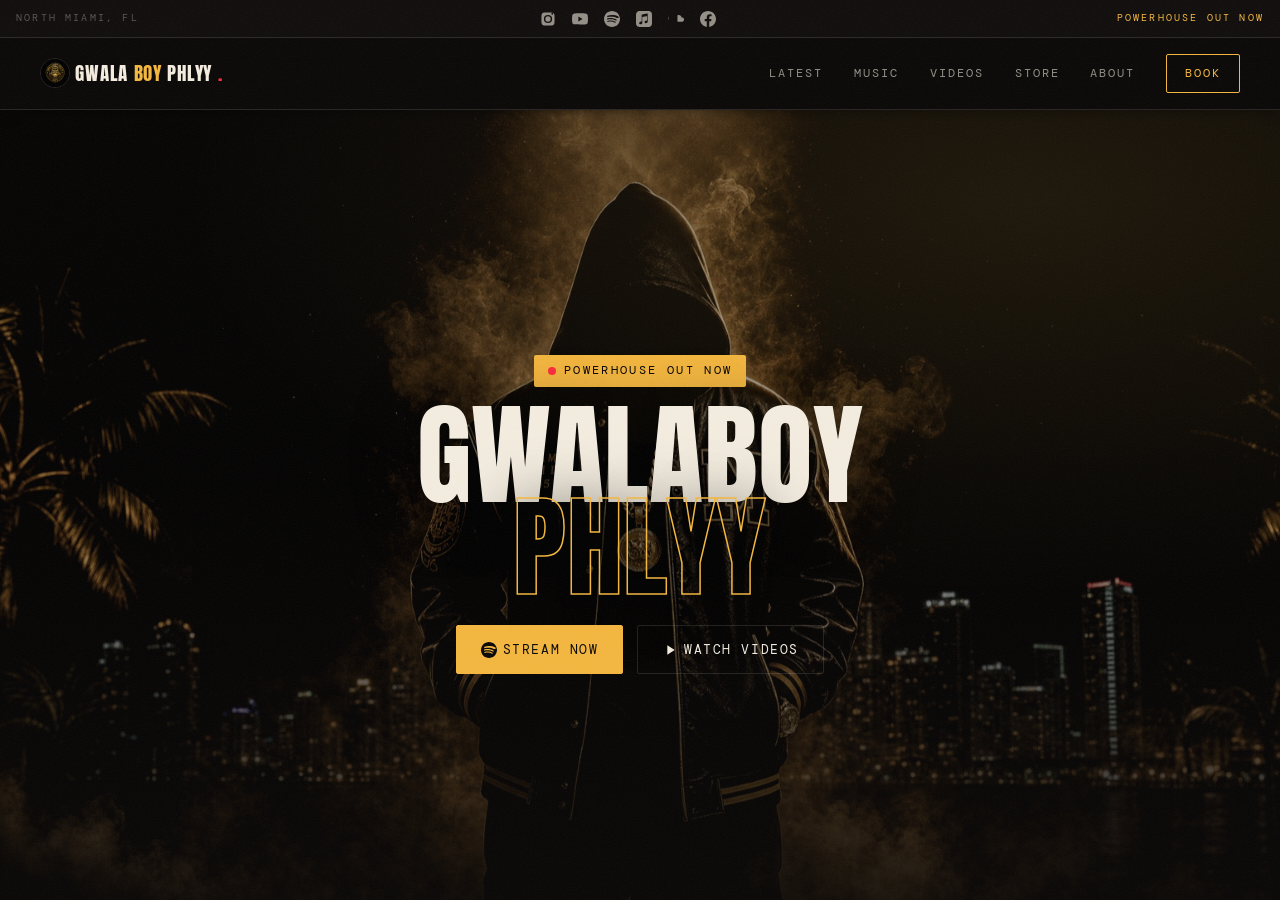
==== commit b8b5ddb3: "App-shell architecture: lock body, scroll inner container (SoundCloud-style) Definitive fix for the " ====
--- a/index-b.html
+++ b/index-b.html
@@ -2,7 +2,7 @@
 <html lang="en">
 <head>
 <meta charset="UTF-8" />
-<meta name="viewport" content="width=device-width, initial-scale=1.0" />
+<meta name="viewport" content="width=device-width, initial-scale=1.0, viewport-fit=cover" />
 <meta name="theme-color" content="#0a0807" />
 <title>GWALABOY PHLYY Official Site</title>
 <meta name="description" content="Official site of GwalaBoy Phlyy North Miami's hardest. Stream POWERHOUSE, Supa Dirty, Going Colossal & more. Music, videos, merch & booking." />
@@ -17,6 +17,7 @@
 <link rel="stylesheet" href="styles-b.css" />
 </head>
 <body>
+<div class="app-shell">
 
 <!-- ============================= TOP SOCIAL BAR ============================= -->
 <div class="topbar">
@@ -43,6 +44,7 @@
   </nav>
   <button class="burger" id="burger" aria-label="Menu"><span></span><span></span><span></span></button>
 </header>
+<div class="scroll-area">
 
 <!-- ============================= HERO (still) ============================= -->
 <section class="hero" id="home">
@@ -383,6 +385,8 @@
   </div>
 </footer>
 
+</div><!-- /.scroll-area -->
+</div><!-- /.app-shell -->
 <script src="script.js"></script>
 </body>
 </html>
--- a/styles.css
+++ b/styles.css
@@ -27,7 +27,7 @@
 
 * { margin: 0; padding: 0; box-sizing: border-box; }
 
-html { scroll-behavior: smooth; scroll-padding-top: 104px; }
+html { height: 100%; scroll-behavior: smooth; }
 @keyframes navDrawerIn { from { opacity: 0; transform: translateY(-8px); } to { opacity: 1; transform: none; } }
 
 body {
@@ -38,6 +38,28 @@
   line-height: 1.5;
   -webkit-font-smoothing: antialiased;
   position: relative;
+  /* App-shell: the document itself never scrolls. This is how m.soundcloud.com
+     and other app-style sites avoid the iOS Safari problem where the page
+     scrolls behind the status bar — the header lives in a non-scrolling layer
+     and only .scroll-area moves. */
+  height: 100%;
+  overflow: hidden;
+}
+.app-shell {
+  height: 100%;
+  display: flex;
+  flex-direction: column;
+}
+.scroll-area {
+  position: relative;
+  z-index: 1;              /* below the header so the dropdown overlays it */
+  flex: 1 1 auto;
+  overflow-y: auto;
+  -webkit-overflow-scrolling: touch;
+  overscroll-behavior-y: contain;
+  scroll-behavior: smooth;
+  scroll-padding-top: 16px;
+  padding-bottom: env(safe-area-inset-bottom, 0px);
 }
 
 /* film grain overlay — sits above everything, ignores pointer */
@@ -108,9 +130,9 @@
    mobile): stays in normal flow at the top and pins on scroll. Solid bg +
    shadow so nothing shows above or behind it. */
 .nav {
-  position: sticky;
-  top: 38px;                /* pin directly below the sticky social bar (38px) */
-  z-index: 1000;
+  position: relative;       /* in-flow header member + anchor for the dropdown */
+  flex: none;
+  z-index: 2;
   display: flex;
   align-items: center;
   justify-content: space-between;
@@ -118,13 +140,6 @@
   background: var(--ink);
   border-bottom: 1px solid var(--line);
   box-shadow: 0 1px 12px rgba(0,0,0,0.45);
-  /* Force a GPU compositing layer so the pinned bar doesn't lag/flicker during
-     iOS Safari momentum scroll (which lets page content show through behind it
-     and the status bar). */
-  -webkit-transform: translateZ(0);
-  transform: translateZ(0);
-  -webkit-backface-visibility: hidden;
-  backface-visibility: hidden;
 }
 .nav.scrolled {
   background: var(--ink);
@@ -783,11 +798,9 @@
 }
 @media (max-width: 760px) {
   body { font-size: 16px; }
-  /* opaque sticky header on mobile, pinned below the sticky social bar (38px)
-     so both stay visible while scrolling */
+  /* opaque header on mobile (non-scrolling shell member) */
   .nav,
   .nav.scrolled {
-    top: 38px;
     padding: 14px 20px;
     background: var(--ink);
     border-bottom: 1px solid var(--line);
@@ -814,7 +827,7 @@
     /* never let the panel run past the screen: cap to the space below the
        pinned header and scroll inside if the links don't all fit */
     max-height: calc(100vh - 96px);
-    max-height: calc(100dvh - 96px);
+    max-height: calc(100dvh - 96px - env(safe-area-inset-top, 0px));
     overflow-y: auto;
     -webkit-overflow-scrolling: touch;
     overscroll-behavior: contain;
@@ -854,22 +867,20 @@
 
 /* ---- top social bar (pinned: stays at the very top while scrolling) ---- */
 .topbar {
-  position: sticky;
-  top: 0;                   /* pinned: stays at the very top while scrolling */
-  z-index: 1001;            /* above the nav so they stack cleanly */
-  height: 38px;
+  position: relative;       /* in-flow header member (non-scrolling) */
+  flex: none;
+  z-index: 3;               /* above the nav + scroll-area */
+  /* Extend the bar's own background up behind the iPhone status bar / notch
+     (needs viewport-fit=cover). Its solid bg fills the safe-area strip so no
+     page content can show behind the status bar; the icons sit below it. */
+  height: calc(38px + env(safe-area-inset-top, 0px));
+  padding: env(safe-area-inset-top, 0px) 16px 0;
   display: flex;
   align-items: center;
   justify-content: center;
   gap: 16px;
-  padding: 0 16px;
   background: var(--ink-2);
   border-bottom: 1px solid var(--line);
-  /* same GPU-layer fix as .nav for the iOS Safari scroll flicker */
-  -webkit-transform: translateZ(0);
-  transform: translateZ(0);
-  -webkit-backface-visibility: hidden;
-  backface-visibility: hidden;
 }
 .topbar a {
   color: var(--bone-dim);
@@ -1027,12 +1038,12 @@
      the iOS safe-area (notch) with its own background, so it both shows the
      icons and keeps the top strip painted — no separate fill needed. */
   /* social bar: icons only on mobile (text tags hidden). It stays pinned at
-     top:0; iOS auto-fills the notch above it with the body background (--ink,
-     the menu-bar color) since the page does not use viewport-fit=cover. */
+     top:0 and its background extends up behind the status bar via the base
+     rule's padding-top: env(safe-area-inset-top). */
   .topbar { gap: 18px; }
   .topbar .tb-tag,
   .topbar .tb-tag2 { display: none; }
-  html { scroll-padding-top: 104px; }
+  html { scroll-padding-top: calc(104px + env(safe-area-inset-top, 0px)); }
   .about-media { max-width: 100%; }
   .store-page { padding-top: 0; }
 }
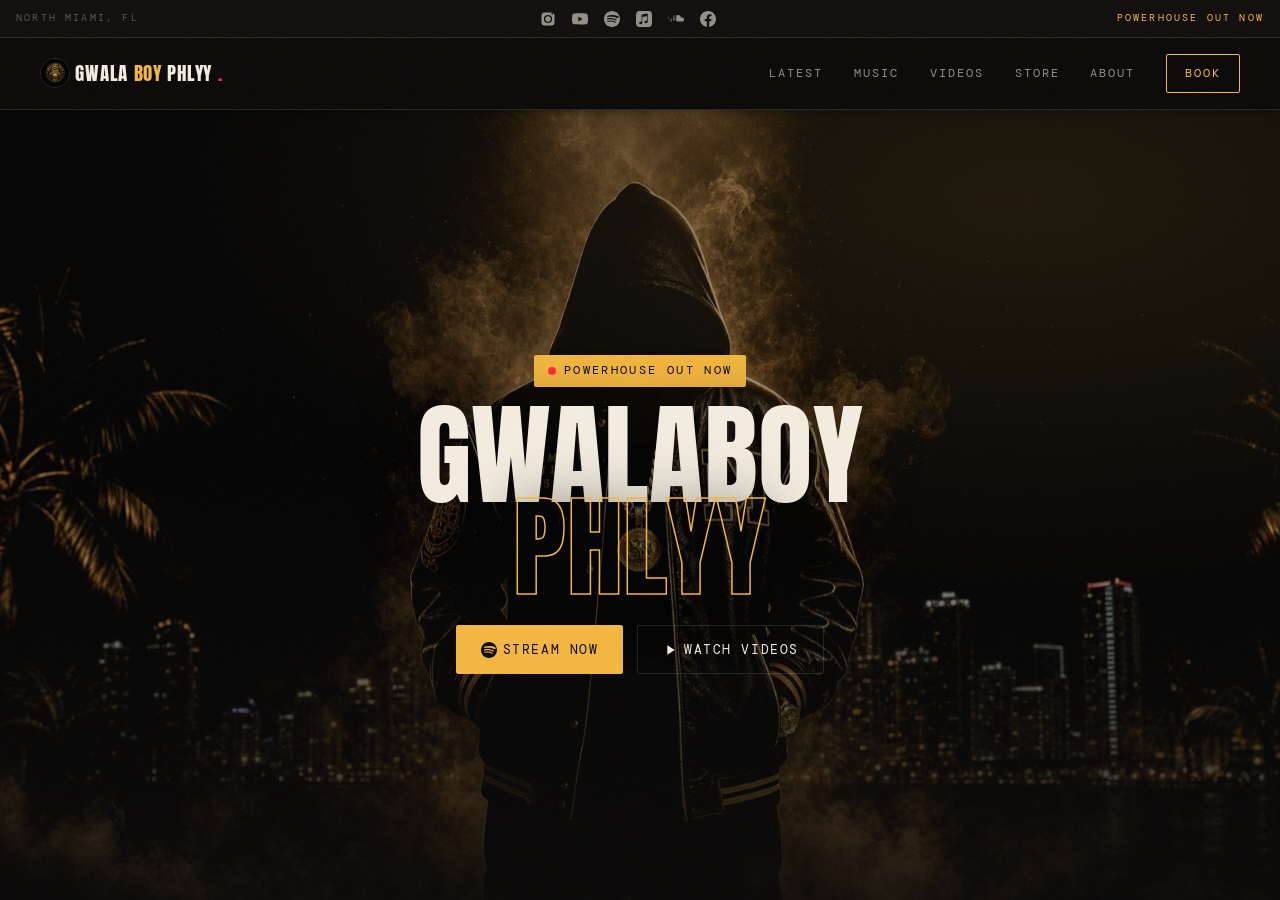
==== commit 39cdd35e: "Document app-shell design principle; bigger song icons; fix SoundCloud logo - Add CLAUDE.md capturin" ====
--- a/index-b.html
+++ b/index-b.html
@@ -26,7 +26,7 @@
   <a href="https://www.youtube.com/channel/UCxkhKfFMAfM0lAXQSyPA5HQ" target="_blank" rel="noopener" aria-label="YouTube"><svg viewBox="0 0 24 24" fill="currentColor"><path d="M23.5 6.2a3 3 0 0 0-2.12-2.13C19.5 3.55 12 3.55 12 3.55s-7.5 0-9.38.52A3 3 0 0 0 .5 6.2 31.4 31.4 0 0 0 0 12a31.4 31.4 0 0 0 .5 5.8 3 3 0 0 0 2.12 2.13c1.88.52 9.38.52 9.38.52s7.5 0 9.38-.52a3 3 0 0 0 2.12-2.13c.34-1.9.5-3.84.5-5.8 0-1.96-.16-3.9-.5-5.8zM9.55 15.57V8.43L15.82 12z"/></svg></a>
   <a href="https://open.spotify.com/artist/10xVDKM35cOzmiypmMpxYR" target="_blank" rel="noopener" aria-label="Spotify"><svg viewBox="0 0 24 24" fill="currentColor"><path d="M12 0C5.4 0 0 5.4 0 12s5.4 12 12 12 12-5.4 12-12S18.66 0 12 0zm5.5 17.3c-.22.36-.68.47-1.04.25-2.85-1.74-6.43-2.13-10.65-1.17-.41.1-.82-.16-.92-.57-.1-.41.16-.82.57-.92 4.62-1.06 8.58-.6 11.78 1.36.36.22.47.68.26 1.05zm1.47-3.27c-.28.45-.87.6-1.31.31-3.26-2-8.23-2.59-12.09-1.42-.5.15-1.04-.13-1.19-.63-.15-.5.13-1.03.63-1.19 4.41-1.34 9.89-.68 13.64 1.62.44.28.59.87.31 1.31zm.13-3.4C16.7 8.2 9.94 7.97 6.1 9.14c-.6.18-1.24-.16-1.42-.76-.18-.6.16-1.24.76-1.42C9.83 5.61 17.3 5.88 21.5 8.38c.54.32.71 1.02.39 1.56-.32.53-1.02.71-1.56.39z"/></svg></a>
   <a href="https://music.apple.com/us/artist/gwalaboy-phlyy/1353274118" target="_blank" rel="noopener" aria-label="Apple Music"><svg viewBox="0 0 24 24" fill="currentColor"><path d="M23.994 6.124a9.23 9.23 0 00-.24-2.19c-.317-1.31-1.062-2.31-2.18-3.043a5.022 5.022 0 00-1.877-.726 10.496 10.496 0 00-1.564-.15c-.04-.003-.083-.01-.124-.013H5.986c-.152.01-.303.017-.455.026-.747.043-1.49.123-2.193.4-1.336.53-2.3 1.452-2.865 2.78-.192.448-.292.925-.363 1.408-.056.392-.088.785-.1 1.18 0 .032-.007.062-.01.093v12.223c.01.14.017.283.027.424.05.815.154 1.624.497 2.373.65 1.42 1.738 2.353 3.234 2.801.42.127.856.187 1.293.228.555.053 1.11.06 1.667.06h11.03a12.5 12.5 0 001.57-.1c.822-.106 1.596-.35 2.295-.81a5.046 5.046 0 001.88-2.207c.186-.42.293-.87.37-1.324.113-.675.138-1.358.137-2.04-.002-3.8 0-7.595-.003-11.393zm-6.423 3.99v5.712c0 .417-.058.827-.244 1.206-.29.59-.76.962-1.388 1.14-.35.1-.706.157-1.07.173-.95.045-1.773-.6-1.943-1.536a1.88 1.88 0 011.038-2.022c.323-.16.67-.25 1.018-.324.378-.082.758-.153 1.134-.24.274-.063.457-.23.51-.516a.904.904 0 00.02-.193c0-1.815 0-3.63-.002-5.443a.725.725 0 00-.026-.185c-.04-.15-.15-.243-.304-.234-.16.01-.318.035-.475.066-.76.15-1.52.303-2.28.456l-2.325.47-1.374.278c-.016.003-.032.01-.048.013-.277.077-.377.203-.39.49-.002.042 0 .086 0 .13-.002 2.602 0 5.204-.003 7.805 0 .42-.047.836-.215 1.227-.278.64-.77 1.04-1.434 1.233-.35.1-.71.16-1.075.172-.96.036-1.755-.6-1.92-1.544-.14-.812.23-1.685 1.154-2.075.357-.15.73-.232 1.108-.31.287-.06.575-.116.86-.177.383-.083.583-.323.6-.714v-.15c0-2.96 0-5.922.002-8.882 0-.123.013-.25.042-.37.07-.285.273-.448.546-.518.255-.066.515-.112.774-.165.733-.15 1.466-.296 2.2-.444l2.27-.46c.67-.134 1.34-.27 2.01-.403.22-.043.442-.088.663-.106.31-.025.523.17.554.482.008.073.012.148.012.223.002 1.91.002 3.822 0 5.732z"/></svg></a>
-  <a href="https://soundcloud.com/gwalaboymusic" target="_blank" rel="noopener" aria-label="SoundCloud"><svg viewBox="0 0 24 24" fill="currentColor"><path d="M1.18 13.2c.07 0 .12-.05.13-.13l.24-2.16-.24-2.2c0-.08-.06-.13-.13-.13s-.12.05-.13.13l-.21 2.2.21 2.16c.01.08.06.13.13.13zm20.47-3.36c-.43 0-.84.09-1.21.24a4.5 4.5 0 0 0-4.46-3.94c-.55 0-1.08.1-1.55.3-.18.07-.23.14-.23.29v8.96c0 .15.12.27.27.28h7.18A2.94 2.94 0 0 0 24 12.84a2.94 2.94 0 0 0-2.35-3z"/></svg></a>
+  <a href="https://soundcloud.com/gwalaboymusic" target="_blank" rel="noopener" aria-label="SoundCloud"><svg viewBox="0 0 24 24" fill="currentColor"><path d="M1.18 13.2c.07 0 .12-.05.13-.13l.24-2.16-.24-2.2c0-.08-.06-.13-.13-.13s-.12.05-.13.13l-.21 2.2.21 2.16c.01.08.06.13.13.13zm9.2-7.4c-.13 0-.23.1-.24.24l-.31 7.16.31 1.38c.01.13.11.23.24.23.12 0 .22-.1.23-.23l.36-1.38-.36-7.16a.24.24 0 0 0-.23-.24zm-2.04.9a.27.27 0 0 0-.26.26l-.28 6.24.28 1.39c.01.15.12.25.26.25.13 0 .24-.1.25-.25l.32-1.39-.32-6.24a.26.26 0 0 0-.25-.26zm4.13-.36c-.15 0-.27.12-.28.28l-.27 6.58.27 1.36c.01.16.13.28.28.28.16 0 .28-.12.28-.28l.3-1.36-.3-6.58a.28.28 0 0 0-.28-.28zM3.2 12.1c-.08 0-.14.06-.15.15l-.2 2.04.2 1.98c.01.09.07.15.15.15.07 0 .13-.06.14-.15l.23-1.98-.23-2.04c-.01-.09-.07-.15-.14-.15zm2.05-1.3c-.1 0-.17.08-.18.18l-.24 3.31.24 1.96c.01.1.08.18.18.18.09 0 .17-.08.18-.18l.27-1.96-.27-3.31c-.01-.1-.09-.18-.18-.18zm15.4-1.06c-.43 0-.84.09-1.21.24a4.5 4.5 0 0 0-4.46-3.94c-.55 0-1.08.1-1.55.3-.18.07-.23.14-.23.29v8.96c0 .15.12.27.27.28h7.18A2.94 2.94 0 0 0 24 12.84a2.94 2.94 0 0 0-3.35-3.1z"/></svg></a>
   <a href="https://www.facebook.com/onlyGwalaBoyPhlyy/" target="_blank" rel="noopener" aria-label="Facebook"><svg viewBox="0 0 24 24" fill="currentColor"><path d="M24 12.07C24 5.4 18.63 0 12 0S0 5.4 0 12.07C0 18.1 4.39 23.1 10.13 24v-8.44H7.08v-3.49h3.05V9.41c0-3.02 1.79-4.69 4.53-4.69 1.31 0 2.68.24 2.68.24v2.97h-1.51c-1.49 0-1.96.93-1.96 1.89v2.25h3.33l-.53 3.49h-2.8V24C19.61 23.1 24 18.1 24 12.07z"/></svg></a>
   <span class="tb-tag2">POWERHOUSE Out Now</span>
 </div>
@@ -374,7 +374,7 @@
         <a class="icon-link" href="https://www.youtube.com/channel/UCxkhKfFMAfM0lAXQSyPA5HQ" target="_blank" rel="noopener" aria-label="YouTube"><svg viewBox="0 0 24 24" fill="currentColor"><path d="M23.5 6.2a3 3 0 0 0-2.12-2.13C19.5 3.55 12 3.55 12 3.55s-7.5 0-9.38.52A3 3 0 0 0 .5 6.2 31.4 31.4 0 0 0 0 12a31.4 31.4 0 0 0 .5 5.8 3 3 0 0 0 2.12 2.13c1.88.52 9.38.52 9.38.52s7.5 0 9.38-.52a3 3 0 0 0 2.12-2.13c.34-1.9.5-3.84.5-5.8 0-1.96-.16-3.9-.5-5.8zM9.55 15.57V8.43L15.82 12z"/></svg></a>
         <a class="icon-link" href="https://open.spotify.com/artist/10xVDKM35cOzmiypmMpxYR" target="_blank" rel="noopener" aria-label="Spotify"><svg viewBox="0 0 24 24" fill="currentColor"><path d="M12 0C5.4 0 0 5.4 0 12s5.4 12 12 12 12-5.4 12-12S18.66 0 12 0zm5.5 17.3c-.22.36-.68.47-1.04.25-2.85-1.74-6.43-2.13-10.65-1.17-.41.1-.82-.16-.92-.57-.1-.41.16-.82.57-.92 4.62-1.06 8.58-.6 11.78 1.36.36.22.47.68.26 1.05zm1.47-3.27c-.28.45-.87.6-1.31.31-3.26-2-8.23-2.59-12.09-1.42-.5.15-1.04-.13-1.19-.63-.15-.5.13-1.03.63-1.19 4.41-1.34 9.89-.68 13.64 1.62.44.28.59.87.31 1.31zm.13-3.4C16.7 8.2 9.94 7.97 6.1 9.14c-.6.18-1.24-.16-1.42-.76-.18-.6.16-1.24.76-1.42C9.83 5.61 17.3 5.88 21.5 8.38c.54.32.71 1.02.39 1.56-.32.53-1.02.71-1.56.39z"/></svg></a>
         <a class="icon-link" href="https://music.apple.com/us/artist/gwalaboy-phlyy/1353274118" target="_blank" rel="noopener" aria-label="Apple Music"><svg viewBox="0 0 24 24" fill="currentColor"><path d="M23.994 6.124a9.23 9.23 0 00-.24-2.19c-.317-1.31-1.062-2.31-2.18-3.043a5.022 5.022 0 00-1.877-.726 10.496 10.496 0 00-1.564-.15c-.04-.003-.083-.01-.124-.013H5.986c-.152.01-.303.017-.455.026-.747.043-1.49.123-2.193.4-1.336.53-2.3 1.452-2.865 2.78-.192.448-.292.925-.363 1.408-.056.392-.088.785-.1 1.18 0 .032-.007.062-.01.093v12.223c.01.14.017.283.027.424.05.815.154 1.624.497 2.373.65 1.42 1.738 2.353 3.234 2.801.42.127.856.187 1.293.228.555.053 1.11.06 1.667.06h11.03a12.5 12.5 0 001.57-.1c.822-.106 1.596-.35 2.295-.81a5.046 5.046 0 001.88-2.207c.186-.42.293-.87.37-1.324.113-.675.138-1.358.137-2.04-.002-3.8 0-7.595-.003-11.393zm-6.423 3.99v5.712c0 .417-.058.827-.244 1.206-.29.59-.76.962-1.388 1.14-.35.1-.706.157-1.07.173-.95.045-1.773-.6-1.943-1.536a1.88 1.88 0 011.038-2.022c.323-.16.67-.25 1.018-.324.378-.082.758-.153 1.134-.24.274-.063.457-.23.51-.516a.904.904 0 00.02-.193c0-1.815 0-3.63-.002-5.443a.725.725 0 00-.026-.185c-.04-.15-.15-.243-.304-.234-.16.01-.318.035-.475.066-.76.15-1.52.303-2.28.456l-2.325.47-1.374.278c-.016.003-.032.01-.048.013-.277.077-.377.203-.39.49-.002.042 0 .086 0 .13-.002 2.602 0 5.204-.003 7.805 0 .42-.047.836-.215 1.227-.278.64-.77 1.04-1.434 1.233-.35.1-.71.16-1.075.172-.96.036-1.755-.6-1.92-1.544-.14-.812.23-1.685 1.154-2.075.357-.15.73-.232 1.108-.31.287-.06.575-.116.86-.177.383-.083.583-.323.6-.714v-.15c0-2.96 0-5.922.002-8.882 0-.123.013-.25.042-.37.07-.285.273-.448.546-.518.255-.066.515-.112.774-.165.733-.15 1.466-.296 2.2-.444l2.27-.46c.67-.134 1.34-.27 2.01-.403.22-.043.442-.088.663-.106.31-.025.523.17.554.482.008.073.012.148.012.223.002 1.91.002 3.822 0 5.732z"/></svg></a>
-        <a class="icon-link" href="https://soundcloud.com/gwalaboymusic" target="_blank" rel="noopener" aria-label="SoundCloud"><svg viewBox="0 0 24 24" fill="currentColor"><path d="M1.18 13.2c.07 0 .12-.05.13-.13l.24-2.16-.24-2.2c0-.08-.06-.13-.13-.13s-.12.05-.13.13l-.21 2.2.21 2.16c.01.08.06.13.13.13zm20.47-3.36c-.43 0-.84.09-1.21.24a4.5 4.5 0 0 0-4.46-3.94c-.55 0-1.08.1-1.55.3-.18.07-.23.14-.23.29v8.96c0 .15.12.27.27.28h7.18A2.94 2.94 0 0 0 24 12.84a2.94 2.94 0 0 0-2.35-3z"/></svg></a>
+        <a class="icon-link" href="https://soundcloud.com/gwalaboymusic" target="_blank" rel="noopener" aria-label="SoundCloud"><svg viewBox="0 0 24 24" fill="currentColor"><path d="M1.18 13.2c.07 0 .12-.05.13-.13l.24-2.16-.24-2.2c0-.08-.06-.13-.13-.13s-.12.05-.13.13l-.21 2.2.21 2.16c.01.08.06.13.13.13zm9.2-7.4c-.13 0-.23.1-.24.24l-.31 7.16.31 1.38c.01.13.11.23.24.23.12 0 .22-.1.23-.23l.36-1.38-.36-7.16a.24.24 0 0 0-.23-.24zm-2.04.9a.27.27 0 0 0-.26.26l-.28 6.24.28 1.39c.01.15.12.25.26.25.13 0 .24-.1.25-.25l.32-1.39-.32-6.24a.26.26 0 0 0-.25-.26zm4.13-.36c-.15 0-.27.12-.28.28l-.27 6.58.27 1.36c.01.16.13.28.28.28.16 0 .28-.12.28-.28l.3-1.36-.3-6.58a.28.28 0 0 0-.28-.28zM3.2 12.1c-.08 0-.14.06-.15.15l-.2 2.04.2 1.98c.01.09.07.15.15.15.07 0 .13-.06.14-.15l.23-1.98-.23-2.04c-.01-.09-.07-.15-.14-.15zm2.05-1.3c-.1 0-.17.08-.18.18l-.24 3.31.24 1.96c.01.1.08.18.18.18.09 0 .17-.08.18-.18l.27-1.96-.27-3.31c-.01-.1-.09-.18-.18-.18zm15.4-1.06c-.43 0-.84.09-1.21.24a4.5 4.5 0 0 0-4.46-3.94c-.55 0-1.08.1-1.55.3-.18.07-.23.14-.23.29v8.96c0 .15.12.27.27.28h7.18A2.94 2.94 0 0 0 24 12.84a2.94 2.94 0 0 0-3.35-3.1z"/></svg></a>
         <a class="icon-link" href="https://www.facebook.com/onlyGwalaBoyPhlyy/" target="_blank" rel="noopener" aria-label="Facebook"><svg viewBox="0 0 24 24" fill="currentColor"><path d="M24 12.07C24 5.4 18.63 0 12 0S0 5.4 0 12.07C0 18.1 4.39 23.1 10.13 24v-8.44H7.08v-3.49h3.05V9.41c0-3.02 1.79-4.69 4.53-4.69 1.31 0 2.68.24 2.68.24v2.97h-1.51c-1.49 0-1.96.93-1.96 1.89v2.25h3.33l-.53 3.49h-2.8V24C19.61 23.1 24 18.1 24 12.07z"/></svg></a>
       </div>
     </div>
--- a/styles.css
+++ b/styles.css
@@ -457,6 +457,9 @@
 }
 .icon-link:hover { background: var(--gold); color: var(--ink); border-color: var(--gold); transform: translateY(-3px); }
 .icon-link svg { width: 17px; height: 17px; }
+/* per-song play/stream icons in the Latest drops — larger & easier to tap */
+.drop-links .icon-link { width: 48px; height: 48px; }
+.drop-links .icon-link svg { width: 22px; height: 22px; }
 
 /* =========================================================================
    MUSIC / DISCOGRAPHY
@@ -514,12 +517,12 @@
 .rel-links { display: flex; gap: 8px; margin-top: 12px; flex-wrap: wrap; }
 .rel-links a {
   font-family: var(--mono);
-  font-size: 0.64rem;
+  font-size: 0.74rem;
   letter-spacing: 0.08em;
   text-transform: uppercase;
   color: var(--bone-dim);
   border: 1px solid var(--line);
-  padding: 5px 9px;
+  padding: 8px 12px;
   border-radius: 2px;
   transition: color .2s, border-color .2s, background .2s;
 }
@@ -810,24 +813,27 @@
   .burger { display: flex; position: relative; z-index: 3; }
   .brand { position: relative; z-index: 3; }
   /* open: dropdown panel anchored right below the bar (Tax Pros pattern) */
+  /* open: compact dropdown anchored under the hamburger (not full width) */
   .nav.menu-open .nav-links {
     display: flex;
     flex-direction: column;
     gap: 0;
     position: absolute;
     top: 100%;
-    left: 0;
-    right: 0;
+    left: auto;
+    right: 8px;
+    width: min(74vw, 290px);
     background: var(--ink-2);
-    border-bottom: 1px solid var(--line);
-    padding: 8px 0;
+    border: 1px solid var(--line);
+    border-radius: 0 0 10px 10px;
+    padding: 6px 0;
     box-shadow: 0 14px 30px rgba(0,0,0,0.55);
     animation: navDrawerIn .26s var(--ease);
     z-index: 1000;
-    /* never let the panel run past the screen: cap to the space below the
-       pinned header and scroll inside if the links don't all fit */
-    max-height: calc(100vh - 96px);
-    max-height: calc(100dvh - 96px - env(safe-area-inset-top, 0px));
+    /* cap to the space below the header so it never runs off-screen; scroll
+       inside only if it truly can't fit */
+    max-height: calc(100vh - 120px);
+    max-height: calc(100dvh - 120px - env(safe-area-inset-top, 0px));
     overflow-y: auto;
     -webkit-overflow-scrolling: touch;
     overscroll-behavior: contain;
@@ -837,12 +843,12 @@
     width: 100%;
     text-align: center;
     font-size: 1rem;
-    padding: 18px 24px;       /* taller rows: comfortable 44pt+ tap targets */
+    padding: 14px 22px;       /* 6 rows all fit; still a 44pt+ tap target */
     border-bottom: 1px solid var(--line);
   }
   .nav.menu-open .nav-links a:last-child { border-bottom: none; }
   .nav-links a::after { display: none; }
-  .nav.menu-open .nav-links .nav-cta { margin: 10px 24px 4px; padding: 12px 20px; }
+  .nav.menu-open .nav-links .nav-cta { margin: 8px 22px 4px; padding: 11px 18px; }
   .disco { grid-template-columns: repeat(2, 1fr); }
   .vid-grid { grid-template-columns: 1fr; }
   .vid-grid .vid:first-child { grid-column: auto; }
@@ -1037,13 +1043,17 @@
      fits a narrow screen without crowding/overflow). The bar extends up into
      the iOS safe-area (notch) with its own background, so it both shows the
      icons and keeps the top strip painted — no separate fill needed. */
-  /* social bar: icons only on mobile (text tags hidden). It stays pinned at
-     top:0 and its background extends up behind the status bar via the base
-     rule's padding-top: env(safe-area-inset-top). */
-  .topbar { gap: 18px; }
+  /* social bar: icons only on mobile (text tags hidden), larger & easier to
+     tap. The bar's background still extends up behind the status bar via the
+     base rule's padding-top: env(safe-area-inset-top). */
+  .topbar {
+    gap: 22px;
+    height: calc(48px + env(safe-area-inset-top, 0px));
+  }
+  .topbar svg { width: 24px; height: 24px; }
+  .topbar a { padding: 4px; }
   .topbar .tb-tag,
   .topbar .tb-tag2 { display: none; }
-  html { scroll-padding-top: calc(104px + env(safe-area-inset-top, 0px)); }
   .about-media { max-width: 100%; }
   .store-page { padding-top: 0; }
 }
